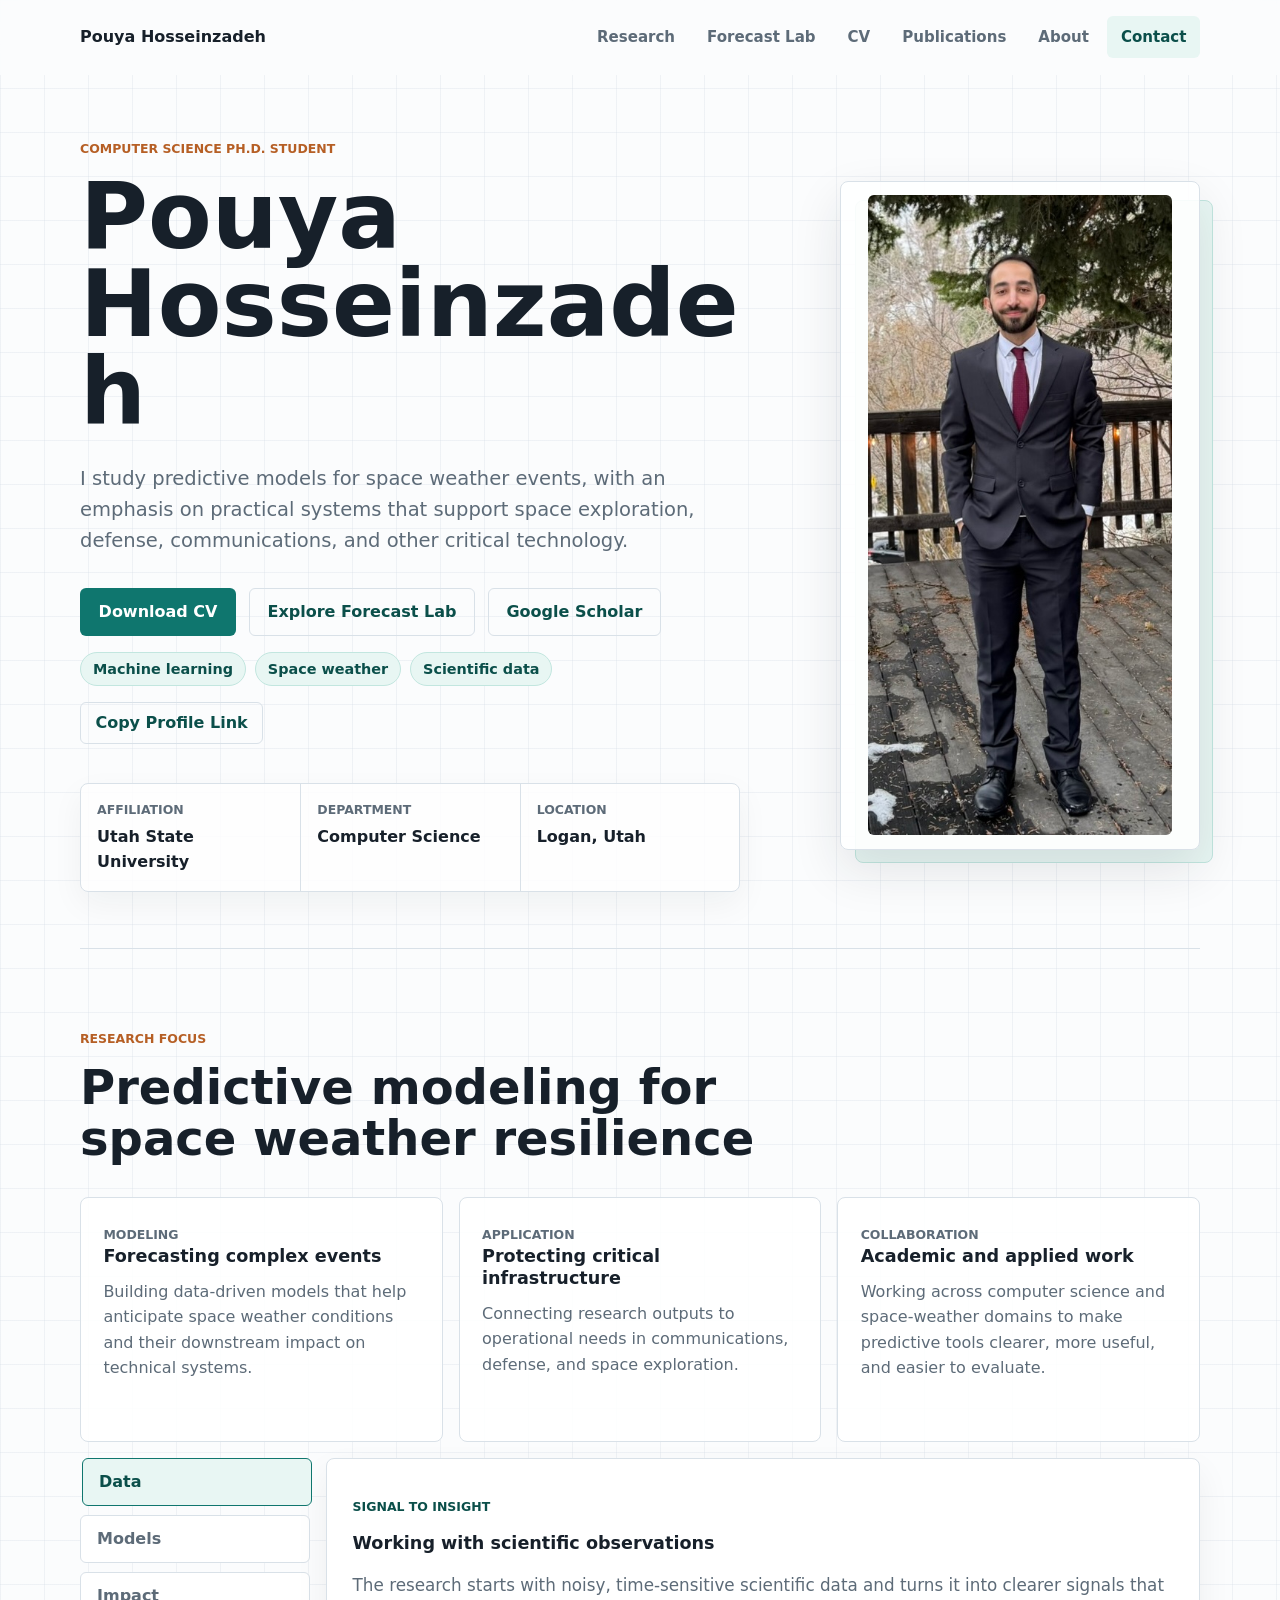
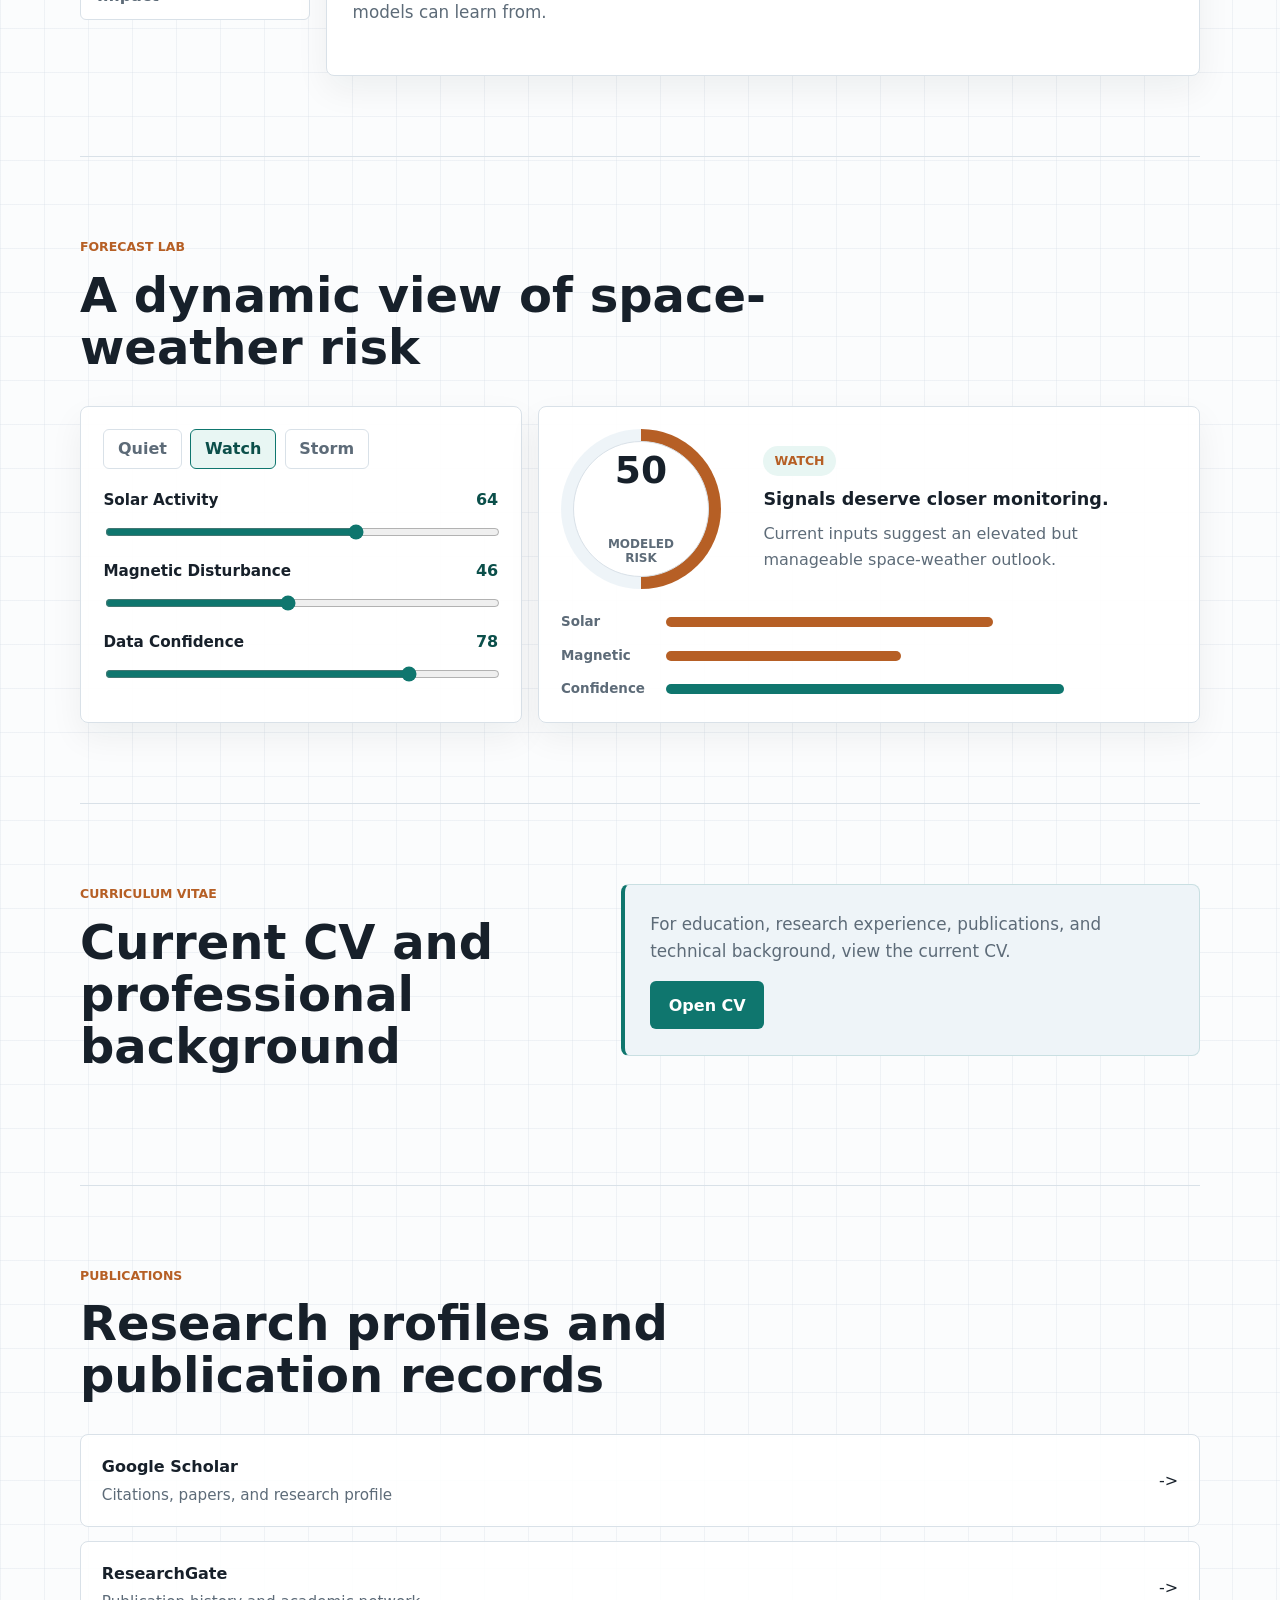
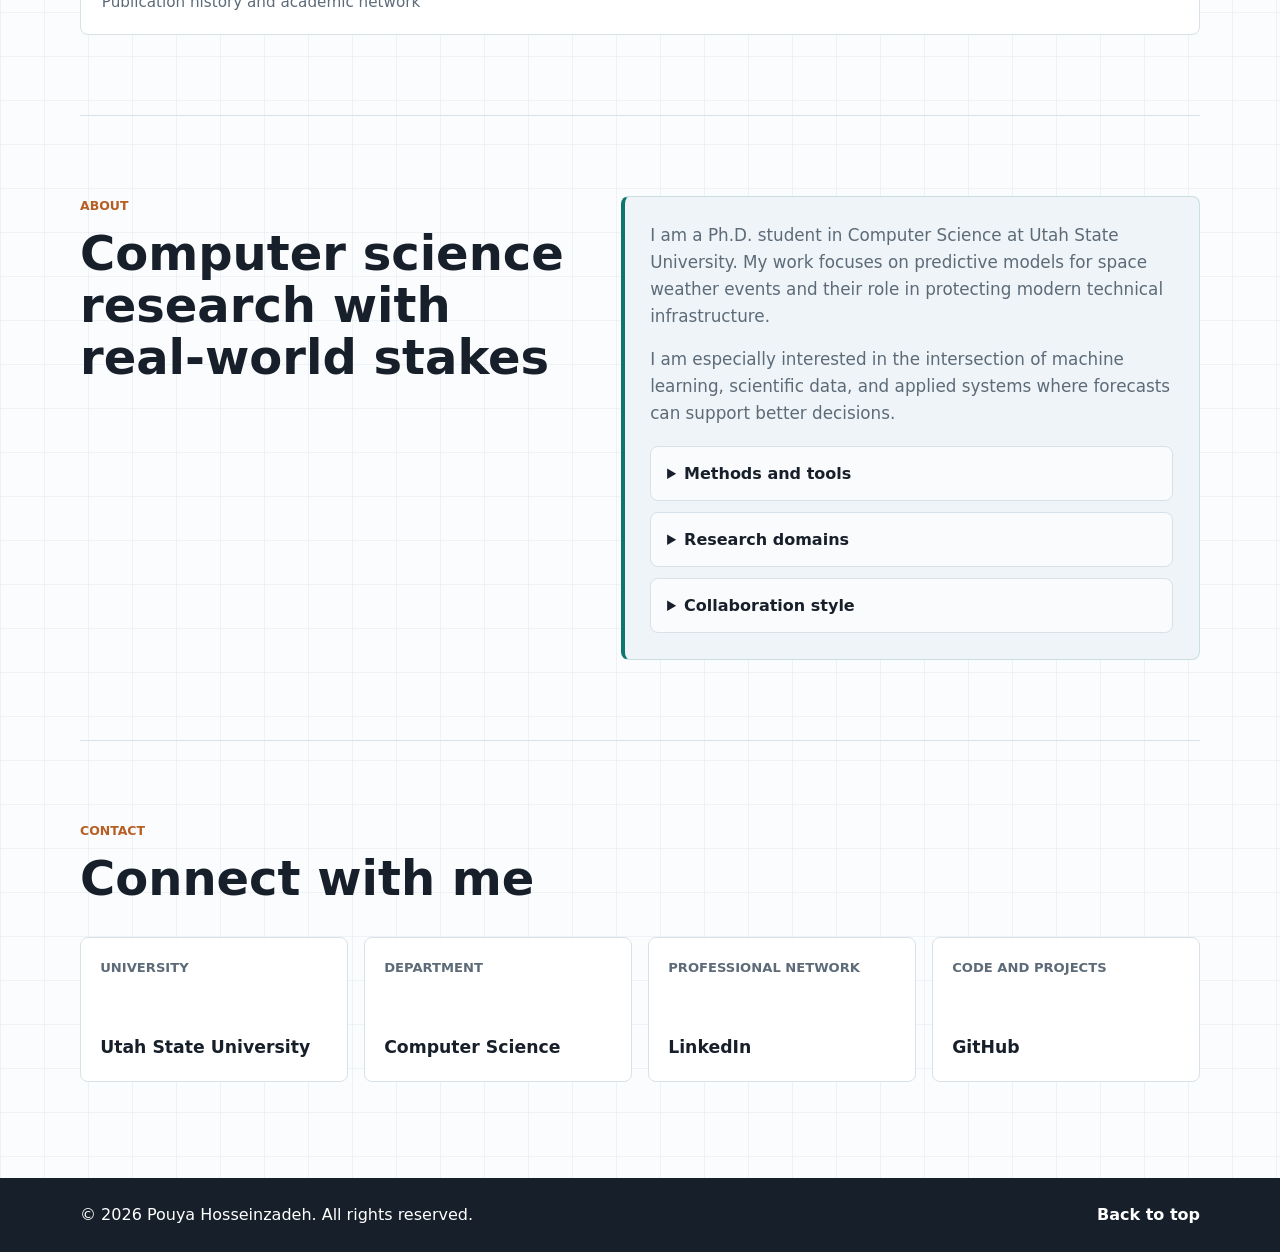
==== index.html @ c2d6eccd "Update!" ====
<!DOCTYPE html>
<html lang="en">
  <head>
    <meta charset="utf-8" />
    <meta name="viewport" content="width=device-width, initial-scale=1" />
    <meta
      name="description"
      content="Pouya Hosseinzadeh is a Computer Science Ph.D. student at Utah State University researching predictive models for space weather events."
    />
    <meta name="author" content="Pouya Hosseinzadeh" />
    <meta property="og:title" content="Pouya Hosseinzadeh" />
    <meta
      property="og:description"
      content="Computer Science Ph.D. student at Utah State University focused on predictive modeling for space weather."
    />
    <meta property="og:type" content="website" />
    <meta property="og:url" content="https://pouyahosseinzadeh.github.io/" />
    <meta property="og:image" content="https://pouyahosseinzadeh.github.io/images/Me_Pro.jpeg" />
    <title>Pouya Hosseinzadeh | Computer Science Ph.D. Student</title>
    <script>
      document.documentElement.classList.add("js-enabled");
    </script>
    <link rel="icon" type="image/x-icon" href="images/favicon.ico" />
    <link rel="stylesheet" href="css/styles.css" />
  </head>
  <body id="top">
    <a class="skip-link" href="#main">Skip to content</a>
    <div class="scroll-progress" aria-hidden="true">
      <span data-scroll-progress></span>
    </div>

    <header class="site-header" data-header>
      <nav class="nav" aria-label="Primary navigation">
        <a class="brand" href="#top" aria-label="Pouya Hosseinzadeh home">Pouya Hosseinzadeh</a>
        <button class="nav-toggle" type="button" aria-expanded="false" aria-controls="site-menu">
          <span class="nav-toggle-line"></span>
          <span class="nav-toggle-line"></span>
          <span class="nav-toggle-line"></span>
          <span class="sr-only">Menu</span>
        </button>
        <div class="nav-links" id="site-menu">
          <a href="#research">Research</a>
          <a href="#forecast-lab">Forecast Lab</a>
          <a href="#cv">CV</a>
          <a href="#publications">Publications</a>
          <a href="#about">About</a>
          <a href="#contact">Contact</a>
        </div>
      </nav>
    </header>

    <main id="main">
      <section class="hero section-panel" aria-labelledby="hero-title" data-reveal>
        <div class="hero-copy">
          <p class="eyebrow">Computer Science Ph.D. Student</p>
          <h1 id="hero-title">Pouya Hosseinzadeh</h1>
          <p class="hero-summary">
            I study predictive models for space weather events, with an emphasis on practical
            systems that support space exploration, defense, communications, and other critical
            technology.
          </p>
          <div class="hero-actions" aria-label="Primary links">
            <a class="button button-primary" href="NEW_CV_Pouya.pdf" target="_blank" rel="noopener">
              Download CV
            </a>
            <a class="button button-secondary" href="#forecast-lab">Explore Forecast Lab</a>
            <a
              class="button button-secondary"
              href="https://scholar.google.com/citations?user=0SS0AlcAAAAJ&hl=en"
              target="_blank"
              rel="noopener"
            >
              Google Scholar
            </a>
          </div>
          <div class="tag-row" aria-label="Research themes">
            <span>Machine learning</span>
            <span>Space weather</span>
            <span>Scientific data</span>
          </div>
          <div class="profile-tools">
            <button class="button button-ghost" type="button" data-copy-profile>
              Copy Profile Link
            </button>
            <span class="copy-status" aria-live="polite" data-copy-status></span>
          </div>
          <dl class="profile-facts" aria-label="Profile details">
            <div>
              <dt>Affiliation</dt>
              <dd>Utah State University</dd>
            </div>
            <div>
              <dt>Department</dt>
              <dd>Computer Science</dd>
            </div>
            <div>
              <dt>Location</dt>
              <dd>Logan, Utah</dd>
            </div>
          </dl>
        </div>
        <div class="hero-visual">
          <figure class="portrait">
            <img src="images/Me_Pro.jpeg" alt="Portrait of Pouya Hosseinzadeh" />
          </figure>
        </div>
      </section>

      <section class="section" id="research" aria-labelledby="research-title" data-reveal>
        <div class="section-heading">
          <p class="eyebrow">Research Focus</p>
          <h2 id="research-title">Predictive modeling for space weather resilience</h2>
        </div>
        <div class="feature-grid">
          <article class="feature-card interactive-card">
            <p class="feature-kicker">Modeling</p>
            <h3>Forecasting complex events</h3>
            <p>
              Building data-driven models that help anticipate space weather conditions and their
              downstream impact on technical systems.
            </p>
          </article>
          <article class="feature-card interactive-card">
            <p class="feature-kicker">Application</p>
            <h3>Protecting critical infrastructure</h3>
            <p>
              Connecting research outputs to operational needs in communications, defense, and
              space exploration.
            </p>
          </article>
          <article class="feature-card interactive-card">
            <p class="feature-kicker">Collaboration</p>
            <h3>Academic and applied work</h3>
            <p>
              Working across computer science and space-weather domains to make predictive tools
              clearer, more useful, and easier to evaluate.
            </p>
          </article>
        </div>

        <div class="focus-switcher" aria-label="Interactive research focus">
          <div class="focus-tabs" role="tablist" aria-label="Research focus details">
            <button
              class="focus-tab is-active"
              id="tab-data"
              type="button"
              role="tab"
              aria-selected="true"
              aria-controls="panel-data"
              data-focus-tab="data"
            >
              Data
            </button>
            <button
              class="focus-tab"
              id="tab-models"
              type="button"
              role="tab"
              aria-selected="false"
              aria-controls="panel-models"
              data-focus-tab="models"
            >
              Models
            </button>
            <button
              class="focus-tab"
              id="tab-impact"
              type="button"
              role="tab"
              aria-selected="false"
              aria-controls="panel-impact"
              data-focus-tab="impact"
            >
              Impact
            </button>
          </div>
          <div class="focus-panels">
            <article
              class="focus-panel is-active"
              id="panel-data"
              role="tabpanel"
              aria-labelledby="tab-data"
              data-focus-panel="data"
            >
              <p class="feature-kicker">Signal to insight</p>
              <h3>Working with scientific observations</h3>
              <p>
                The research starts with noisy, time-sensitive scientific data and turns it into
                clearer signals that models can learn from.
              </p>
            </article>
            <article
              class="focus-panel"
              id="panel-models"
              role="tabpanel"
              aria-labelledby="tab-models"
              hidden
              data-focus-panel="models"
            >
              <p class="feature-kicker">Prediction</p>
              <h3>Designing useful forecasting systems</h3>
              <p>
                The goal is not only higher accuracy, but models that can be evaluated, trusted,
                and connected to decisions under uncertainty.
              </p>
            </article>
            <article
              class="focus-panel"
              id="panel-impact"
              role="tabpanel"
              aria-labelledby="tab-impact"
              hidden
              data-focus-panel="impact"
            >
              <p class="feature-kicker">Resilience</p>
              <h3>Supporting systems people depend on</h3>
              <p>
                Better forecasts can help teams plan for disruptions affecting satellites,
                communications, navigation, and other critical services.
              </p>
            </article>
          </div>
        </div>
      </section>

      <section class="section lab-section" id="forecast-lab" aria-labelledby="lab-title" data-reveal>
        <div class="section-heading">
          <p class="eyebrow">Forecast Lab</p>
          <h2 id="lab-title">A dynamic view of space-weather risk</h2>
        </div>
        <div class="lab-grid">
          <form class="lab-controls" aria-label="Space-weather forecast controls">
            <div class="scenario-row" aria-label="Preset scenarios">
              <button class="scenario-button" type="button" data-scenario="quiet">Quiet</button>
              <button class="scenario-button is-active" type="button" data-scenario="watch">Watch</button>
              <button class="scenario-button" type="button" data-scenario="storm">Storm</button>
            </div>

            <label class="range-field" for="solar-activity">
              <span>
                <strong>Solar Activity</strong>
                <output data-lab-value="solar">64</output>
              </span>
              <input
                id="solar-activity"
                type="range"
                min="0"
                max="100"
                value="64"
                data-lab-input="solar"
              />
            </label>

            <label class="range-field" for="magnetic-disturbance">
              <span>
                <strong>Magnetic Disturbance</strong>
                <output data-lab-value="magnetic">46</output>
              </span>
              <input
                id="magnetic-disturbance"
                type="range"
                min="0"
                max="100"
                value="46"
                data-lab-input="magnetic"
              />
            </label>

            <label class="range-field" for="data-confidence">
              <span>
                <strong>Data Confidence</strong>
                <output data-lab-value="confidence">78</output>
              </span>
              <input
                id="data-confidence"
                type="range"
                min="0"
                max="100"
                value="78"
                data-lab-input="confidence"
              />
            </label>
          </form>

          <aside class="lab-output interactive-card" aria-live="polite">
            <div class="risk-ring" data-risk-ring style="--risk-fill: 55%">
              <strong data-risk-score>55</strong>
              <span>modeled risk</span>
            </div>
            <div class="outlook-copy">
              <p class="status-pill" data-risk-label>Watch</p>
              <h3 data-risk-title>Signals deserve closer monitoring.</h3>
              <p data-risk-copy>
                Current inputs suggest an elevated but manageable space-weather outlook.
              </p>
            </div>
            <div class="signal-bars" aria-label="Signal contribution chart">
              <div class="signal-bar">
                <span>Solar</span>
                <i data-lab-bar="solar" style="width: 64%"></i>
              </div>
              <div class="signal-bar">
                <span>Magnetic</span>
                <i data-lab-bar="magnetic" style="width: 46%"></i>
              </div>
              <div class="signal-bar">
                <span>Confidence</span>
                <i data-lab-bar="confidence" style="width: 78%"></i>
              </div>
            </div>
          </aside>
        </div>
      </section>

      <section class="section split-section" id="cv" aria-labelledby="cv-title" data-reveal>
        <div class="section-heading">
          <p class="eyebrow">Curriculum Vitae</p>
          <h2 id="cv-title">Current CV and professional background</h2>
        </div>
        <div class="callout interactive-card">
          <p>
            For education, research experience, publications, and technical background, view the
            current CV.
          </p>
          <a class="button button-primary" href="NEW_CV_Pouya.pdf" target="_blank" rel="noopener">
            Open CV
          </a>
        </div>
      </section>

      <section class="section" id="publications" aria-labelledby="publications-title" data-reveal>
        <div class="section-heading">
          <p class="eyebrow">Publications</p>
          <h2 id="publications-title">Research profiles and publication records</h2>
        </div>
        <div class="link-list">
          <a
            class="resource-link interactive-card"
            href="https://scholar.google.com/citations?user=0SS0AlcAAAAJ&hl=en"
            target="_blank"
            rel="noopener"
          >
            <span>
              <strong>Google Scholar</strong>
              <small>Citations, papers, and research profile</small>
            </span>
            <span aria-hidden="true">-></span>
          </a>
          <a
            class="resource-link interactive-card"
            href="https://www.researchgate.net/profile/Pouya-Hosseinzadeh-2"
            target="_blank"
            rel="noopener"
          >
            <span>
              <strong>ResearchGate</strong>
              <small>Publication history and academic network</small>
            </span>
            <span aria-hidden="true">-></span>
          </a>
        </div>
      </section>

      <section class="section split-section" id="about" aria-labelledby="about-title" data-reveal>
        <div class="section-heading">
          <p class="eyebrow">About</p>
          <h2 id="about-title">Computer science research with real-world stakes</h2>
        </div>
        <div class="body-copy">
          <p>
            I am a Ph.D. student in Computer Science at Utah State University. My work focuses on
            predictive models for space weather events and their role in protecting modern technical
            infrastructure.
          </p>
          <p>
            I am especially interested in the intersection of machine learning, scientific data, and
            applied systems where forecasts can support better decisions.
          </p>
          <div class="accordion" aria-label="Additional background">
            <details>
              <summary>Methods and tools</summary>
              <p>
                Machine learning, scientific computing, predictive modeling, and applied data
                analysis.
              </p>
            </details>
            <details>
              <summary>Research domains</summary>
              <p>
                Space weather, technical infrastructure, communications, defense, and space
                exploration.
              </p>
            </details>
            <details>
              <summary>Collaboration style</summary>
              <p>
                I value clear modeling assumptions, careful evaluation, and research communication
                that makes technical findings usable.
              </p>
            </details>
          </div>
        </div>
      </section>

      <section class="section contact-section" id="contact" aria-labelledby="contact-title" data-reveal>
        <div class="section-heading">
          <p class="eyebrow">Contact</p>
          <h2 id="contact-title">Connect with me</h2>
        </div>
        <div class="contact-grid">
          <a class="contact-link interactive-card" href="https://www.usu.edu/" target="_blank" rel="noopener">
            <span>University</span>
            <strong>Utah State University</strong>
          </a>
          <a class="contact-link interactive-card" href="https://cs.usu.edu/" target="_blank" rel="noopener">
            <span>Department</span>
            <strong>Computer Science</strong>
          </a>
          <a
            class="contact-link interactive-card"
            href="http://linkedin.com/in/pouya-hosseinzadeh-6521b9b5"
            target="_blank"
            rel="noopener"
          >
            <span>Professional Network</span>
            <strong>LinkedIn</strong>
          </a>
          <a
            class="contact-link interactive-card"
            href="https://github.com/pouyahosseinzadeh"
            target="_blank"
            rel="noopener"
          >
            <span>Code and Projects</span>
            <strong>GitHub</strong>
          </a>
        </div>
      </section>
    </main>

    <footer class="site-footer">
      <p>&copy; 2026 Pouya Hosseinzadeh. All rights reserved.</p>
      <a href="#top">Back to top</a>
    </footer>

    <script src="js/scripts.js"></script>
  </body>
</html>
---- css/styles.css ----
:root {
  --ink: #17202a;
  --muted: #5d6b78;
  --paper: #fbfcfd;
  --panel: #ffffff;
  --line: #d9e1e8;
  --teal: #0f766e;
  --teal-dark: #0b4f4a;
  --copper: #b65f25;
  --copper-soft: #fff1e8;
  --aqua: #e8f6f3;
  --mist: #eef4f8;
  --shadow: 0 20px 50px rgba(23, 32, 42, 0.11);
  --max-width: 1120px;
}

* {
  box-sizing: border-box;
}

html {
  scroll-behavior: smooth;
}

body {
  margin: 0;
  color: var(--ink);
  background:
    linear-gradient(90deg, rgba(217, 225, 232, 0.38) 1px, transparent 1px),
    linear-gradient(180deg, rgba(217, 225, 232, 0.38) 1px, transparent 1px),
    var(--paper);
  background-size: 44px 44px;
  font-family: Inter, ui-sans-serif, system-ui, -apple-system, BlinkMacSystemFont, "Segoe UI", sans-serif;
  font-size: 16px;
  line-height: 1.6;
}

body.menu-open {
  overflow: hidden;
}

a {
  color: inherit;
}

button {
  font: inherit;
}

img {
  display: block;
  max-width: 100%;
}

.skip-link {
  position: absolute;
  left: 1rem;
  top: -4rem;
  z-index: 30;
  padding: 0.65rem 0.85rem;
  color: #fff;
  background: var(--teal-dark);
  border-radius: 6px;
  transition: top 160ms ease;
}

.skip-link:focus {
  top: 1rem;
}

.sr-only {
  position: absolute;
  width: 1px;
  height: 1px;
  padding: 0;
  margin: -1px;
  overflow: hidden;
  clip: rect(0, 0, 0, 0);
  white-space: nowrap;
  border: 0;
}

.scroll-progress {
  position: fixed;
  top: 0;
  left: 0;
  right: 0;
  z-index: 25;
  height: 4px;
  background: transparent;
}

.scroll-progress span {
  display: block;
  width: 0;
  height: 100%;
  background: var(--copper);
  transition: width 80ms linear;
}

.site-header {
  position: sticky;
  top: 0;
  z-index: 20;
  background: rgba(251, 252, 253, 0.92);
  border-bottom: 1px solid transparent;
  backdrop-filter: blur(16px);
  transition: border-color 160ms ease, box-shadow 160ms ease;
}

.site-header.is-scrolled {
  border-color: var(--line);
  box-shadow: 0 8px 22px rgba(23, 32, 42, 0.06);
}

.nav {
  width: min(100% - 2rem, var(--max-width));
  min-height: 74px;
  margin: 0 auto;
  display: flex;
  align-items: center;
  justify-content: space-between;
  gap: 1.5rem;
}

.brand {
  color: var(--ink);
  font-size: 1rem;
  font-weight: 760;
  letter-spacing: 0;
  text-decoration: none;
}

.nav-links {
  display: flex;
  align-items: center;
  gap: 0.3rem;
}

.nav-links a {
  display: inline-flex;
  min-height: 42px;
  align-items: center;
  padding: 0 0.85rem;
  color: var(--muted);
  border-radius: 6px;
  font-size: 0.94rem;
  font-weight: 680;
  text-decoration: none;
  transition: background 160ms ease, color 160ms ease;
}

.nav-links a:hover,
.nav-links a:focus-visible,
.nav-links a.is-active {
  color: var(--teal-dark);
  background: var(--aqua);
}

.nav-toggle {
  display: none;
  width: 44px;
  height: 44px;
  place-items: center;
  padding: 0;
  background: transparent;
  border: 1px solid var(--line);
  border-radius: 6px;
}

.nav-toggle-line {
  display: block;
  width: 18px;
  height: 2px;
  margin: 3px auto;
  background: var(--ink);
  border-radius: 999px;
  transition: transform 160ms ease, opacity 160ms ease;
}

.nav-toggle[aria-expanded="true"] .nav-toggle-line:nth-child(1) {
  transform: translateY(5px) rotate(45deg);
}

.nav-toggle[aria-expanded="true"] .nav-toggle-line:nth-child(2) {
  opacity: 0;
}

.nav-toggle[aria-expanded="true"] .nav-toggle-line:nth-child(3) {
  transform: translateY(-5px) rotate(-45deg);
}

.section-panel,
.section {
  width: min(100% - 2rem, var(--max-width));
  margin: 0 auto;
}

.hero {
  min-height: calc(100vh - 74px);
  display: grid;
  grid-template-columns: minmax(0, 1.25fr) minmax(300px, 0.75fr);
  align-items: center;
  gap: 4rem;
  padding: 4rem 0 3.5rem;
}

.hero-copy {
  max-width: 730px;
}

.eyebrow {
  margin: 0 0 0.8rem;
  color: var(--copper);
  font-size: 0.78rem;
  font-weight: 800;
  letter-spacing: 0;
  text-transform: uppercase;
}

h1,
h2,
h3,
p {
  overflow-wrap: break-word;
}

h1 {
  max-width: 12ch;
  margin: 0;
  font-size: 5.8rem;
  line-height: 0.95;
  letter-spacing: 0;
}

h2 {
  margin: 0;
  font-size: 3rem;
  line-height: 1.08;
  letter-spacing: 0;
}

h3 {
  margin: 0 0 0.65rem;
  font-size: 1.1rem;
  line-height: 1.25;
  letter-spacing: 0;
}

.hero-summary {
  max-width: 650px;
  margin: 1.65rem 0 0;
  color: var(--muted);
  font-size: 1.22rem;
}

.hero-actions {
  display: flex;
  flex-wrap: wrap;
  gap: 0.8rem;
  margin: 2rem 0 1rem;
}

.tag-row {
  display: flex;
  flex-wrap: wrap;
  gap: 0.55rem;
  margin: 0 0 1rem;
}

.tag-row span {
  display: inline-flex;
  min-height: 34px;
  align-items: center;
  padding: 0 0.75rem;
  color: var(--teal-dark);
  background: var(--aqua);
  border: 1px solid #c2e6df;
  border-radius: 999px;
  font-size: 0.9rem;
  font-weight: 720;
}

.button {
  display: inline-flex;
  min-height: 48px;
  align-items: center;
  justify-content: center;
  padding: 0 1.1rem;
  border: 1px solid transparent;
  border-radius: 6px;
  font-weight: 780;
  text-decoration: none;
  transition: transform 160ms ease, border-color 160ms ease, background 160ms ease, color 160ms ease;
}

.button:hover,
.button:focus-visible {
  transform: translateY(-1px);
}

.button-primary {
  color: #fff;
  background: var(--teal);
}

.button-primary:hover,
.button-primary:focus-visible {
  background: var(--teal-dark);
}

.button-secondary,
.button-ghost {
  color: var(--teal-dark);
  background: transparent;
  border-color: var(--line);
}

.button-secondary:hover,
.button-secondary:focus-visible,
.button-ghost:hover,
.button-ghost:focus-visible {
  border-color: var(--teal);
  background: var(--aqua);
}

.button-ghost {
  width: 100%;
  min-height: 42px;
  padding: 0 0.9rem;
}

.profile-tools {
  display: flex;
  flex-wrap: wrap;
  align-items: center;
  gap: 0.8rem;
  margin-bottom: 2.4rem;
}

.profile-tools .button-ghost {
  width: auto;
}

.profile-facts {
  display: grid;
  grid-template-columns: repeat(3, minmax(0, 1fr));
  gap: 0;
  max-width: 720px;
  margin: 0;
  border: 1px solid var(--line);
  border-radius: 8px;
  background: rgba(255, 255, 255, 0.82);
  box-shadow: 0 12px 32px rgba(23, 32, 42, 0.05);
}

.profile-facts div {
  padding: 1rem;
}

.profile-facts div + div {
  border-left: 1px solid var(--line);
}

.profile-facts dt {
  color: var(--muted);
  font-size: 0.78rem;
  font-weight: 760;
  text-transform: uppercase;
}

.profile-facts dd {
  margin: 0.25rem 0 0;
  font-weight: 780;
}

.hero-visual {
  display: grid;
  justify-items: end;
}

.portrait {
  position: relative;
  width: min(100%, 360px);
  margin: 0;
  padding: 0.85rem;
  background: rgba(255, 255, 255, 0.88);
  border: 1px solid var(--line);
  border-radius: 8px;
  box-shadow: var(--shadow);
}

.portrait::before {
  content: "";
  position: absolute;
  inset: 1.15rem -0.9rem -0.9rem 0.9rem;
  z-index: -1;
  background: var(--aqua);
  border: 1px solid #c2e6df;
  border-radius: 8px;
}

.portrait img {
  width: auto;
  height: min(72vh, 640px);
  max-width: 100%;
  margin: 0 auto;
  object-fit: contain;
  border-radius: 6px;
}

.copy-status {
  display: block;
  min-height: 1.2rem;
  margin-top: 0.55rem;
  color: var(--teal-dark);
  font-size: 0.85rem;
  font-weight: 720;
}

.lab-section {
  border-top-color: rgba(15, 118, 110, 0.24);
}

.lab-grid {
  display: grid;
  grid-template-columns: minmax(280px, 0.8fr) minmax(0, 1.2fr);
  gap: 1rem;
  align-items: stretch;
}

.lab-controls,
.lab-output {
  padding: 1.4rem;
  background: rgba(255, 255, 255, 0.92);
  border: 1px solid var(--line);
  border-radius: 8px;
  box-shadow: 0 14px 34px rgba(23, 32, 42, 0.06);
}

.scenario-row {
  display: flex;
  flex-wrap: wrap;
  gap: 0.55rem;
  margin-bottom: 1.1rem;
}

.scenario-button {
  min-height: 40px;
  padding: 0 0.85rem;
  color: var(--muted);
  background: var(--panel);
  border: 1px solid var(--line);
  border-radius: 6px;
  font-weight: 780;
  cursor: pointer;
  transition: transform 160ms ease, border-color 160ms ease, background 160ms ease, color 160ms ease;
}

.scenario-button:hover,
.scenario-button:focus-visible,
.scenario-button.is-active {
  color: var(--teal-dark);
  background: var(--aqua);
  border-color: var(--teal);
}

.range-field {
  display: grid;
  gap: 0.6rem;
  margin-top: 1rem;
}

.range-field > span {
  display: flex;
  align-items: baseline;
  justify-content: space-between;
  gap: 1rem;
}

.range-field strong {
  font-size: 0.95rem;
}

.range-field output {
  color: var(--teal-dark);
  font-weight: 820;
}

.range-field input {
  width: 100%;
  accent-color: var(--teal);
  cursor: pointer;
}

.lab-output {
  display: grid;
  grid-template-columns: 180px minmax(0, 1fr);
  gap: 1.4rem;
  align-items: center;
}

.risk-ring {
  position: relative;
  width: 160px;
  aspect-ratio: 1 / 1;
  display: grid;
  place-items: center;
  border-radius: 50%;
  background: conic-gradient(var(--risk-color, var(--teal)) var(--risk-fill, 55%), var(--mist) 0);
}

.risk-ring::before {
  content: "";
  position: absolute;
  inset: 12px;
  background: var(--panel);
  border: 1px solid var(--line);
  border-radius: 50%;
}

.risk-ring strong,
.risk-ring span {
  position: relative;
  z-index: 1;
  display: block;
  text-align: center;
}

.risk-ring strong {
  font-size: 2.35rem;
  line-height: 1;
}

.risk-ring span {
  max-width: 8ch;
  color: var(--muted);
  font-size: 0.75rem;
  font-weight: 800;
  line-height: 1.2;
  text-transform: uppercase;
}

.outlook-copy {
  min-width: 0;
}

.status-pill {
  display: inline-flex;
  min-height: 30px;
  align-items: center;
  margin: 0 0 0.8rem;
  padding: 0 0.7rem;
  color: var(--risk-color, var(--teal-dark));
  background: var(--aqua);
  border-radius: 999px;
  font-size: 0.78rem;
  font-weight: 820;
  text-transform: uppercase;
}

.outlook-copy p:last-child {
  margin: 0;
  color: var(--muted);
}

.signal-bars {
  grid-column: 1 / -1;
  display: grid;
  gap: 0.75rem;
}

.signal-bar {
  display: grid;
  grid-template-columns: 92px minmax(0, 1fr);
  gap: 0.8rem;
  align-items: center;
}

.signal-bar span {
  color: var(--muted);
  font-size: 0.84rem;
  font-weight: 760;
}

.signal-bar i {
  display: block;
  height: 10px;
  background: var(--teal);
  border-radius: 999px;
  transition: width 220ms ease, background 160ms ease;
}

.section {
  padding: 5rem 0;
  border-top: 1px solid var(--line);
}

.section-heading {
  max-width: 780px;
  margin-bottom: 2rem;
}

.feature-grid {
  display: grid;
  grid-template-columns: repeat(3, minmax(0, 1fr));
  gap: 1rem;
}

.feature-card {
  min-height: 245px;
  padding: 1.4rem;
  background: rgba(255, 255, 255, 0.9);
  border: 1px solid var(--line);
  border-radius: 8px;
}

.feature-card p {
  margin: 0;
  color: var(--muted);
}

.feature-kicker {
  display: inline-flex;
  margin-bottom: 1rem;
  color: var(--teal-dark);
  font-size: 0.78rem;
  font-weight: 800;
  text-transform: uppercase;
}

.interactive-card {
  position: relative;
  isolation: isolate;
  overflow: hidden;
  transition: transform 160ms ease, border-color 160ms ease, box-shadow 160ms ease, background 160ms ease;
}

.interactive-card::before {
  content: "";
  position: absolute;
  inset: 0;
  z-index: -1;
  background: radial-gradient(circle at var(--x, 50%) var(--y, 50%), rgba(15, 118, 110, 0.13), transparent 34%);
  opacity: 0;
  transition: opacity 160ms ease;
}

.interactive-card:hover,
.interactive-card:focus-within {
  transform: translateY(-3px);
  border-color: rgba(15, 118, 110, 0.55);
  box-shadow: 0 18px 42px rgba(23, 32, 42, 0.1);
}

.interactive-card:hover::before,
.interactive-card:focus-within::before {
  opacity: 1;
}

.focus-switcher {
  display: grid;
  grid-template-columns: 230px minmax(0, 1fr);
  gap: 1rem;
  margin-top: 1rem;
}

.focus-tabs {
  display: grid;
  gap: 0.55rem;
  align-content: start;
}

.focus-tab {
  min-height: 48px;
  padding: 0 1rem;
  color: var(--muted);
  background: var(--panel);
  border: 1px solid var(--line);
  border-radius: 6px;
  font-weight: 780;
  text-align: left;
  cursor: pointer;
  transition: border-color 160ms ease, background 160ms ease, color 160ms ease, transform 160ms ease;
}

.focus-tab:hover,
.focus-tab:focus-visible,
.focus-tab.is-active {
  color: var(--teal-dark);
  background: var(--aqua);
  border-color: var(--teal);
  transform: translateX(2px);
}

.focus-panels {
  min-height: 218px;
  background: var(--panel);
  border: 1px solid var(--line);
  border-radius: 8px;
  box-shadow: 0 14px 34px rgba(23, 32, 42, 0.06);
}

.focus-panel {
  padding: 1.6rem;
  animation: panelIn 220ms ease;
}

.focus-panel p:last-child {
  margin-bottom: 0;
  color: var(--muted);
  font-size: 1.05rem;
}

.split-section {
  display: grid;
  grid-template-columns: minmax(0, 0.85fr) minmax(0, 1fr);
  gap: 3rem;
  align-items: start;
}

.callout,
.body-copy {
  padding: 1.6rem;
  background: var(--mist);
  border: 1px solid rgba(15, 118, 110, 0.16);
  border-left: 4px solid var(--teal);
  border-radius: 8px;
}

.callout p,
.body-copy p {
  margin-top: 0;
  color: var(--muted);
  font-size: 1.05rem;
}

.body-copy p:last-child {
  margin-bottom: 0;
}

.accordion {
  display: grid;
  gap: 0.7rem;
  margin-top: 1.2rem;
}

.accordion details {
  background: rgba(255, 255, 255, 0.7);
  border: 1px solid var(--line);
  border-radius: 8px;
}

.accordion summary {
  min-height: 48px;
  padding: 0.85rem 1rem;
  font-weight: 800;
  cursor: pointer;
}

.accordion details[open] summary {
  color: var(--teal-dark);
}

.accordion details p {
  padding: 0 1rem 1rem;
}

.link-list {
  display: grid;
  gap: 0.85rem;
}

.resource-link {
  display: flex;
  align-items: center;
  justify-content: space-between;
  gap: 1rem;
  padding: 1.2rem 1.3rem;
  background: rgba(255, 255, 255, 0.9);
  border: 1px solid var(--line);
  border-radius: 8px;
  text-decoration: none;
}

.resource-link span:first-child {
  display: grid;
  gap: 0.2rem;
}

.resource-link small {
  color: var(--muted);
  font-size: 0.95rem;
}

.contact-section {
  padding-bottom: 6rem;
}

.contact-grid {
  display: grid;
  grid-template-columns: repeat(4, minmax(0, 1fr));
  gap: 1rem;
}

.contact-link {
  display: grid;
  min-height: 145px;
  align-content: space-between;
  padding: 1.2rem;
  color: var(--ink);
  background: rgba(255, 255, 255, 0.9);
  border: 1px solid var(--line);
  border-radius: 8px;
  text-decoration: none;
}

.contact-link span {
  color: var(--muted);
  font-size: 0.82rem;
  font-weight: 760;
  text-transform: uppercase;
}

.contact-link strong {
  font-size: 1.08rem;
}

.site-footer {
  display: flex;
  flex-wrap: wrap;
  align-items: center;
  justify-content: space-between;
  gap: 1rem;
  padding: 1.5rem max(1rem, calc((100% - var(--max-width)) / 2));
  color: #fff;
  background: var(--ink);
}

.site-footer p {
  margin: 0;
}

.site-footer a {
  color: #fff;
  font-weight: 760;
  text-decoration: none;
}

.site-footer a:hover,
.site-footer a:focus-visible {
  text-decoration: underline;
}

.js-enabled [data-reveal] {
  opacity: 0;
  transform: translateY(20px);
  transition: opacity 520ms ease, transform 520ms ease;
}

.js-enabled [data-reveal].is-visible {
  opacity: 1;
  transform: translateY(0);
}

:focus-visible {
  outline: 3px solid rgba(15, 118, 110, 0.35);
  outline-offset: 3px;
}

@keyframes panelIn {
  from {
    opacity: 0;
    transform: translateY(8px);
  }

  to {
    opacity: 1;
    transform: translateY(0);
  }
}

@media (max-width: 940px) {
  .hero,
  .split-section {
    grid-template-columns: 1fr;
  }

  .hero {
    gap: 2.5rem;
    padding-top: 4rem;
  }

  .hero-visual {
    justify-items: start;
  }

  .feature-grid,
  .contact-grid {
    grid-template-columns: repeat(2, minmax(0, 1fr));
  }

  .profile-facts {
    grid-template-columns: 1fr;
  }

  .profile-facts div + div {
    border-top: 1px solid var(--line);
    border-left: 0;
  }

  h1 {
    font-size: 4.8rem;
  }

  h2 {
    font-size: 2.5rem;
  }
}

@media (max-width: 720px) {
  .nav {
    min-height: 66px;
  }

  .nav-toggle {
    display: grid;
  }

  .nav-links {
    position: fixed;
    inset: 66px 1rem auto;
    display: none;
    padding: 0.8rem;
    background: var(--panel);
    border: 1px solid var(--line);
    border-radius: 8px;
    box-shadow: var(--shadow);
  }

  .nav-links.is-open {
    display: grid;
  }

  .nav-links a {
    width: 100%;
    justify-content: flex-start;
  }

  .hero {
    min-height: auto;
    padding: 3.25rem 0;
  }

  h1 {
    font-size: 4rem;
  }

  h2 {
    font-size: 2.2rem;
  }

  .hero-summary {
    font-size: 1.08rem;
  }

  .feature-grid,
  .contact-grid,
  .focus-switcher,
  .lab-grid {
    grid-template-columns: 1fr;
  }

  .lab-output {
    grid-template-columns: 1fr;
  }

  .risk-ring {
    justify-self: center;
  }

  .focus-tab:hover,
  .focus-tab:focus-visible,
  .focus-tab.is-active {
    transform: none;
  }

  .section {
    padding: 3.5rem 0;
  }

  .resource-link {
    align-items: flex-start;
  }
}

@media (max-width: 460px) {
  .section-panel,
  .section {
    width: min(100% - 1.2rem, var(--max-width));
  }

  .hero-actions {
    display: grid;
  }

  .button {
    width: 100%;
  }

  .portrait img {
    width: 100%;
  }

  h1 {
    font-size: 3.2rem;
  }

  h2 {
    font-size: 2rem;
  }
}

@media (prefers-reduced-motion: reduce) {
  html {
    scroll-behavior: auto;
  }

  *,
  *::before,
  *::after {
    animation-duration: 0.01ms !important;
    animation-iteration-count: 1 !important;
    scroll-behavior: auto !important;
    transition-duration: 0.01ms !important;
  }

  .js-enabled [data-reveal] {
    opacity: 1;
    transform: none;
  }
}
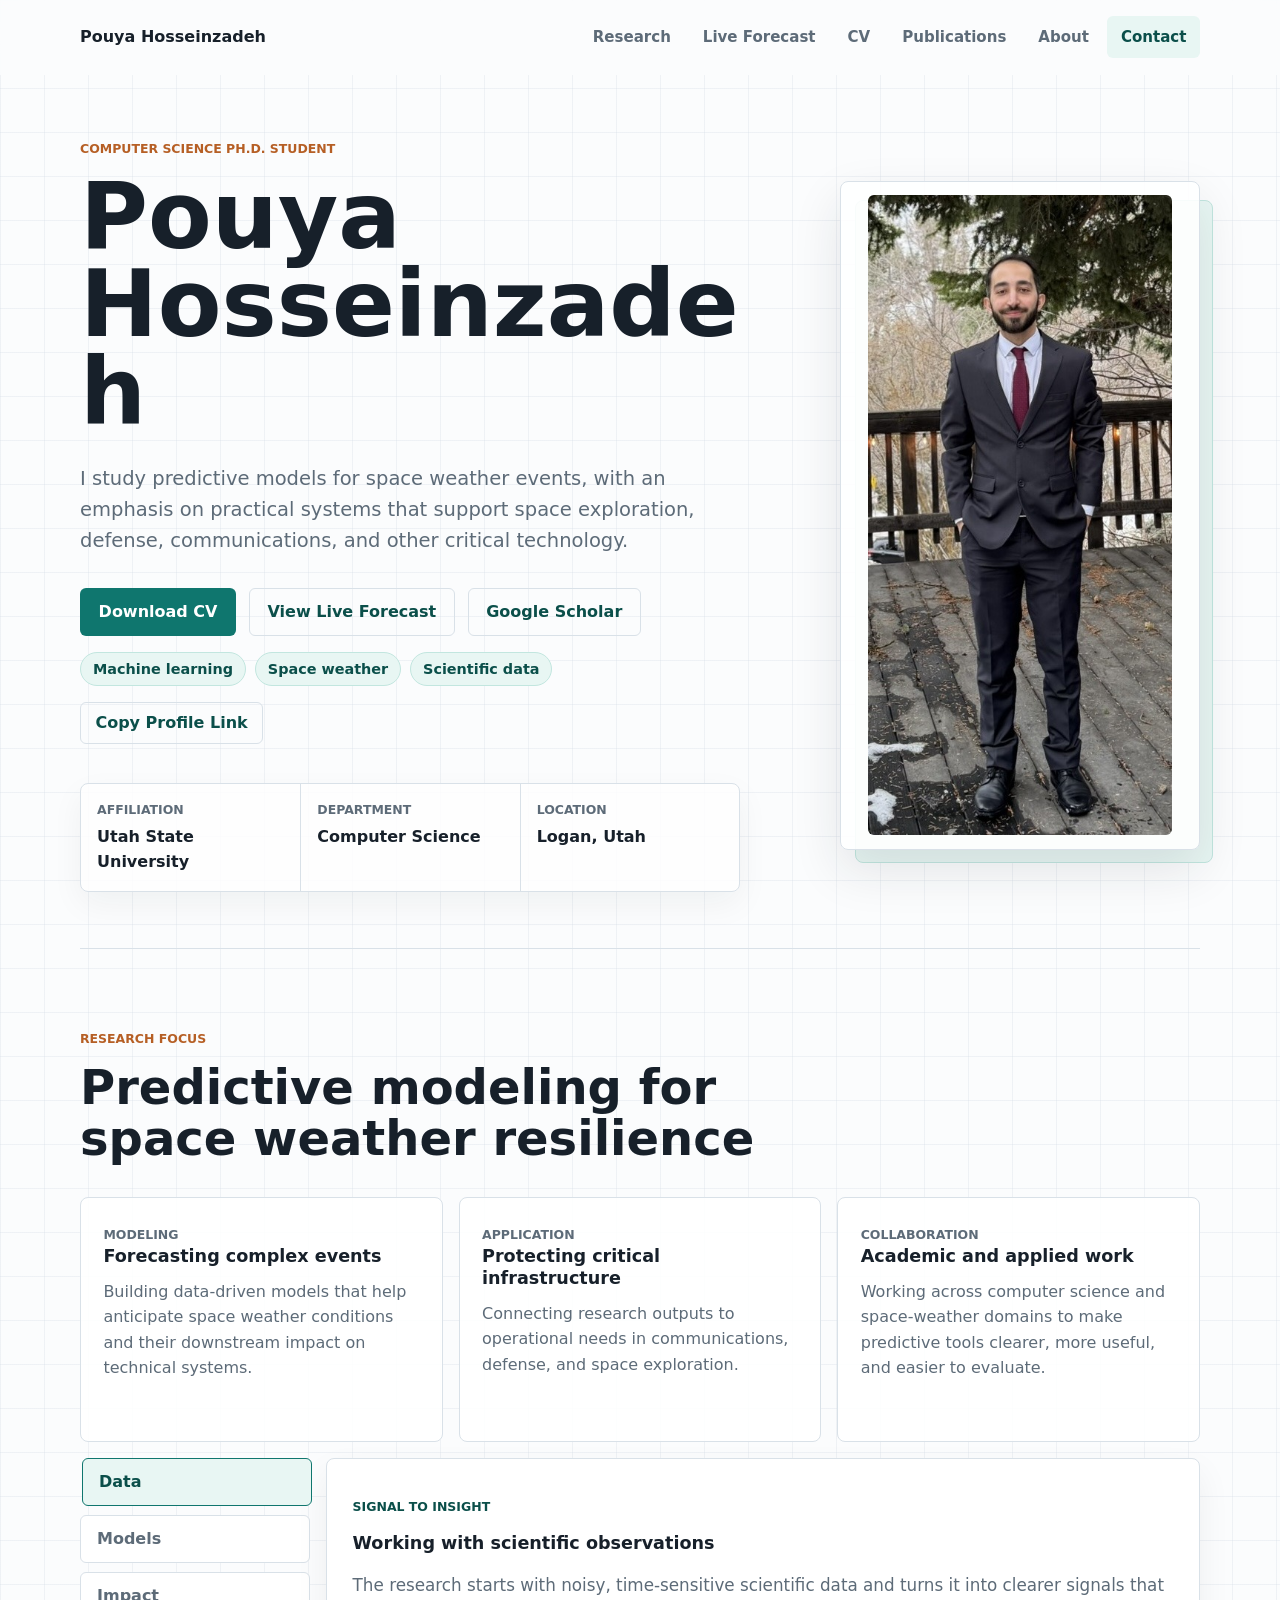
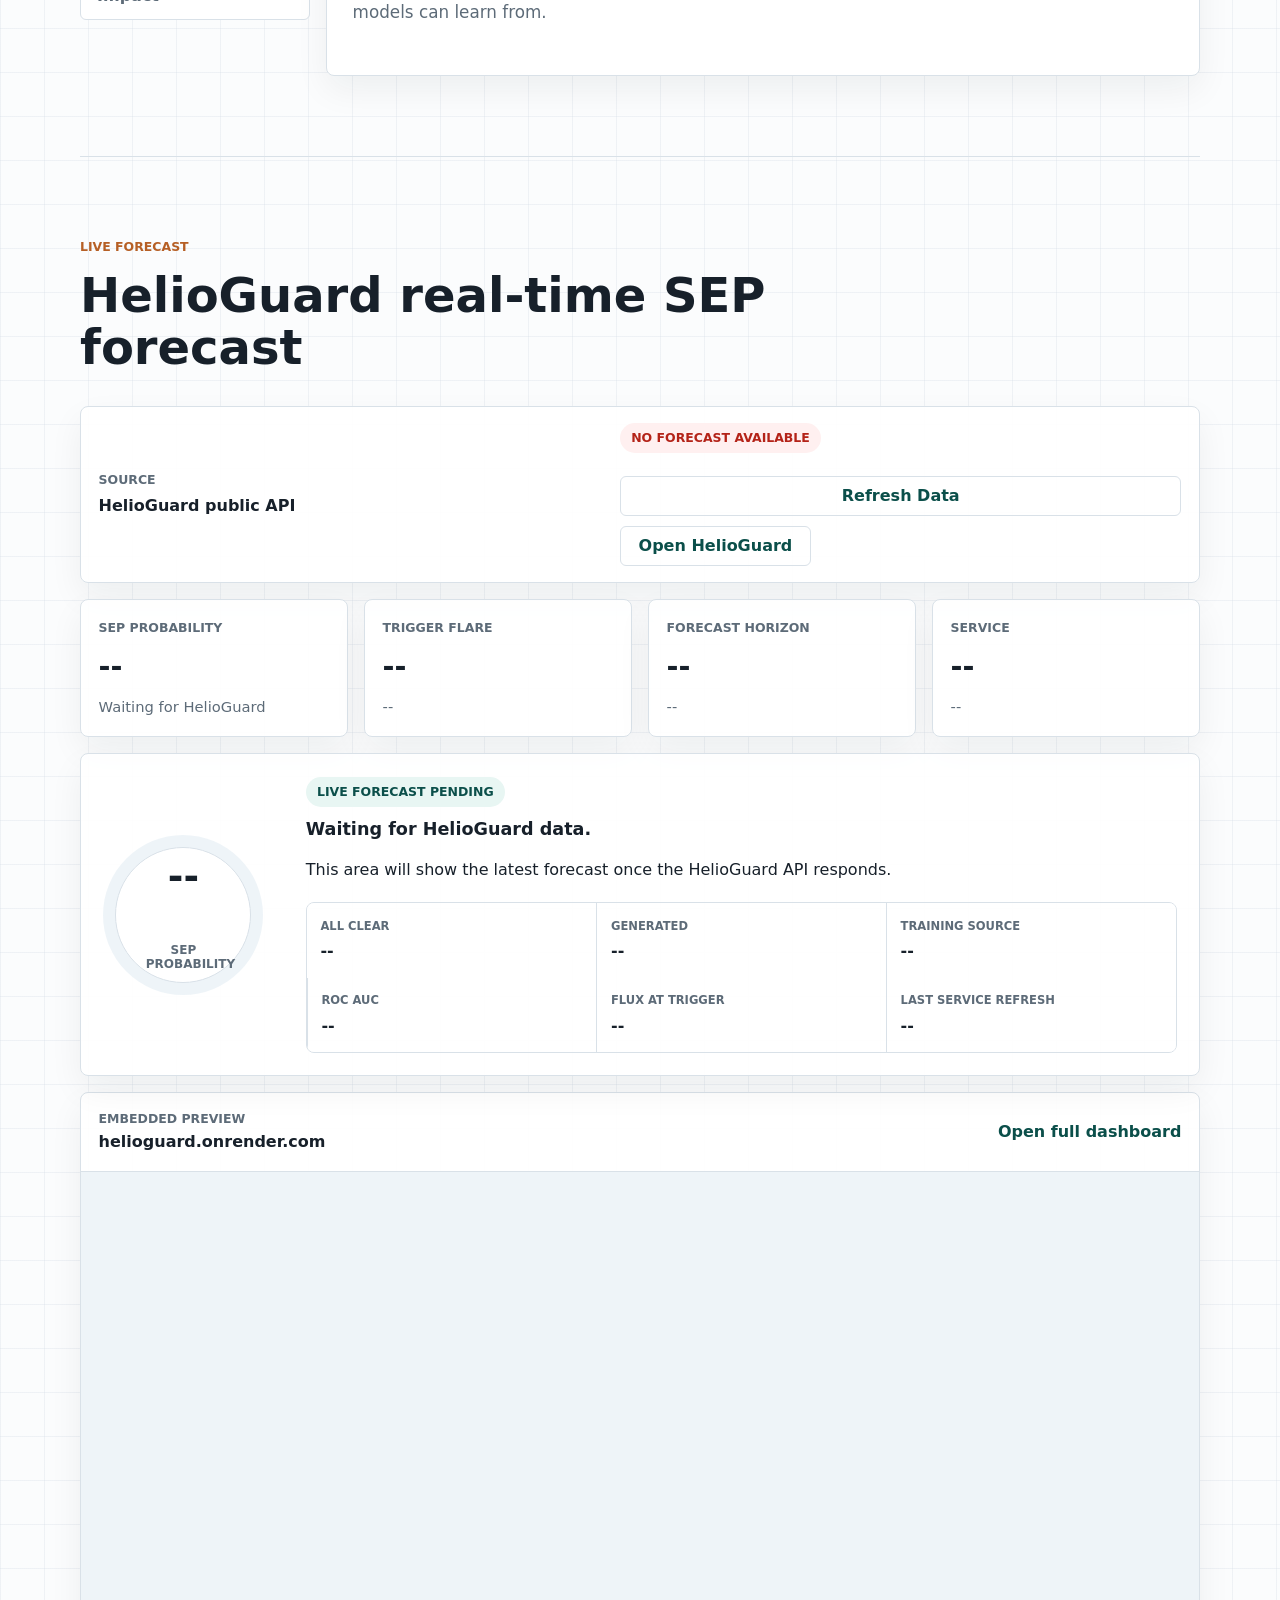
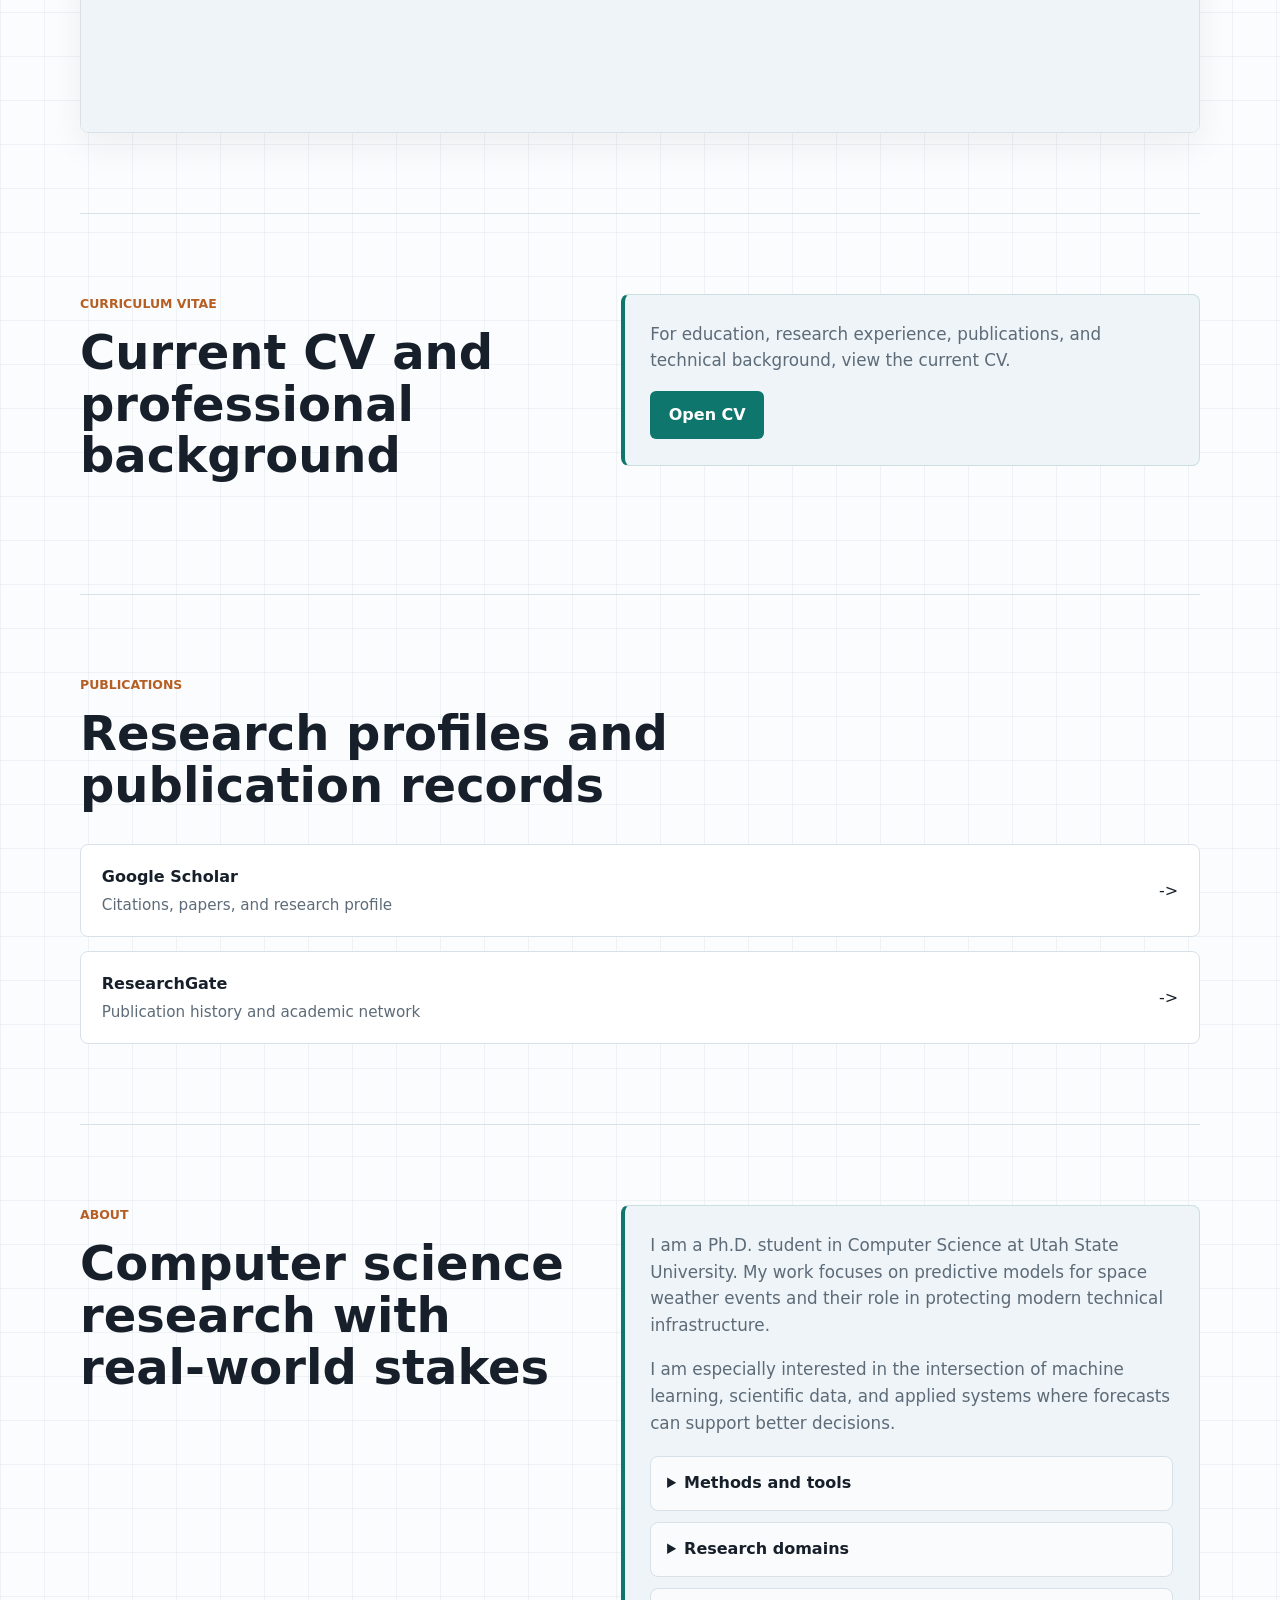
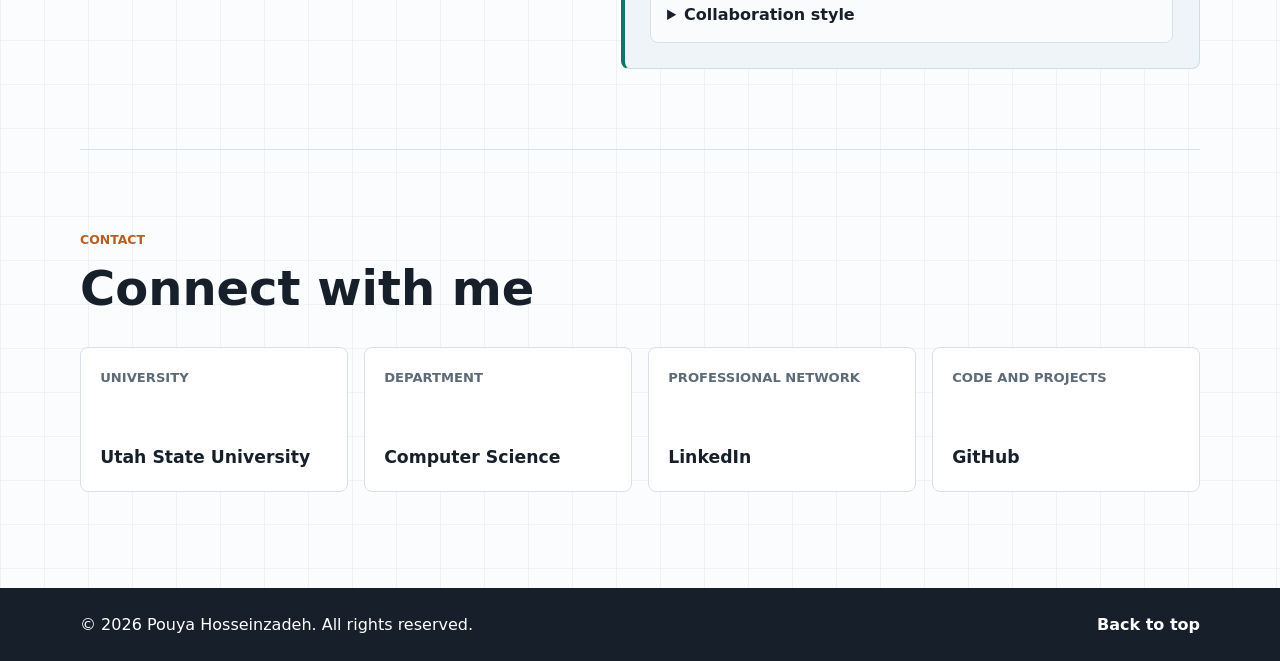
==== commit 7723ea78: "Update!" ====
--- a/index.html
+++ b/index.html
@@ -40,7 +40,7 @@
         </button>
         <div class="nav-links" id="site-menu">
           <a href="#research">Research</a>
-          <a href="#forecast-lab">Forecast Lab</a>
+          <a href="#forecast-lab">Live Forecast</a>
           <a href="#cv">CV</a>
           <a href="#publications">Publications</a>
           <a href="#about">About</a>
@@ -63,7 +63,7 @@
             <a class="button button-primary" href="NEW_CV_Pouya.pdf" target="_blank" rel="noopener">
               Download CV
             </a>
-            <a class="button button-secondary" href="#forecast-lab">Explore Forecast Lab</a>
+            <a class="button button-secondary" href="#forecast-lab">View Live Forecast</a>
             <a
               class="button button-secondary"
               href="https://scholar.google.com/citations?user=0SS0AlcAAAAJ&hl=en"
@@ -223,92 +223,104 @@
         </div>
       </section>
 
-      <section class="section lab-section" id="forecast-lab" aria-labelledby="lab-title" data-reveal>
-        <div class="section-heading">
-          <p class="eyebrow">Forecast Lab</p>
-          <h2 id="lab-title">A dynamic view of space-weather risk</h2>
-        </div>
-        <div class="lab-grid">
-          <form class="lab-controls" aria-label="Space-weather forecast controls">
-            <div class="scenario-row" aria-label="Preset scenarios">
-              <button class="scenario-button" type="button" data-scenario="quiet">Quiet</button>
-              <button class="scenario-button is-active" type="button" data-scenario="watch">Watch</button>
-              <button class="scenario-button" type="button" data-scenario="storm">Storm</button>
-            </div>
-
-            <label class="range-field" for="solar-activity">
-              <span>
-                <strong>Solar Activity</strong>
-                <output data-lab-value="solar">64</output>
-              </span>
-              <input
-                id="solar-activity"
-                type="range"
-                min="0"
-                max="100"
-                value="64"
-                data-lab-input="solar"
-              />
-            </label>
-
-            <label class="range-field" for="magnetic-disturbance">
-              <span>
-                <strong>Magnetic Disturbance</strong>
-                <output data-lab-value="magnetic">46</output>
-              </span>
-              <input
-                id="magnetic-disturbance"
-                type="range"
-                min="0"
-                max="100"
-                value="46"
-                data-lab-input="magnetic"
-              />
-            </label>
-
-            <label class="range-field" for="data-confidence">
-              <span>
-                <strong>Data Confidence</strong>
-                <output data-lab-value="confidence">78</output>
-              </span>
-              <input
-                id="data-confidence"
-                type="range"
-                min="0"
-                max="100"
-                value="78"
-                data-lab-input="confidence"
-              />
-            </label>
-          </form>
-
-          <aside class="lab-output interactive-card" aria-live="polite">
-            <div class="risk-ring" data-risk-ring style="--risk-fill: 55%">
-              <strong data-risk-score>55</strong>
-              <span>modeled risk</span>
-            </div>
-            <div class="outlook-copy">
-              <p class="status-pill" data-risk-label>Watch</p>
-              <h3 data-risk-title>Signals deserve closer monitoring.</h3>
-              <p data-risk-copy>
-                Current inputs suggest an elevated but manageable space-weather outlook.
-              </p>
-            </div>
-            <div class="signal-bars" aria-label="Signal contribution chart">
-              <div class="signal-bar">
-                <span>Solar</span>
-                <i data-lab-bar="solar" style="width: 64%"></i>
+      <section class="section helioguard-section" id="forecast-lab" aria-labelledby="lab-title" data-reveal>
+        <div class="section-heading">
+          <p class="eyebrow">Live Forecast</p>
+          <h2 id="lab-title">HelioGuard real-time SEP forecast</h2>
+        </div>
+        <div class="helioguard-dashboard" data-helioguard-dashboard>
+          <div class="helioguard-topline">
+            <div>
+              <p class="source-label">Source</p>
+              <strong>HelioGuard public API</strong>
+            </div>
+            <div class="helioguard-actions">
+              <span class="status-pill is-loading" data-hg-connection>Loading live data</span>
+              <button class="button button-ghost" type="button" data-hg-refresh>Refresh Data</button>
+              <a class="button button-secondary" href="https://helioguard.onrender.com/" target="_blank" rel="noopener">
+                Open HelioGuard
+              </a>
+            </div>
+          </div>
+
+          <div class="live-grid" aria-live="polite">
+            <article class="live-metric">
+              <span class="label">SEP probability</span>
+              <strong data-hg-probability>--</strong>
+              <small data-hg-prediction>Waiting for HelioGuard</small>
+            </article>
+            <article class="live-metric">
+              <span class="label">Trigger flare</span>
+              <strong data-hg-flare>--</strong>
+              <small data-hg-flare-time>--</small>
+            </article>
+            <article class="live-metric">
+              <span class="label">Forecast horizon</span>
+              <strong data-hg-horizon>--</strong>
+              <small data-hg-threshold>--</small>
+            </article>
+            <article class="live-metric">
+              <span class="label">Service</span>
+              <strong data-hg-worker>--</strong>
+              <small data-hg-model-state>--</small>
+            </article>
+          </div>
+
+          <div class="live-details interactive-card">
+            <div class="risk-ring" data-hg-ring style="--risk-fill: 0%">
+              <strong data-hg-ring-value>--</strong>
+              <span>SEP probability</span>
+            </div>
+            <div class="forecast-summary">
+              <p class="status-pill" data-hg-label>Live forecast pending</p>
+              <h3 data-hg-title>Waiting for HelioGuard data.</h3>
+              <p data-hg-summary>
+                This area will show the latest forecast once the HelioGuard API responds.
+              </p>
+              <dl class="forecast-facts">
+                <div>
+                  <dt>All clear</dt>
+                  <dd data-hg-all-clear>--</dd>
+                </div>
+                <div>
+                  <dt>Generated</dt>
+                  <dd data-hg-generated>--</dd>
+                </div>
+                <div>
+                  <dt>Training source</dt>
+                  <dd data-hg-training-source>--</dd>
+                </div>
+                <div>
+                  <dt>ROC AUC</dt>
+                  <dd data-hg-roc-auc>--</dd>
+                </div>
+                <div>
+                  <dt>Flux at trigger</dt>
+                  <dd data-hg-flux>--</dd>
+                </div>
+                <div>
+                  <dt>Last service refresh</dt>
+                  <dd data-hg-last-refresh>--</dd>
+                </div>
+              </dl>
+            </div>
+          </div>
+
+          <div class="preview-card">
+            <div class="preview-header">
+              <div>
+                <span class="label">Embedded preview</span>
+                <strong>helioguard.onrender.com</strong>
               </div>
-              <div class="signal-bar">
-                <span>Magnetic</span>
-                <i data-lab-bar="magnetic" style="width: 46%"></i>
-              </div>
-              <div class="signal-bar">
-                <span>Confidence</span>
-                <i data-lab-bar="confidence" style="width: 78%"></i>
-              </div>
-            </div>
-          </aside>
+              <a href="https://helioguard.onrender.com/" target="_blank" rel="noopener">Open full dashboard</a>
+            </div>
+            <iframe
+              title="HelioGuard real-time SEP forecast dashboard"
+              src="https://helioguard.onrender.com/"
+              loading="lazy"
+              referrerpolicy="no-referrer-when-downgrade"
+            ></iframe>
+          </div>
         </div>
       </section>
 
--- a/css/styles.css
+++ b/css/styles.css
@@ -418,86 +418,87 @@
   font-weight: 720;
 }
 
-.lab-section {
+.helioguard-section {
   border-top-color: rgba(15, 118, 110, 0.24);
 }
 
-.lab-grid {
-  display: grid;
-  grid-template-columns: minmax(280px, 0.8fr) minmax(0, 1.2fr);
+.helioguard-dashboard {
+  display: grid;
   gap: 1rem;
-  align-items: stretch;
-}
-
-.lab-controls,
-.lab-output {
-  padding: 1.4rem;
+}
+
+.helioguard-topline,
+.live-metric,
+.live-details,
+.preview-card {
   background: rgba(255, 255, 255, 0.92);
   border: 1px solid var(--line);
   border-radius: 8px;
   box-shadow: 0 14px 34px rgba(23, 32, 42, 0.06);
 }
 
-.scenario-row {
+.helioguard-topline {
   display: flex;
   flex-wrap: wrap;
-  gap: 0.55rem;
-  margin-bottom: 1.1rem;
-}
-
-.scenario-button {
-  min-height: 40px;
-  padding: 0 0.85rem;
-  color: var(--muted);
-  background: var(--panel);
-  border: 1px solid var(--line);
-  border-radius: 6px;
-  font-weight: 780;
-  cursor: pointer;
-  transition: transform 160ms ease, border-color 160ms ease, background 160ms ease, color 160ms ease;
-}
-
-.scenario-button:hover,
-.scenario-button:focus-visible,
-.scenario-button.is-active {
-  color: var(--teal-dark);
-  background: var(--aqua);
-  border-color: var(--teal);
-}
-
-.range-field {
-  display: grid;
-  gap: 0.6rem;
-  margin-top: 1rem;
-}
-
-.range-field > span {
-  display: flex;
-  align-items: baseline;
+  align-items: center;
   justify-content: space-between;
   gap: 1rem;
-}
-
-.range-field strong {
-  font-size: 0.95rem;
-}
-
-.range-field output {
-  color: var(--teal-dark);
-  font-weight: 820;
-}
-
-.range-field input {
-  width: 100%;
-  accent-color: var(--teal);
-  cursor: pointer;
-}
-
-.lab-output {
+  padding: 1rem 1.1rem;
+}
+
+.source-label,
+.label {
+  display: block;
+  color: var(--muted);
+  font-size: 0.78rem;
+  font-weight: 800;
+  text-transform: uppercase;
+}
+
+.source-label {
+  margin: 0 0 0.15rem;
+}
+
+.helioguard-actions {
+  display: flex;
+  flex-wrap: wrap;
+  align-items: center;
+  gap: 0.65rem;
+}
+
+.helioguard-actions .button {
+  min-height: 40px;
+}
+
+.live-grid {
+  display: grid;
+  grid-template-columns: repeat(4, minmax(0, 1fr));
+  gap: 1rem;
+}
+
+.live-metric {
+  display: grid;
+  min-height: 138px;
+  align-content: space-between;
+  padding: 1.1rem;
+}
+
+.live-metric strong {
+  font-size: 1.8rem;
+  line-height: 1.05;
+}
+
+.live-metric small {
+  color: var(--muted);
+  font-size: 0.92rem;
+}
+
+.live-details {
   display: grid;
   grid-template-columns: 180px minmax(0, 1fr);
   gap: 1.4rem;
   align-items: center;
+  padding: 1.4rem;
 }
 
 .risk-ring {
@@ -533,16 +534,12 @@
 }
 
 .risk-ring span {
-  max-width: 8ch;
+  max-width: 9ch;
   color: var(--muted);
   font-size: 0.75rem;
   font-weight: 800;
   line-height: 1.2;
   text-transform: uppercase;
-}
-
-.outlook-copy {
-  min-width: 0;
 }
 
 .status-pill {
@@ -559,36 +556,86 @@
   text-transform: uppercase;
 }
 
-.outlook-copy p:last-child {
+.status-pill.is-loading {
+  color: var(--copper);
+  background: var(--copper-soft);
+}
+
+.status-pill.is-error {
+  color: #b42318;
+  background: #fff0f0;
+}
+
+.forecast-summary {
+  min-width: 0;
+}
+
+.forecast-summary p:last-child {
   margin: 0;
   color: var(--muted);
 }
 
-.signal-bars {
-  grid-column: 1 / -1;
-  display: grid;
-  gap: 0.75rem;
-}
-
-.signal-bar {
-  display: grid;
-  grid-template-columns: 92px minmax(0, 1fr);
-  gap: 0.8rem;
-  align-items: center;
-}
-
-.signal-bar span {
-  color: var(--muted);
-  font-size: 0.84rem;
-  font-weight: 760;
-}
-
-.signal-bar i {
+.forecast-facts {
+  display: grid;
+  grid-template-columns: repeat(3, minmax(0, 1fr));
+  gap: 0;
+  margin: 1.2rem 0 0;
+  border: 1px solid var(--line);
+  border-radius: 8px;
+  overflow: hidden;
+}
+
+.forecast-facts div {
+  padding: 0.85rem;
+  background: rgba(255, 255, 255, 0.72);
+}
+
+.forecast-facts div + div {
+  border-left: 1px solid var(--line);
+}
+
+.forecast-facts dt {
+  color: var(--muted);
+  font-size: 0.72rem;
+  font-weight: 800;
+  text-transform: uppercase;
+}
+
+.forecast-facts dd {
+  margin: 0.2rem 0 0;
+  font-weight: 780;
+}
+
+.preview-card {
+  overflow: hidden;
+}
+
+.preview-header {
+  display: flex;
+  align-items: center;
+  justify-content: space-between;
+  gap: 1rem;
+  padding: 1rem 1.1rem;
+  border-bottom: 1px solid var(--line);
+}
+
+.preview-header a {
+  color: var(--teal-dark);
+  font-weight: 780;
+  text-decoration: none;
+}
+
+.preview-header a:hover,
+.preview-header a:focus-visible {
+  text-decoration: underline;
+}
+
+.preview-card iframe {
   display: block;
-  height: 10px;
-  background: var(--teal);
-  border-radius: 999px;
-  transition: width 220ms ease, background 160ms ease;
+  width: 100%;
+  height: 560px;
+  border: 0;
+  background: var(--mist);
 }
 
 .section {
@@ -896,8 +943,18 @@
   }
 
   .feature-grid,
-  .contact-grid {
+  .contact-grid,
+  .live-grid {
     grid-template-columns: repeat(2, minmax(0, 1fr));
+  }
+
+  .forecast-facts {
+    grid-template-columns: repeat(2, minmax(0, 1fr));
+  }
+
+  .forecast-facts div + div {
+    border-left: 0;
+    border-top: 1px solid var(--line);
   }
 
   .profile-facts {
@@ -967,16 +1024,26 @@
   .feature-grid,
   .contact-grid,
   .focus-switcher,
-  .lab-grid {
+  .live-grid,
+  .live-details {
     grid-template-columns: 1fr;
   }
 
-  .lab-output {
-    grid-template-columns: 1fr;
+  .helioguard-topline,
+  .preview-header {
+    align-items: flex-start;
   }
 
   .risk-ring {
     justify-self: center;
+  }
+
+  .forecast-facts {
+    grid-template-columns: 1fr;
+  }
+
+  .preview-card iframe {
+    height: 440px;
   }
 
   .focus-tab:hover,
@@ -1010,6 +1077,8 @@
 
   .portrait img {
     width: 100%;
+    height: auto;
+    max-height: 620px;
   }
 
   h1 {
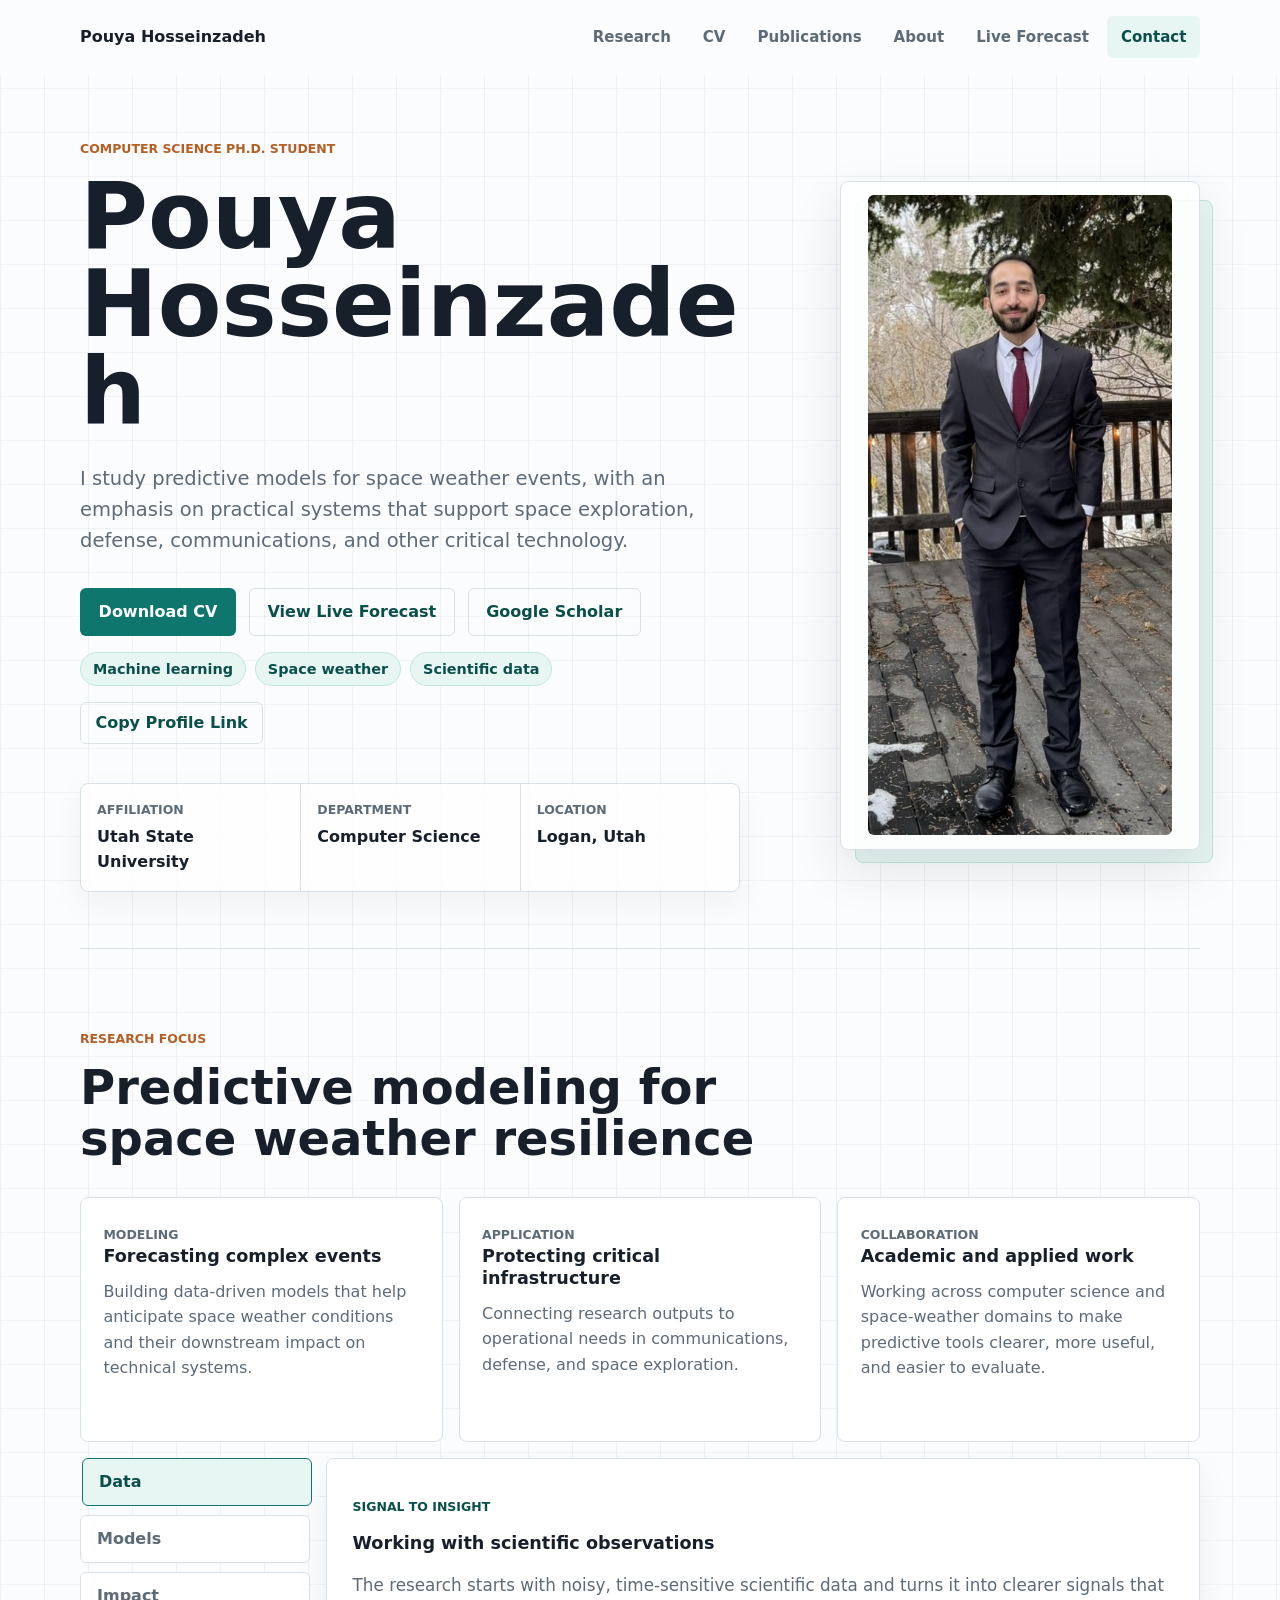
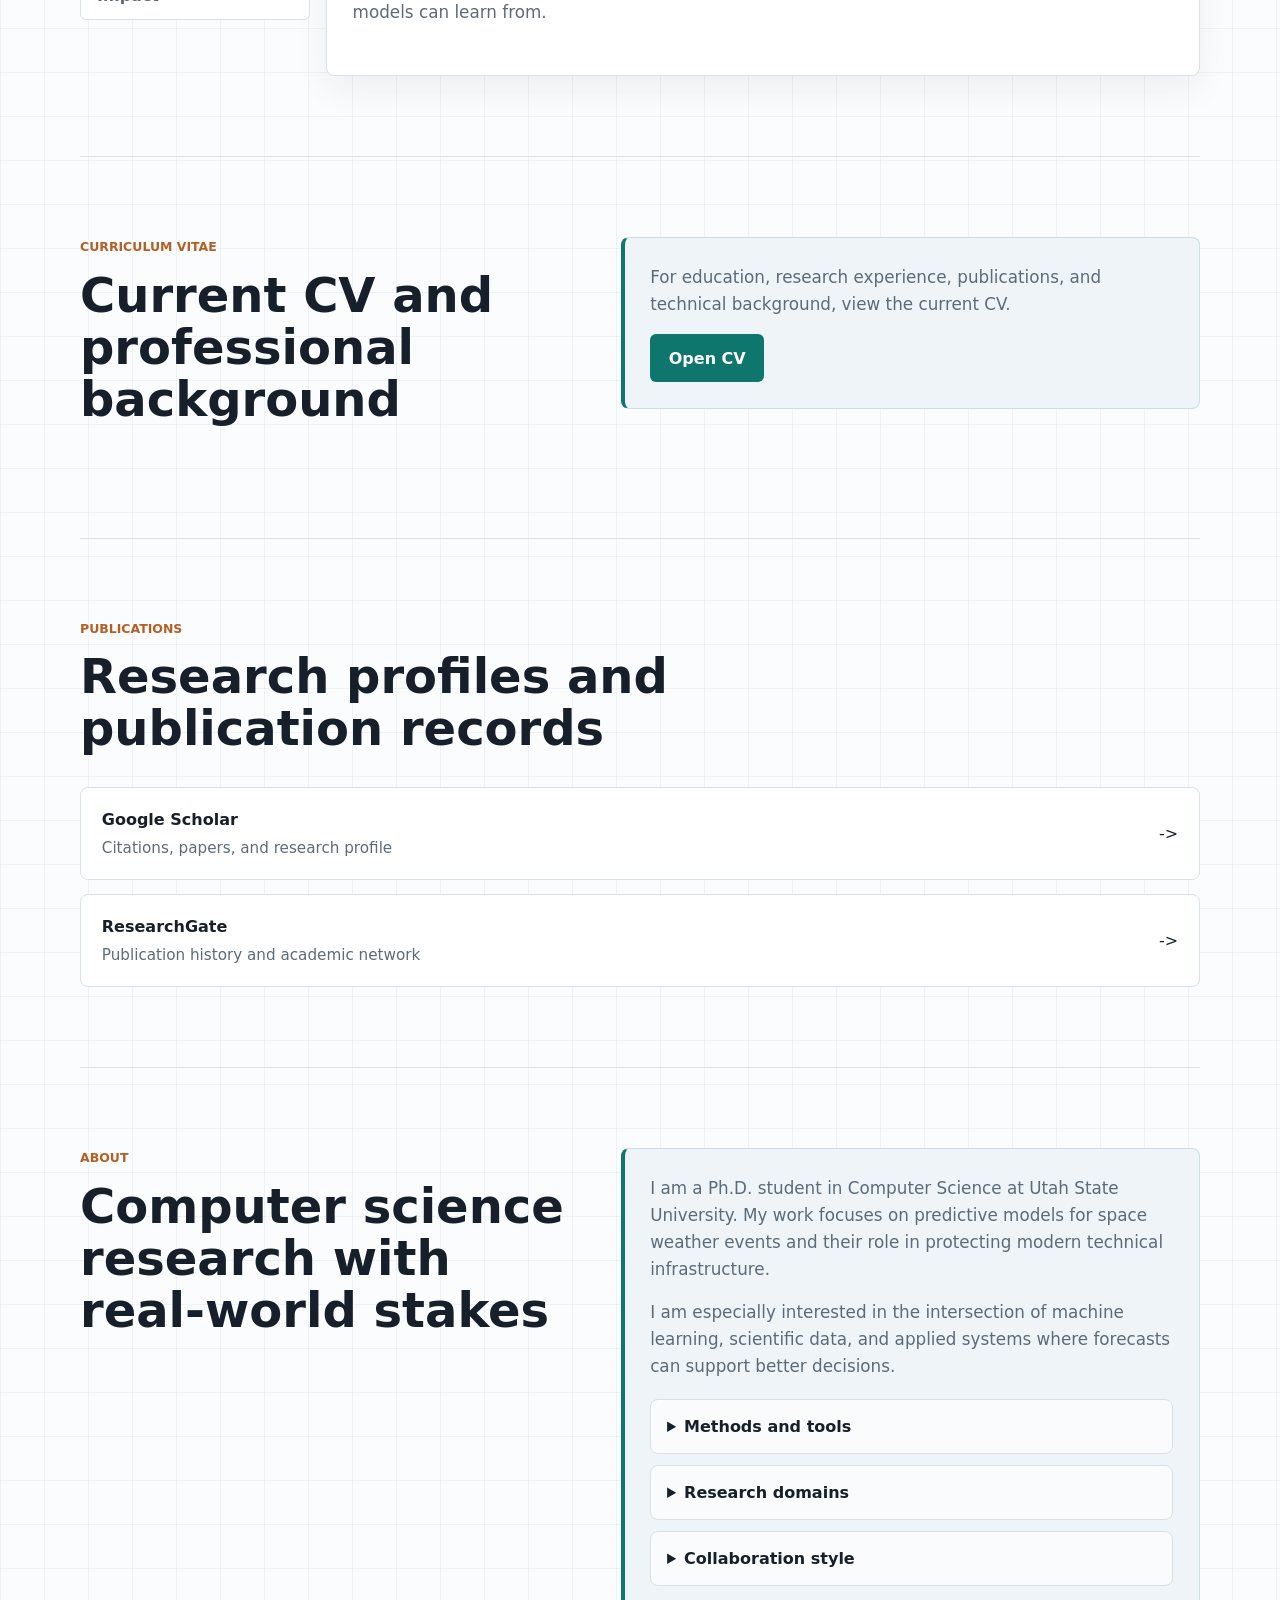
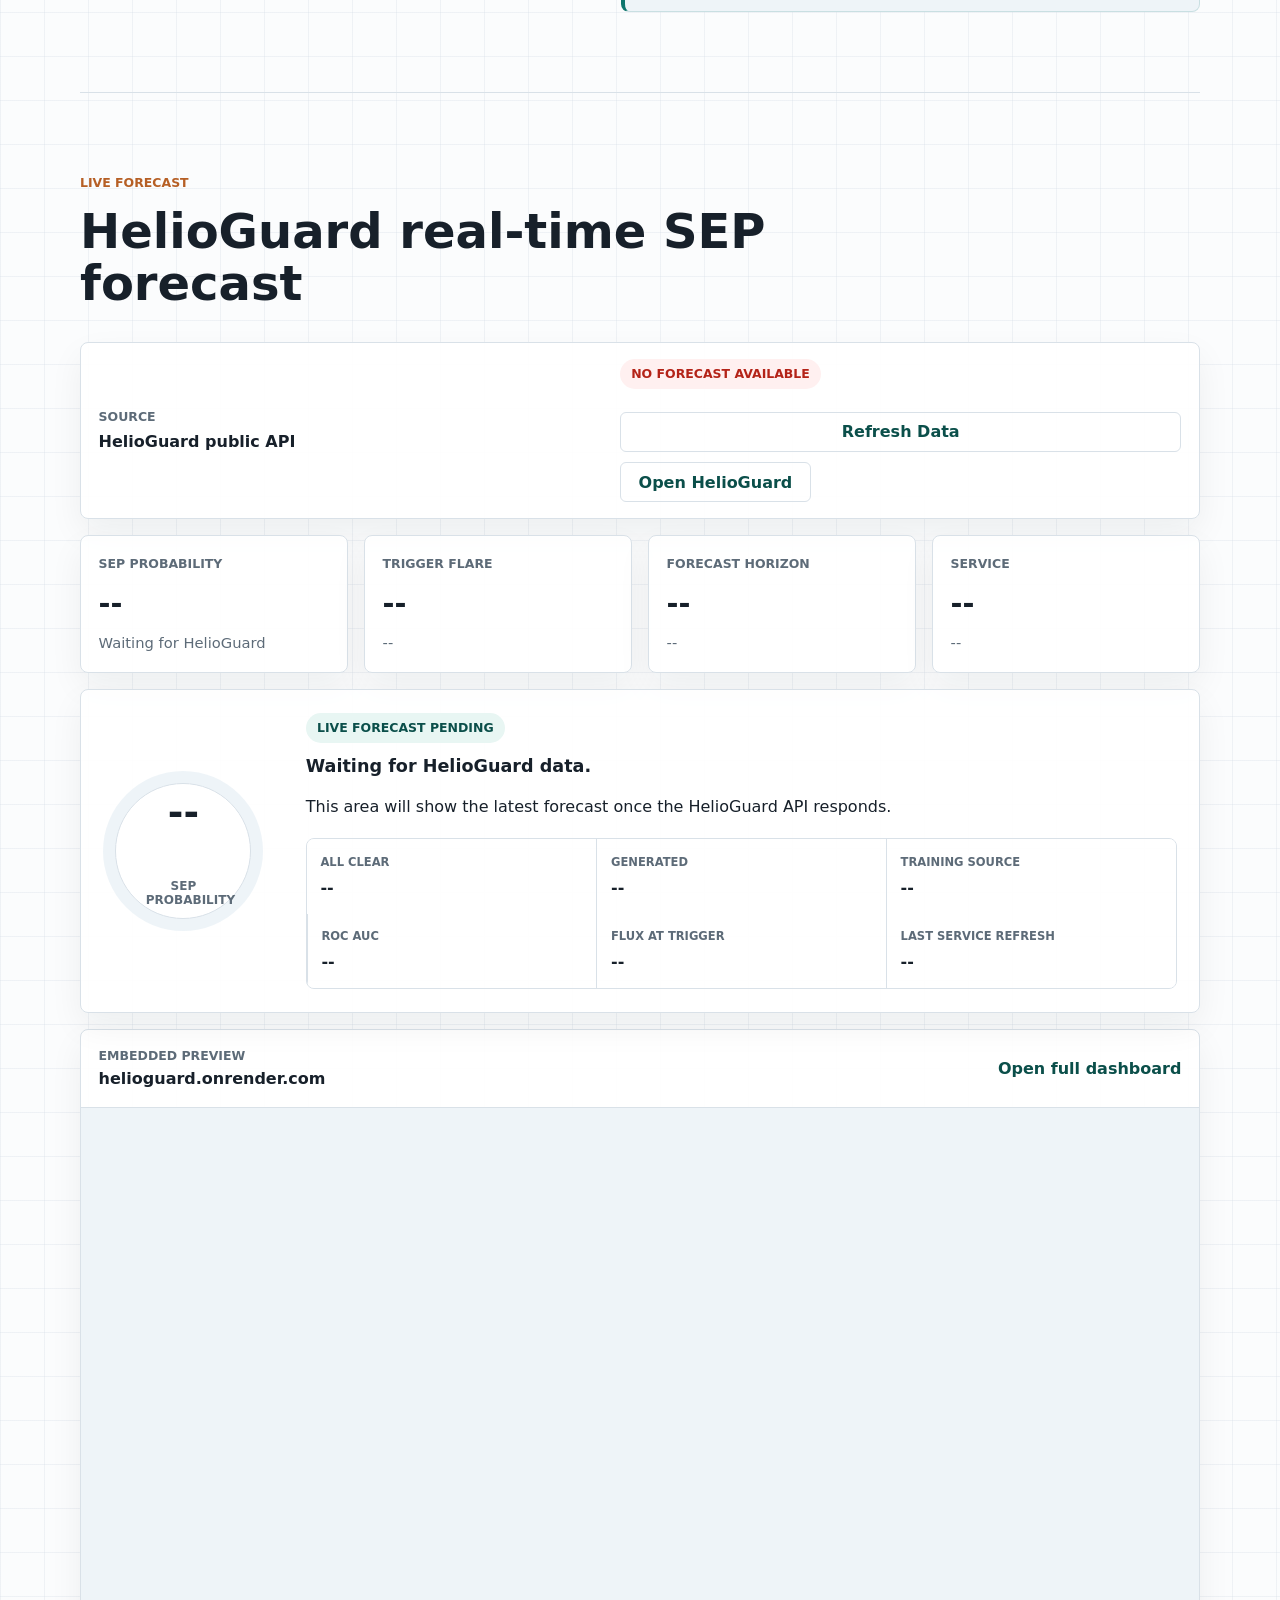
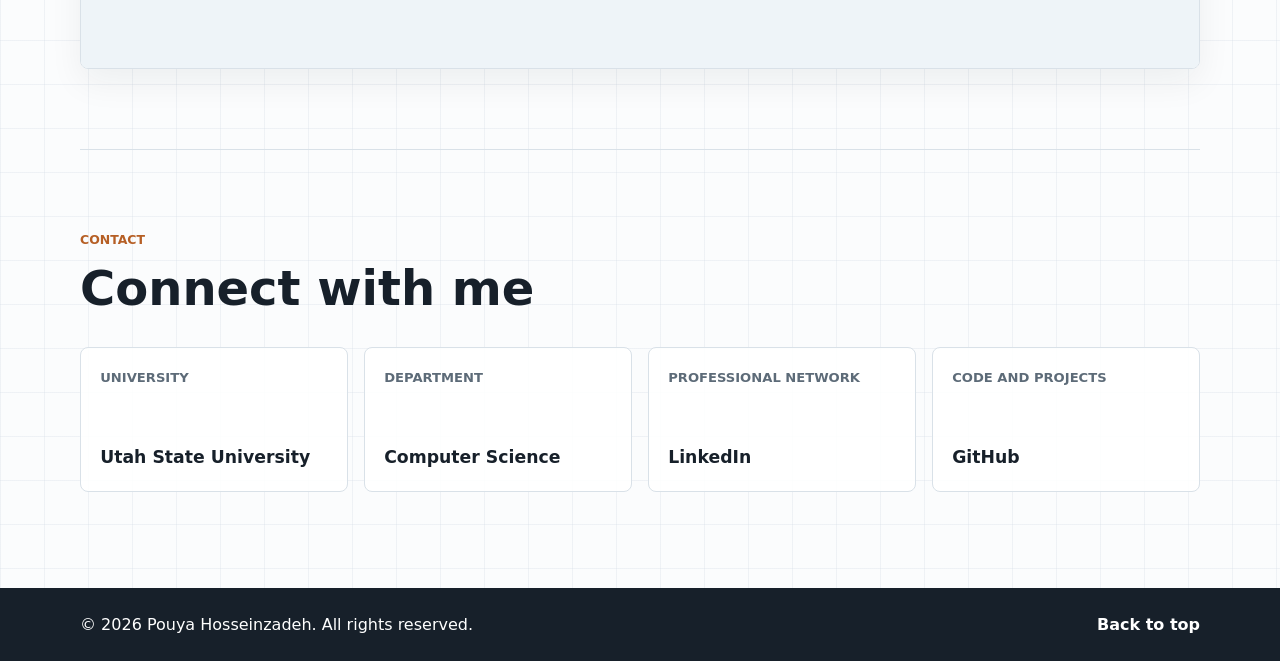
==== commit 49e232a5: "Update!" ====
--- a/index.html
+++ b/index.html
@@ -40,10 +40,10 @@
         </button>
         <div class="nav-links" id="site-menu">
           <a href="#research">Research</a>
-          <a href="#forecast-lab">Live Forecast</a>
           <a href="#cv">CV</a>
           <a href="#publications">Publications</a>
           <a href="#about">About</a>
+          <a href="#forecast-lab">Live Forecast</a>
           <a href="#contact">Contact</a>
         </div>
       </nav>
@@ -223,107 +223,6 @@
         </div>
       </section>
 
-      <section class="section helioguard-section" id="forecast-lab" aria-labelledby="lab-title" data-reveal>
-        <div class="section-heading">
-          <p class="eyebrow">Live Forecast</p>
-          <h2 id="lab-title">HelioGuard real-time SEP forecast</h2>
-        </div>
-        <div class="helioguard-dashboard" data-helioguard-dashboard>
-          <div class="helioguard-topline">
-            <div>
-              <p class="source-label">Source</p>
-              <strong>HelioGuard public API</strong>
-            </div>
-            <div class="helioguard-actions">
-              <span class="status-pill is-loading" data-hg-connection>Loading live data</span>
-              <button class="button button-ghost" type="button" data-hg-refresh>Refresh Data</button>
-              <a class="button button-secondary" href="https://helioguard.onrender.com/" target="_blank" rel="noopener">
-                Open HelioGuard
-              </a>
-            </div>
-          </div>
-
-          <div class="live-grid" aria-live="polite">
-            <article class="live-metric">
-              <span class="label">SEP probability</span>
-              <strong data-hg-probability>--</strong>
-              <small data-hg-prediction>Waiting for HelioGuard</small>
-            </article>
-            <article class="live-metric">
-              <span class="label">Trigger flare</span>
-              <strong data-hg-flare>--</strong>
-              <small data-hg-flare-time>--</small>
-            </article>
-            <article class="live-metric">
-              <span class="label">Forecast horizon</span>
-              <strong data-hg-horizon>--</strong>
-              <small data-hg-threshold>--</small>
-            </article>
-            <article class="live-metric">
-              <span class="label">Service</span>
-              <strong data-hg-worker>--</strong>
-              <small data-hg-model-state>--</small>
-            </article>
-          </div>
-
-          <div class="live-details interactive-card">
-            <div class="risk-ring" data-hg-ring style="--risk-fill: 0%">
-              <strong data-hg-ring-value>--</strong>
-              <span>SEP probability</span>
-            </div>
-            <div class="forecast-summary">
-              <p class="status-pill" data-hg-label>Live forecast pending</p>
-              <h3 data-hg-title>Waiting for HelioGuard data.</h3>
-              <p data-hg-summary>
-                This area will show the latest forecast once the HelioGuard API responds.
-              </p>
-              <dl class="forecast-facts">
-                <div>
-                  <dt>All clear</dt>
-                  <dd data-hg-all-clear>--</dd>
-                </div>
-                <div>
-                  <dt>Generated</dt>
-                  <dd data-hg-generated>--</dd>
-                </div>
-                <div>
-                  <dt>Training source</dt>
-                  <dd data-hg-training-source>--</dd>
-                </div>
-                <div>
-                  <dt>ROC AUC</dt>
-                  <dd data-hg-roc-auc>--</dd>
-                </div>
-                <div>
-                  <dt>Flux at trigger</dt>
-                  <dd data-hg-flux>--</dd>
-                </div>
-                <div>
-                  <dt>Last service refresh</dt>
-                  <dd data-hg-last-refresh>--</dd>
-                </div>
-              </dl>
-            </div>
-          </div>
-
-          <div class="preview-card">
-            <div class="preview-header">
-              <div>
-                <span class="label">Embedded preview</span>
-                <strong>helioguard.onrender.com</strong>
-              </div>
-              <a href="https://helioguard.onrender.com/" target="_blank" rel="noopener">Open full dashboard</a>
-            </div>
-            <iframe
-              title="HelioGuard real-time SEP forecast dashboard"
-              src="https://helioguard.onrender.com/"
-              loading="lazy"
-              referrerpolicy="no-referrer-when-downgrade"
-            ></iframe>
-          </div>
-        </div>
-      </section>
-
       <section class="section split-section" id="cv" aria-labelledby="cv-title" data-reveal>
         <div class="section-heading">
           <p class="eyebrow">Curriculum Vitae</p>
@@ -414,6 +313,107 @@
         </div>
       </section>
 
+      <section class="section helioguard-section" id="forecast-lab" aria-labelledby="lab-title" data-reveal>
+        <div class="section-heading">
+          <p class="eyebrow">Live Forecast</p>
+          <h2 id="lab-title">HelioGuard real-time SEP forecast</h2>
+        </div>
+        <div class="helioguard-dashboard" data-helioguard-dashboard>
+          <div class="helioguard-topline">
+            <div>
+              <p class="source-label">Source</p>
+              <strong>HelioGuard public API</strong>
+            </div>
+            <div class="helioguard-actions">
+              <span class="status-pill is-loading" data-hg-connection>Loading live data</span>
+              <button class="button button-ghost" type="button" data-hg-refresh>Refresh Data</button>
+              <a class="button button-secondary" href="https://helioguard.onrender.com/" target="_blank" rel="noopener">
+                Open HelioGuard
+              </a>
+            </div>
+          </div>
+
+          <div class="live-grid" aria-live="polite">
+            <article class="live-metric">
+              <span class="label">SEP probability</span>
+              <strong data-hg-probability>--</strong>
+              <small data-hg-prediction>Waiting for HelioGuard</small>
+            </article>
+            <article class="live-metric">
+              <span class="label">Trigger flare</span>
+              <strong data-hg-flare>--</strong>
+              <small data-hg-flare-time>--</small>
+            </article>
+            <article class="live-metric">
+              <span class="label">Forecast horizon</span>
+              <strong data-hg-horizon>--</strong>
+              <small data-hg-threshold>--</small>
+            </article>
+            <article class="live-metric">
+              <span class="label">Service</span>
+              <strong data-hg-worker>--</strong>
+              <small data-hg-model-state>--</small>
+            </article>
+          </div>
+
+          <div class="live-details interactive-card">
+            <div class="risk-ring" data-hg-ring style="--risk-fill: 0%">
+              <strong data-hg-ring-value>--</strong>
+              <span>SEP probability</span>
+            </div>
+            <div class="forecast-summary">
+              <p class="status-pill" data-hg-label>Live forecast pending</p>
+              <h3 data-hg-title>Waiting for HelioGuard data.</h3>
+              <p data-hg-summary>
+                This area will show the latest forecast once the HelioGuard API responds.
+              </p>
+              <dl class="forecast-facts">
+                <div>
+                  <dt>All clear</dt>
+                  <dd data-hg-all-clear>--</dd>
+                </div>
+                <div>
+                  <dt>Generated</dt>
+                  <dd data-hg-generated>--</dd>
+                </div>
+                <div>
+                  <dt>Training source</dt>
+                  <dd data-hg-training-source>--</dd>
+                </div>
+                <div>
+                  <dt>ROC AUC</dt>
+                  <dd data-hg-roc-auc>--</dd>
+                </div>
+                <div>
+                  <dt>Flux at trigger</dt>
+                  <dd data-hg-flux>--</dd>
+                </div>
+                <div>
+                  <dt>Last service refresh</dt>
+                  <dd data-hg-last-refresh>--</dd>
+                </div>
+              </dl>
+            </div>
+          </div>
+
+          <div class="preview-card">
+            <div class="preview-header">
+              <div>
+                <span class="label">Embedded preview</span>
+                <strong>helioguard.onrender.com</strong>
+              </div>
+              <a href="https://helioguard.onrender.com/" target="_blank" rel="noopener">Open full dashboard</a>
+            </div>
+            <iframe
+              title="HelioGuard real-time SEP forecast dashboard"
+              src="https://helioguard.onrender.com/"
+              loading="lazy"
+              referrerpolicy="no-referrer-when-downgrade"
+            ></iframe>
+          </div>
+        </div>
+      </section>
+
       <section class="section contact-section" id="contact" aria-labelledby="contact-title" data-reveal>
         <div class="section-heading">
           <p class="eyebrow">Contact</p>
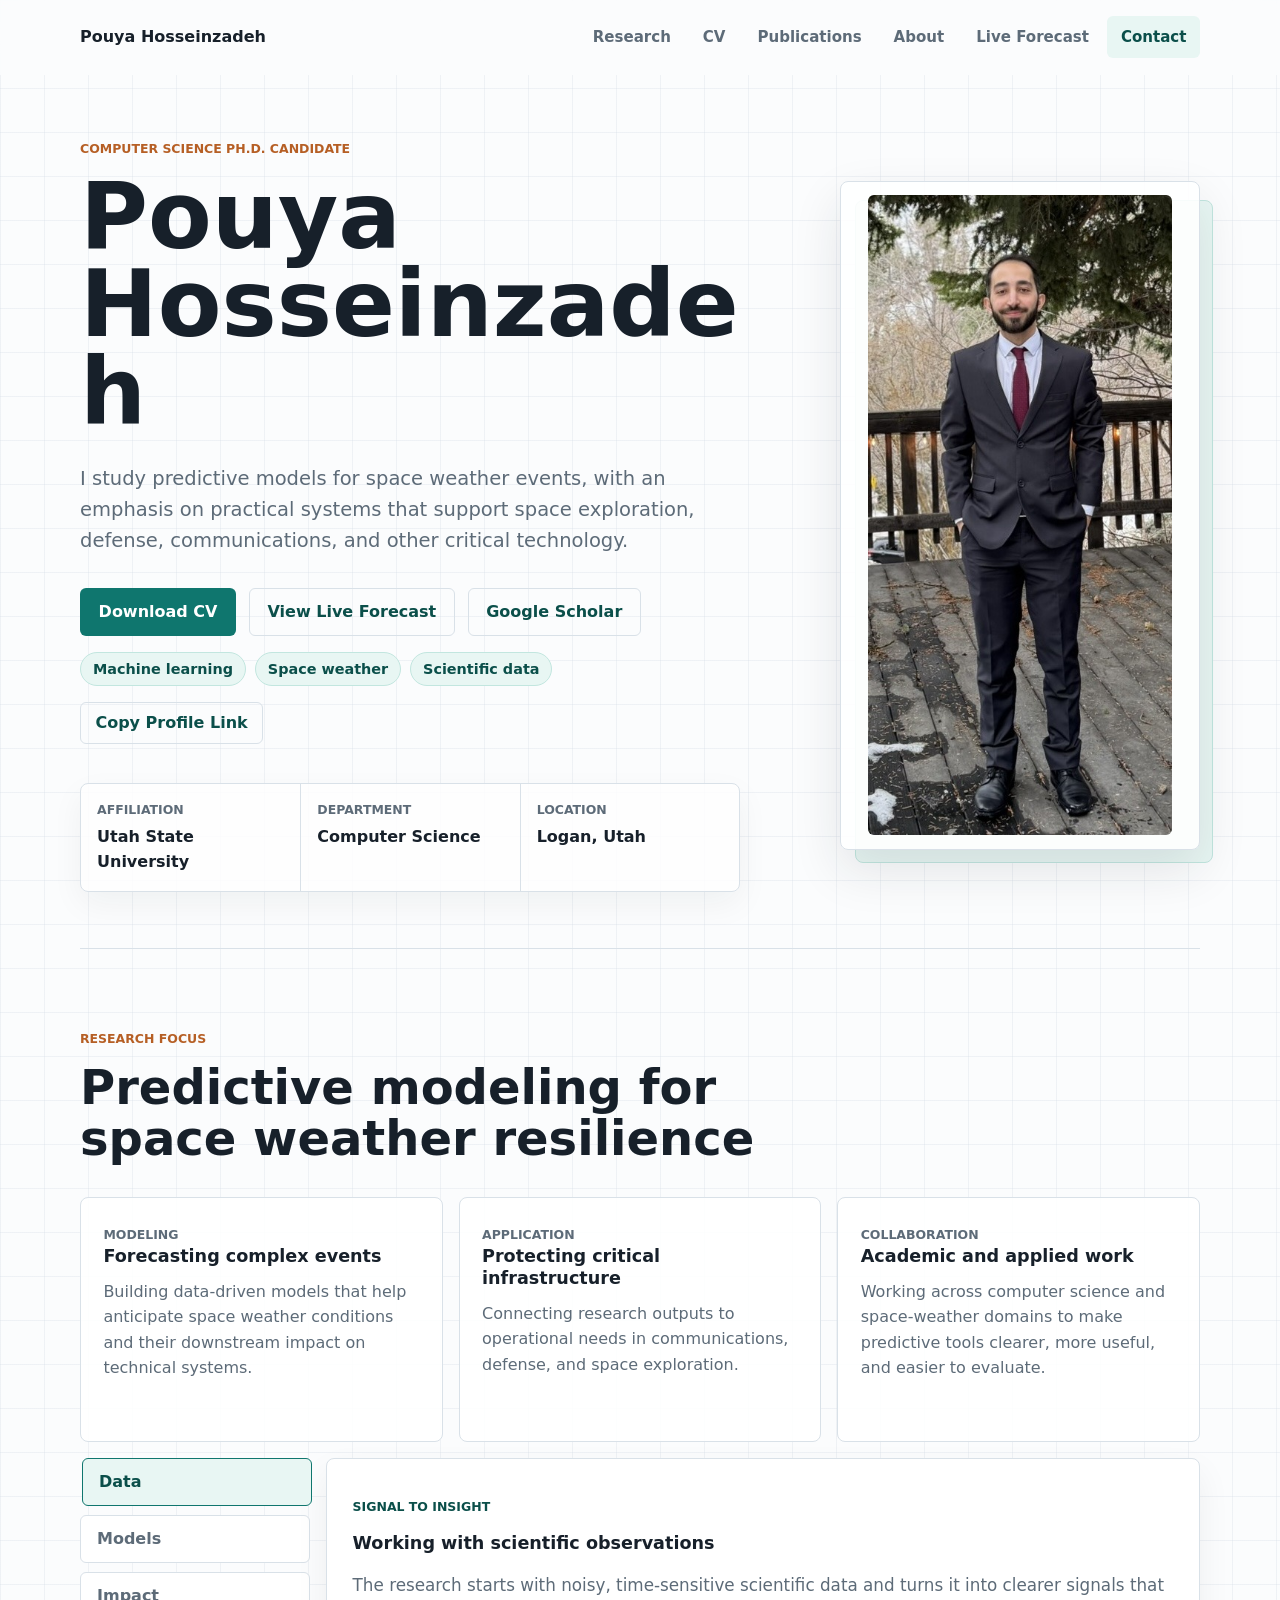
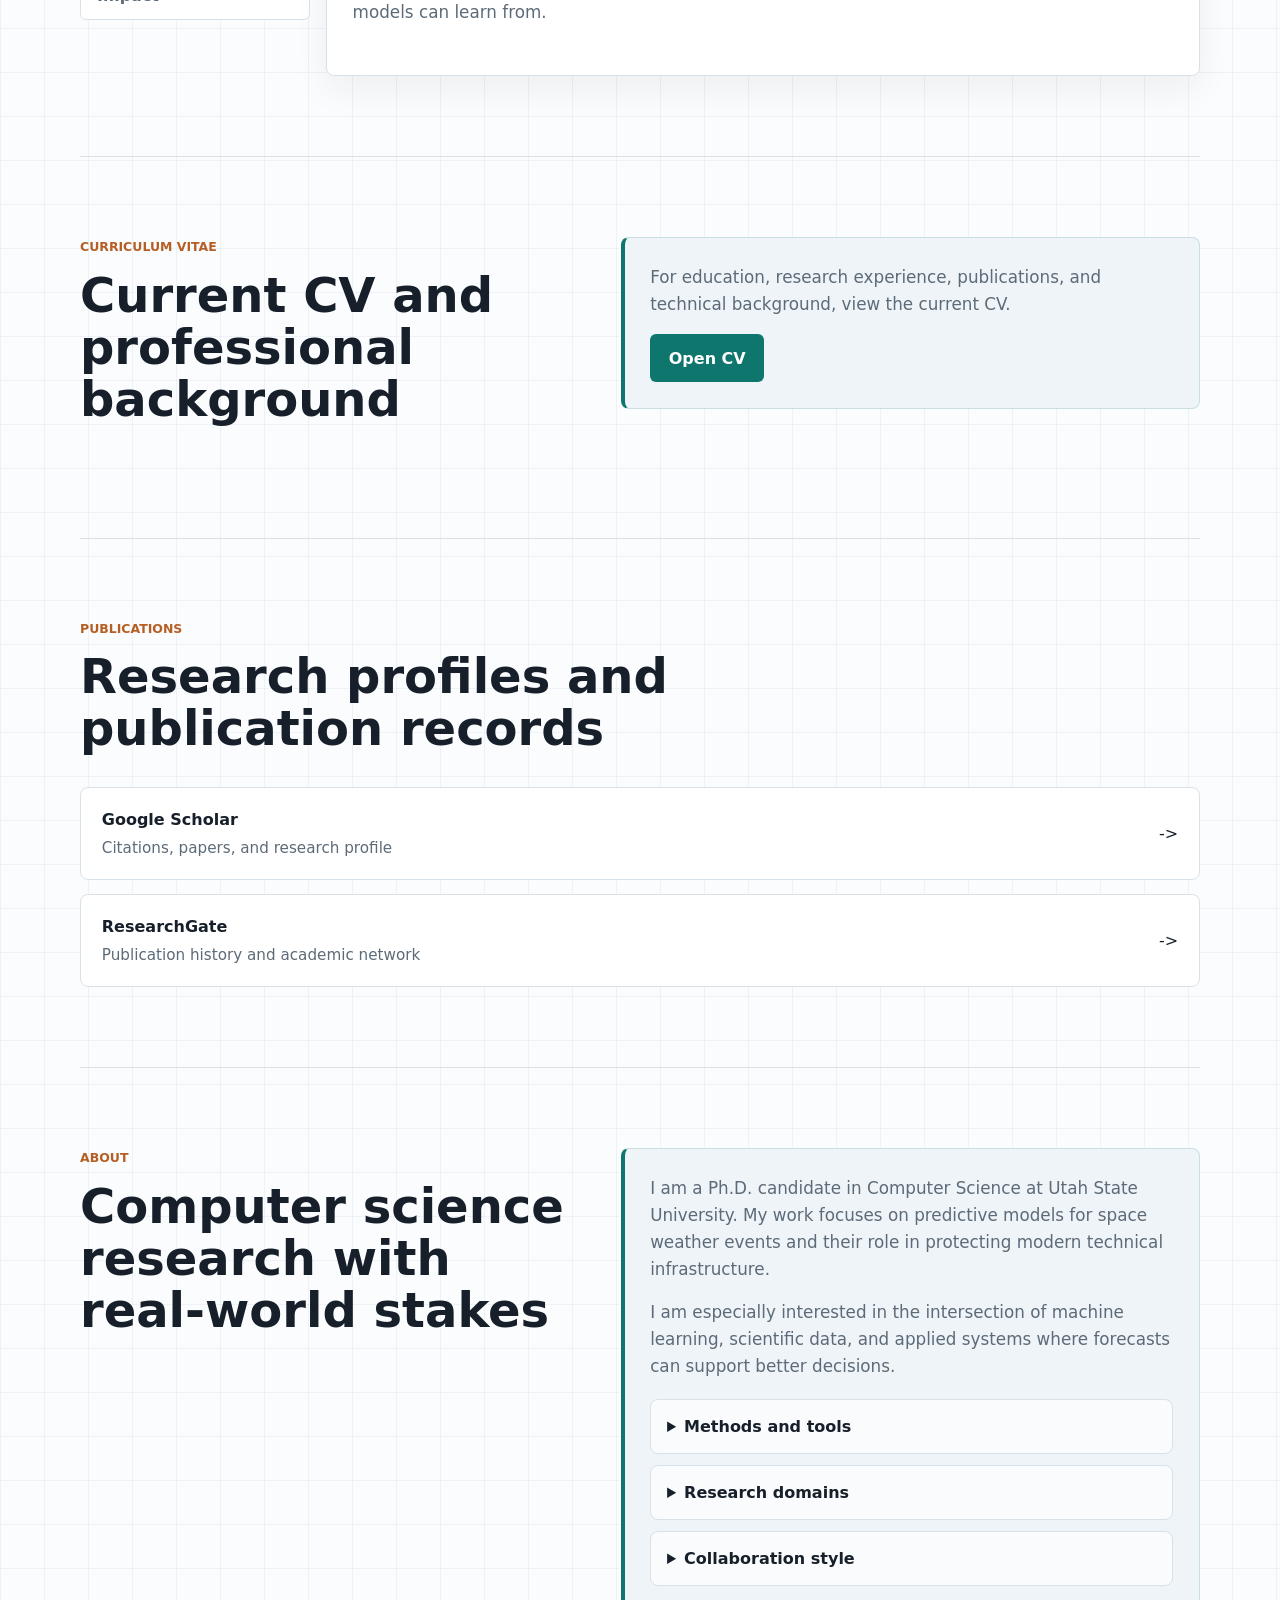
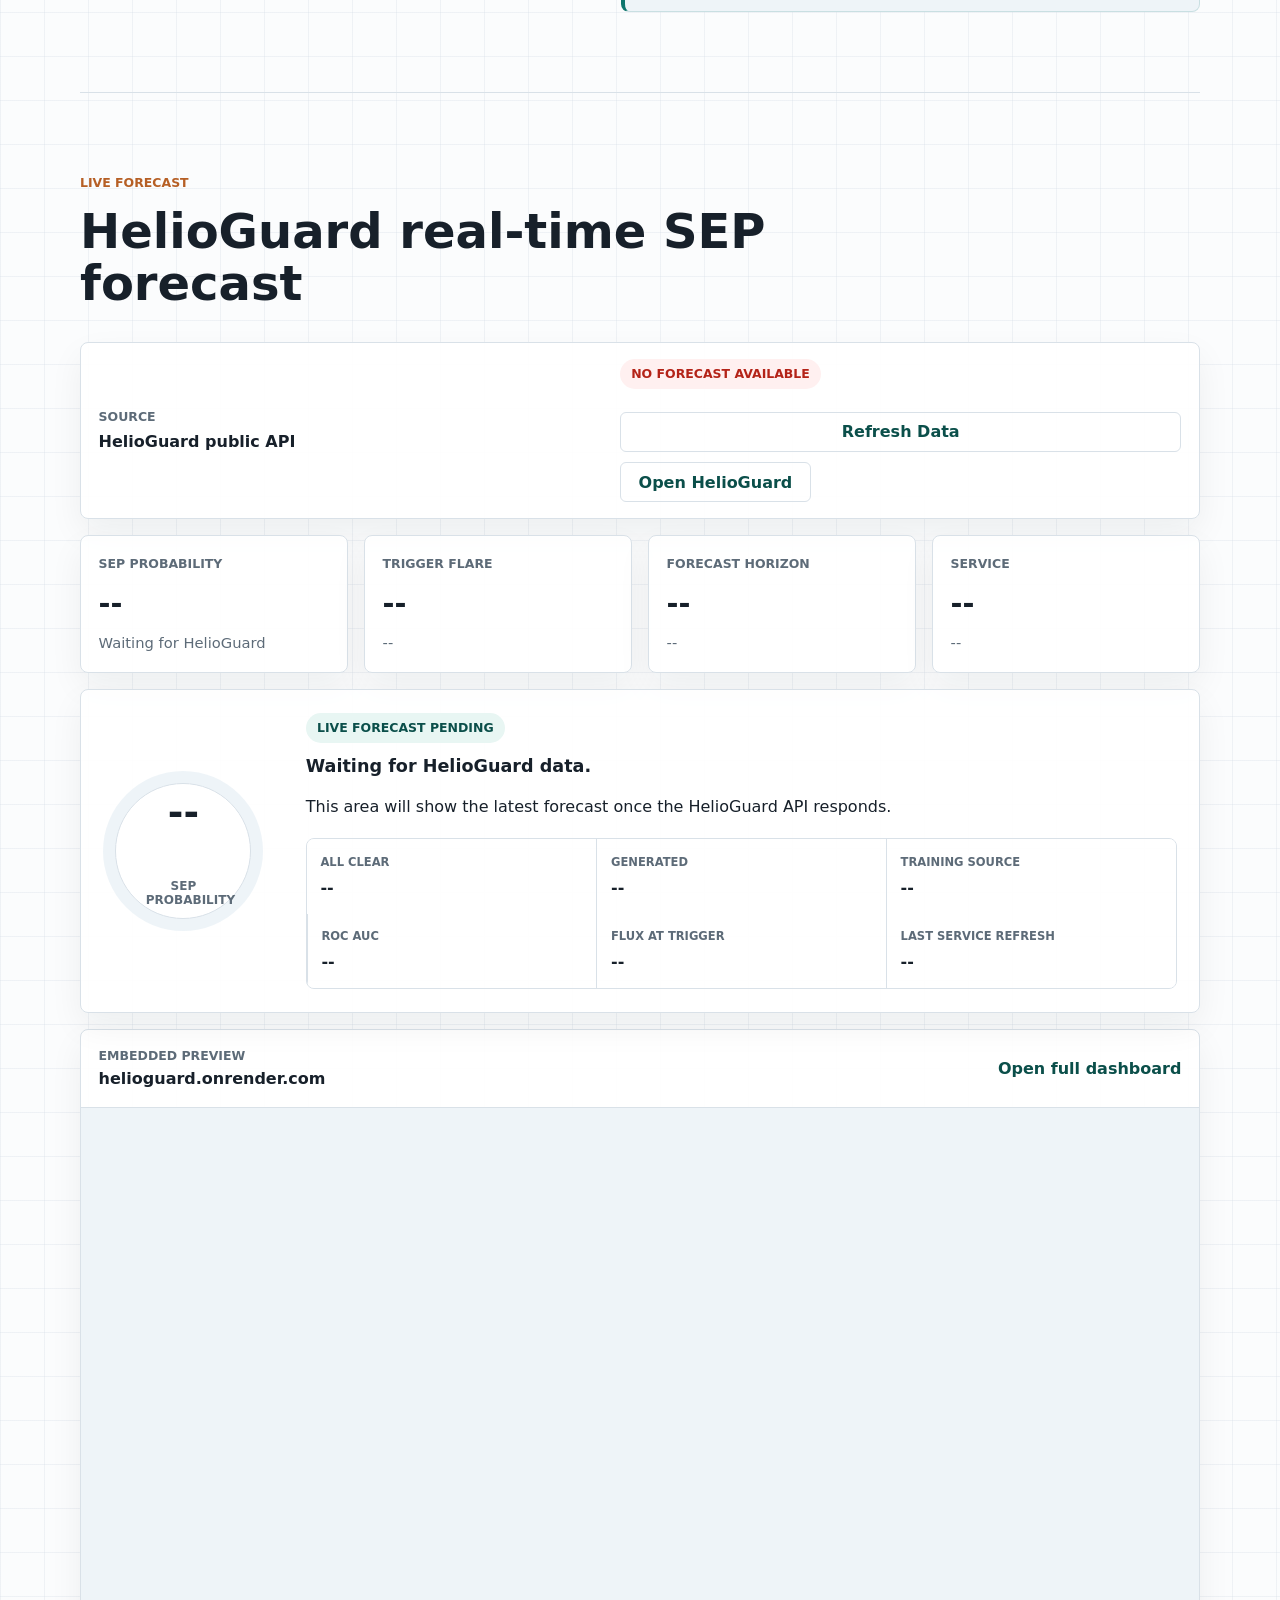
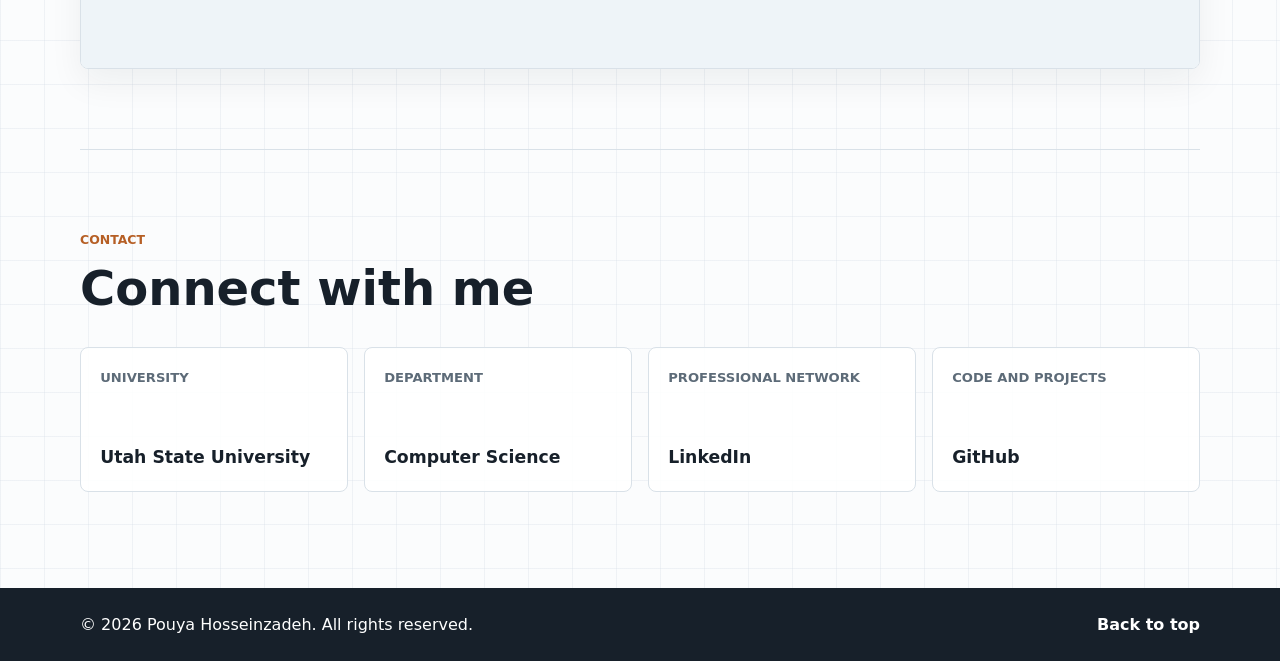
==== commit 8ab0eb64: "Update" ====
--- a/index.html
+++ b/index.html
@@ -5,18 +5,18 @@
     <meta name="viewport" content="width=device-width, initial-scale=1" />
     <meta
       name="description"
-      content="Pouya Hosseinzadeh is a Computer Science Ph.D. student at Utah State University researching predictive models for space weather events."
+      content="Pouya Hosseinzadeh is a Computer Science Ph.D. candidate at Utah State University researching predictive models for space weather events."
     />
     <meta name="author" content="Pouya Hosseinzadeh" />
     <meta property="og:title" content="Pouya Hosseinzadeh" />
     <meta
       property="og:description"
-      content="Computer Science Ph.D. student at Utah State University focused on predictive modeling for space weather."
+      content="Computer Science Ph.D. candidate at Utah State University focused on predictive modeling for space weather."
     />
     <meta property="og:type" content="website" />
     <meta property="og:url" content="https://pouyahosseinzadeh.github.io/" />
     <meta property="og:image" content="https://pouyahosseinzadeh.github.io/images/Me_Pro.jpeg" />
-    <title>Pouya Hosseinzadeh | Computer Science Ph.D. Student</title>
+    <title>Pouya Hosseinzadeh | Computer Science Ph.D. Candidate</title>
     <script>
       document.documentElement.classList.add("js-enabled");
     </script>
@@ -52,7 +52,7 @@
     <main id="main">
       <section class="hero section-panel" aria-labelledby="hero-title" data-reveal>
         <div class="hero-copy">
-          <p class="eyebrow">Computer Science Ph.D. Student</p>
+          <p class="eyebrow">Computer Science Ph.D. Candidate</p>
           <h1 id="hero-title">Pouya Hosseinzadeh</h1>
           <p class="hero-summary">
             I study predictive models for space weather events, with an emphasis on practical
@@ -279,7 +279,7 @@
         </div>
         <div class="body-copy">
           <p>
-            I am a Ph.D. student in Computer Science at Utah State University. My work focuses on
+            I am a Ph.D. candidate in Computer Science at Utah State University. My work focuses on
             predictive models for space weather events and their role in protecting modern technical
             infrastructure.
           </p>
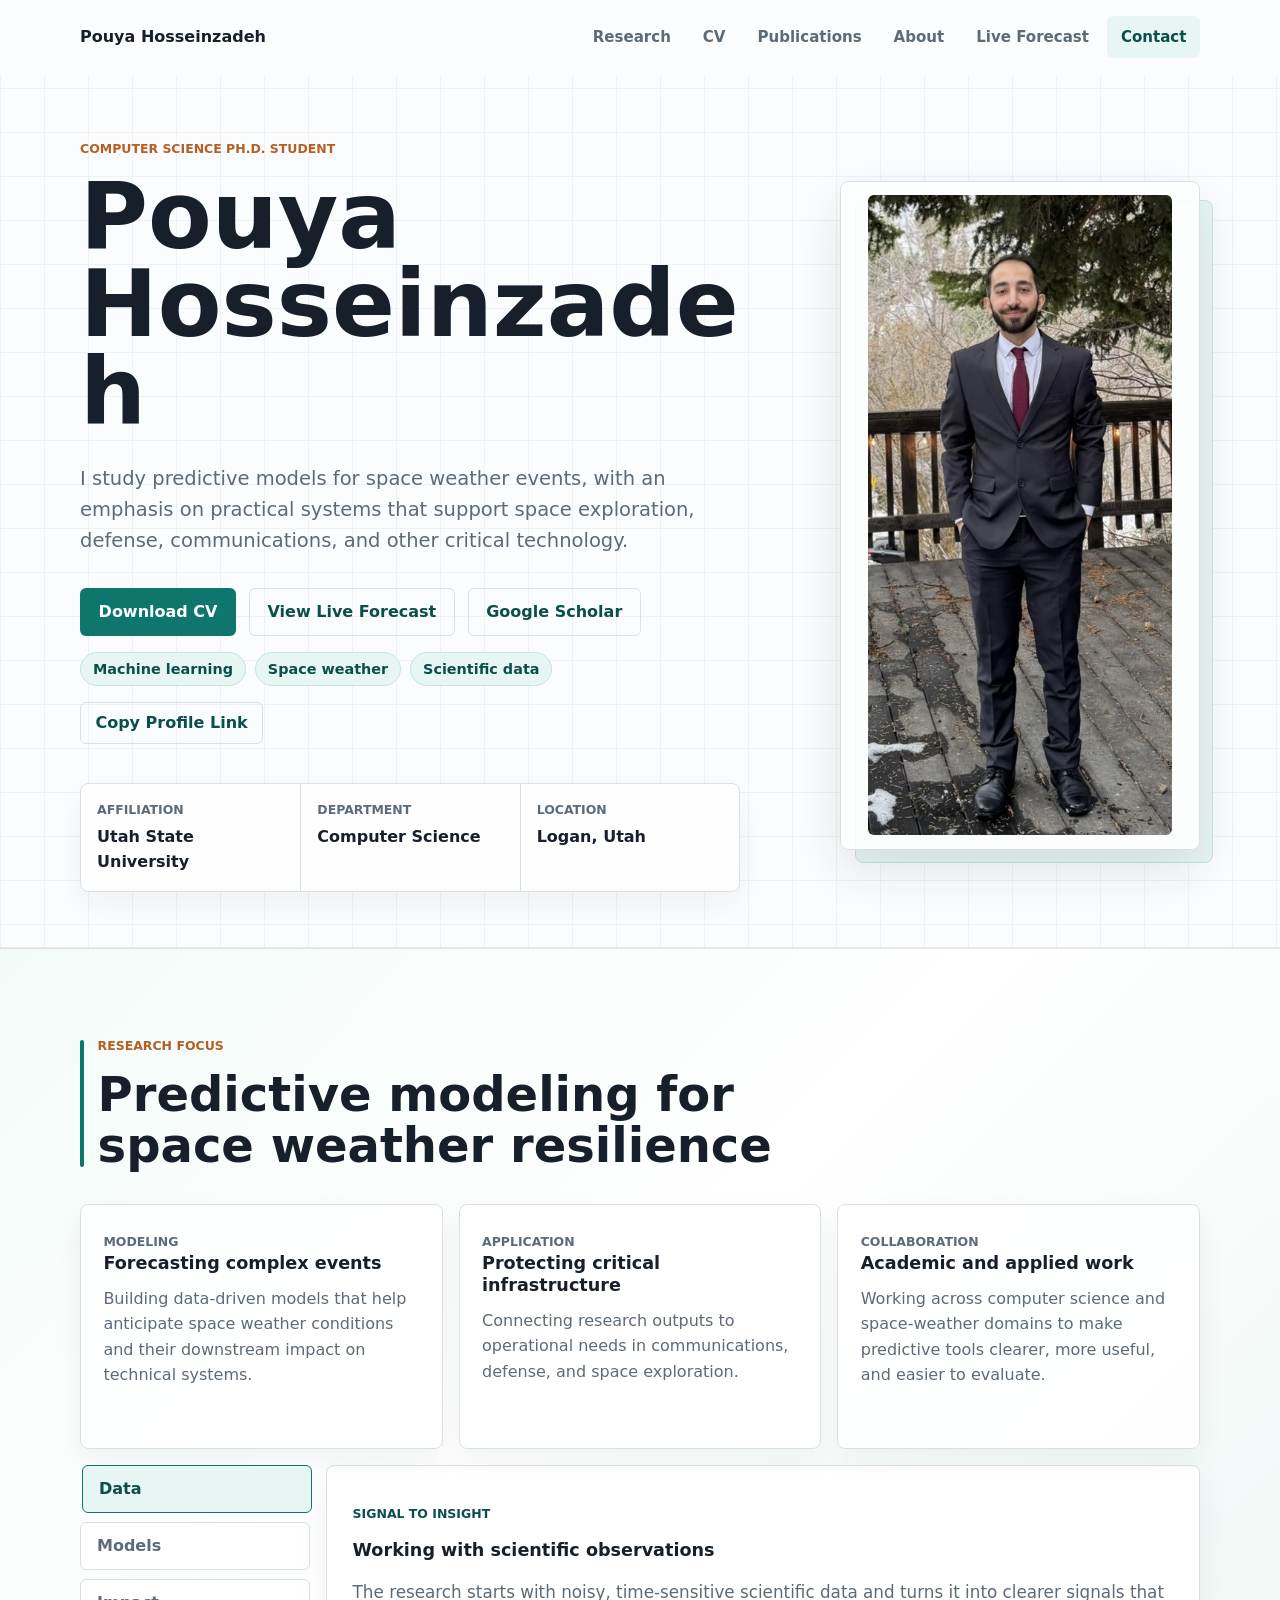
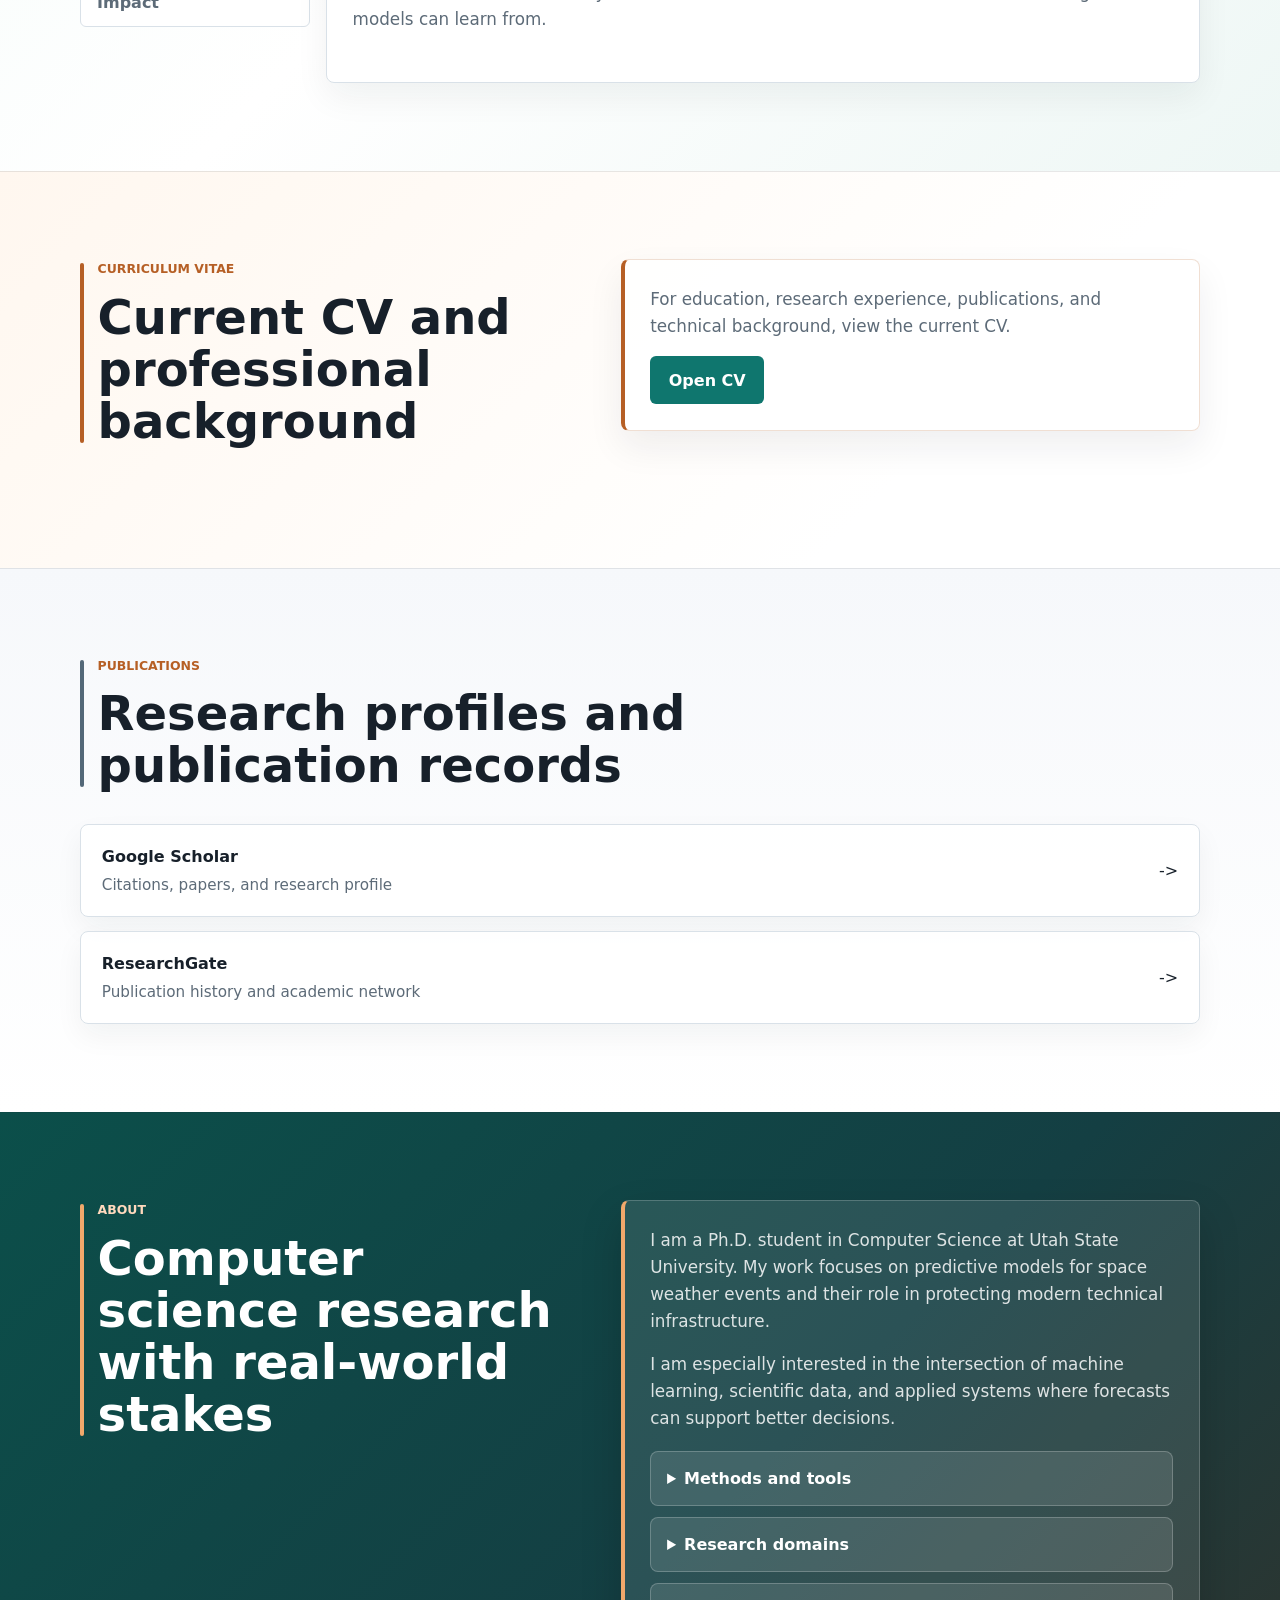
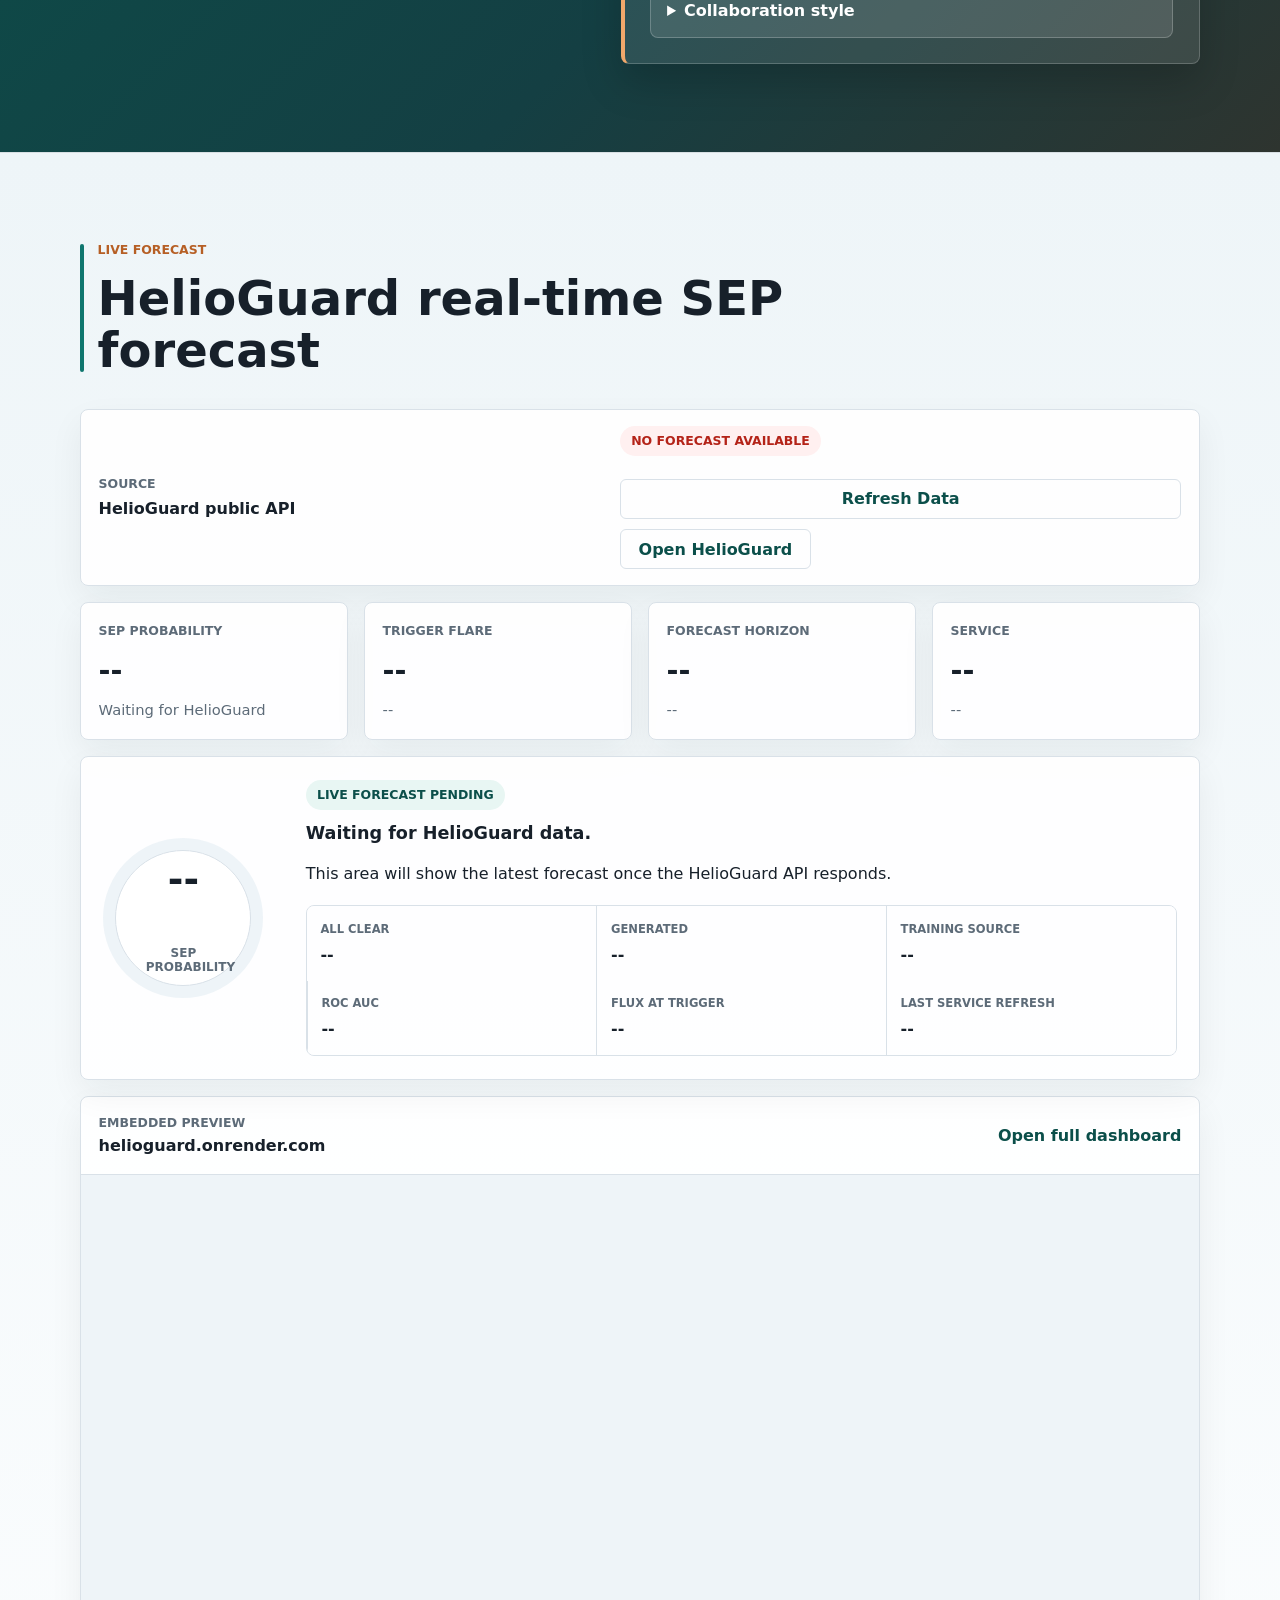
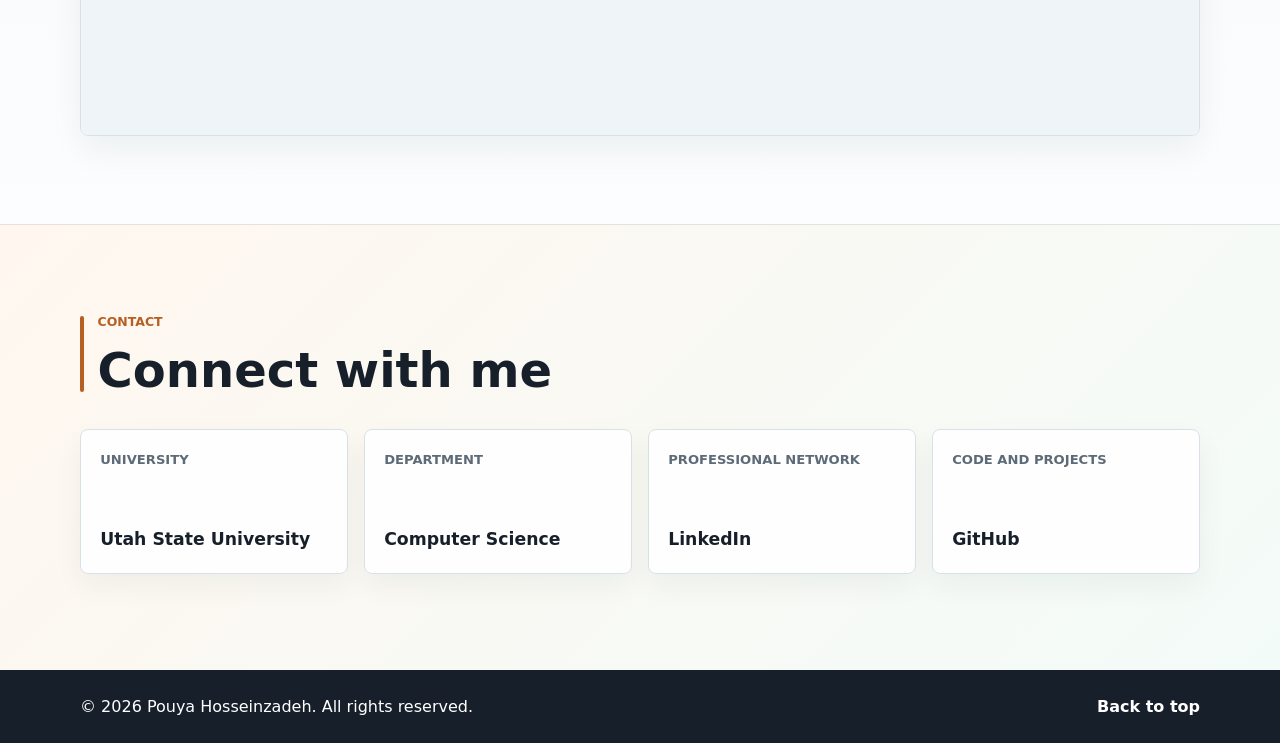
==== commit e953b481: "Update!" ====
--- a/index.html
+++ b/index.html
@@ -5,18 +5,18 @@
     <meta name="viewport" content="width=device-width, initial-scale=1" />
     <meta
       name="description"
-      content="Pouya Hosseinzadeh is a Computer Science Ph.D. candidate at Utah State University researching predictive models for space weather events."
+      content="Pouya Hosseinzadeh is a Computer Science Ph.D. student at Utah State University researching predictive models for space weather events."
     />
     <meta name="author" content="Pouya Hosseinzadeh" />
     <meta property="og:title" content="Pouya Hosseinzadeh" />
     <meta
       property="og:description"
-      content="Computer Science Ph.D. candidate at Utah State University focused on predictive modeling for space weather."
+      content="Computer Science Ph.D. student at Utah State University focused on predictive modeling for space weather."
     />
     <meta property="og:type" content="website" />
     <meta property="og:url" content="https://pouyahosseinzadeh.github.io/" />
     <meta property="og:image" content="https://pouyahosseinzadeh.github.io/images/Me_Pro.jpeg" />
-    <title>Pouya Hosseinzadeh | Computer Science Ph.D. Candidate</title>
+    <title>Pouya Hosseinzadeh | Computer Science Ph.D. Student</title>
     <script>
       document.documentElement.classList.add("js-enabled");
     </script>
@@ -52,7 +52,7 @@
     <main id="main">
       <section class="hero section-panel" aria-labelledby="hero-title" data-reveal>
         <div class="hero-copy">
-          <p class="eyebrow">Computer Science Ph.D. Candidate</p>
+          <p class="eyebrow">Computer Science Ph.D. Student</p>
           <h1 id="hero-title">Pouya Hosseinzadeh</h1>
           <p class="hero-summary">
             I study predictive models for space weather events, with an emphasis on practical
@@ -106,7 +106,7 @@
         </div>
       </section>
 
-      <section class="section" id="research" aria-labelledby="research-title" data-reveal>
+      <section class="section research-section" id="research" aria-labelledby="research-title" data-reveal>
         <div class="section-heading">
           <p class="eyebrow">Research Focus</p>
           <h2 id="research-title">Predictive modeling for space weather resilience</h2>
@@ -223,7 +223,7 @@
         </div>
       </section>
 
-      <section class="section split-section" id="cv" aria-labelledby="cv-title" data-reveal>
+      <section class="section split-section cv-section" id="cv" aria-labelledby="cv-title" data-reveal>
         <div class="section-heading">
           <p class="eyebrow">Curriculum Vitae</p>
           <h2 id="cv-title">Current CV and professional background</h2>
@@ -239,7 +239,7 @@
         </div>
       </section>
 
-      <section class="section" id="publications" aria-labelledby="publications-title" data-reveal>
+      <section class="section publications-section" id="publications" aria-labelledby="publications-title" data-reveal>
         <div class="section-heading">
           <p class="eyebrow">Publications</p>
           <h2 id="publications-title">Research profiles and publication records</h2>
@@ -272,14 +272,14 @@
         </div>
       </section>
 
-      <section class="section split-section" id="about" aria-labelledby="about-title" data-reveal>
+      <section class="section split-section about-section" id="about" aria-labelledby="about-title" data-reveal>
         <div class="section-heading">
           <p class="eyebrow">About</p>
           <h2 id="about-title">Computer science research with real-world stakes</h2>
         </div>
         <div class="body-copy">
           <p>
-            I am a Ph.D. candidate in Computer Science at Utah State University. My work focuses on
+            I am a Ph.D. student in Computer Science at Utah State University. My work focuses on
             predictive models for space weather events and their role in protecting modern technical
             infrastructure.
           </p>
--- a/css/styles.css
+++ b/css/styles.css
@@ -10,6 +10,9 @@
   --copper-soft: #fff1e8;
   --aqua: #e8f6f3;
   --mist: #eef4f8;
+  --warm: #fff7ef;
+  --cool: #f3f8fb;
+  --sage: #f1f8f5;
   --shadow: 0 20px 50px rgba(23, 32, 42, 0.11);
   --max-width: 1120px;
 }
@@ -192,6 +195,7 @@
 
 .section-panel,
 .section {
+  position: relative;
   width: min(100% - 2rem, var(--max-width));
   margin: 0 auto;
 }
@@ -203,6 +207,17 @@
   align-items: center;
   gap: 4rem;
   padding: 4rem 0 3.5rem;
+}
+
+.hero::after {
+  content: "";
+  position: absolute;
+  left: 50%;
+  bottom: 0;
+  width: 100vw;
+  height: 1px;
+  background: rgba(23, 32, 42, 0.08);
+  transform: translateX(-50%);
 }
 
 .hero-copy {
@@ -418,10 +433,6 @@
   font-weight: 720;
 }
 
-.helioguard-section {
-  border-top-color: rgba(15, 118, 110, 0.24);
-}
-
 .helioguard-dashboard {
   display: grid;
   gap: 1rem;
@@ -639,13 +650,84 @@
 }
 
 .section {
-  padding: 5rem 0;
-  border-top: 1px solid var(--line);
+  --section-bg: rgba(255, 255, 255, 0.88);
+  --section-accent: var(--teal);
+  isolation: isolate;
+  padding: 5.5rem 0;
+  border-top: 0;
+}
+
+.section::before,
+.section::after {
+  content: "";
+  position: absolute;
+  left: 50%;
+  width: 100vw;
+  transform: translateX(-50%);
+  pointer-events: none;
+}
+
+.section::before {
+  inset-block: 0;
+  z-index: -2;
+  background: var(--section-bg);
+}
+
+.section::after {
+  top: 0;
+  z-index: -1;
+  height: 1px;
+  background: rgba(23, 32, 42, 0.1);
+}
+
+.research-section {
+  --section-bg: linear-gradient(135deg, #f3fbf8 0%, #ffffff 48%, #eef7f5 100%);
+  --section-accent: var(--teal);
+}
+
+.cv-section {
+  --section-bg: linear-gradient(135deg, #fff7ef 0%, #ffffff 72%);
+  --section-accent: var(--copper);
+}
+
+.publications-section {
+  --section-bg: linear-gradient(180deg, #f6f8fb 0%, #ffffff 100%);
+  --section-accent: #536878;
+}
+
+.about-section {
+  --section-bg: linear-gradient(135deg, #0b4f4a 0%, #143f43 58%, #2e342f 100%);
+  --section-accent: #f1a86b;
+  color: #fff;
+}
+
+.helioguard-section {
+  --section-bg: linear-gradient(180deg, #eef5f8 0%, #fbfdfe 100%);
+  --section-accent: var(--teal);
+}
+
+.contact-section {
+  --section-bg: linear-gradient(135deg, #fff7ef 0%, #f3fbf8 100%);
+  --section-accent: var(--copper);
+  padding-bottom: 6rem;
 }
 
 .section-heading {
+  position: relative;
   max-width: 780px;
   margin-bottom: 2rem;
+  padding-left: 1.1rem;
+}
+
+.section-heading::before {
+  content: "";
+  position: absolute;
+  top: 0.25rem;
+  bottom: 0.3rem;
+  left: 0;
+  width: 4px;
+  background: var(--section-accent);
+  border-radius: 999px;
 }
 
 .feature-grid {
@@ -660,6 +742,7 @@
   background: rgba(255, 255, 255, 0.9);
   border: 1px solid var(--line);
   border-radius: 8px;
+  box-shadow: 0 12px 28px rgba(23, 32, 42, 0.05);
 }
 
 .feature-card p {
@@ -775,6 +858,13 @@
   border-radius: 8px;
 }
 
+.cv-section .callout {
+  background: rgba(255, 255, 255, 0.86);
+  border-color: rgba(182, 95, 37, 0.2);
+  border-left-color: var(--copper);
+  box-shadow: 0 16px 36px rgba(23, 32, 42, 0.07);
+}
+
 .callout p,
 .body-copy p {
   margin-top: 0;
@@ -811,6 +901,42 @@
 
 .accordion details p {
   padding: 0 1rem 1rem;
+}
+
+.about-section .eyebrow {
+  color: #ffd9bd;
+}
+
+.about-section .section-heading {
+  max-width: 700px;
+}
+
+.about-section .body-copy {
+  background: rgba(255, 255, 255, 0.1);
+  border-color: rgba(255, 255, 255, 0.2);
+  border-left-color: #f1a86b;
+  box-shadow: 0 18px 40px rgba(0, 0, 0, 0.18);
+}
+
+.about-section .body-copy p {
+  color: rgba(255, 255, 255, 0.84);
+}
+
+.about-section .accordion details {
+  background: rgba(255, 255, 255, 0.11);
+  border-color: rgba(255, 255, 255, 0.22);
+}
+
+.about-section .accordion summary {
+  color: #fff;
+}
+
+.about-section .accordion details[open] summary {
+  color: #ffd9bd;
+}
+
+.about-section .accordion details p {
+  color: rgba(255, 255, 255, 0.78);
 }
 
 .link-list {
@@ -827,6 +953,7 @@
   background: rgba(255, 255, 255, 0.9);
   border: 1px solid var(--line);
   border-radius: 8px;
+  box-shadow: 0 12px 28px rgba(23, 32, 42, 0.05);
   text-decoration: none;
 }
 
@@ -838,10 +965,6 @@
 .resource-link small {
   color: var(--muted);
   font-size: 0.95rem;
-}
-
-.contact-section {
-  padding-bottom: 6rem;
 }
 
 .contact-grid {
@@ -859,6 +982,7 @@
   background: rgba(255, 255, 255, 0.9);
   border: 1px solid var(--line);
   border-radius: 8px;
+  box-shadow: 0 12px 28px rgba(23, 32, 42, 0.05);
   text-decoration: none;
 }
 
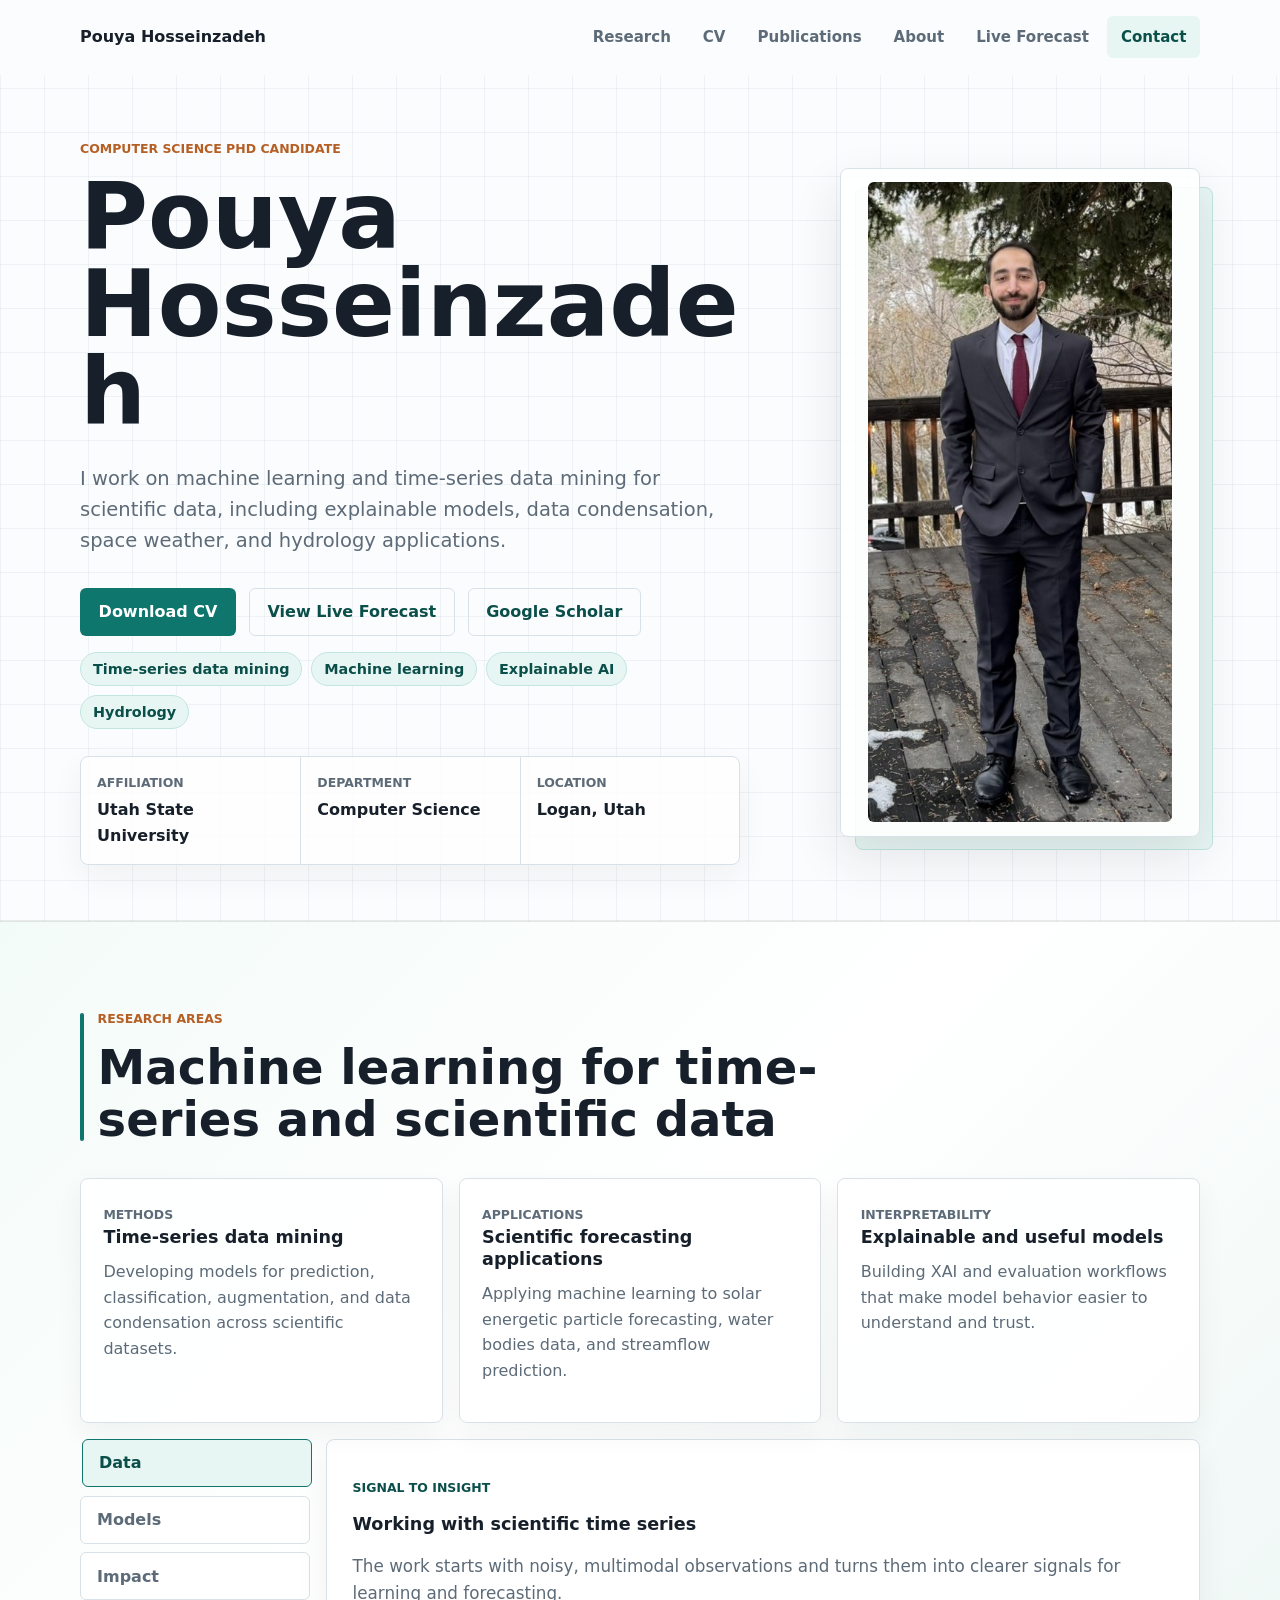
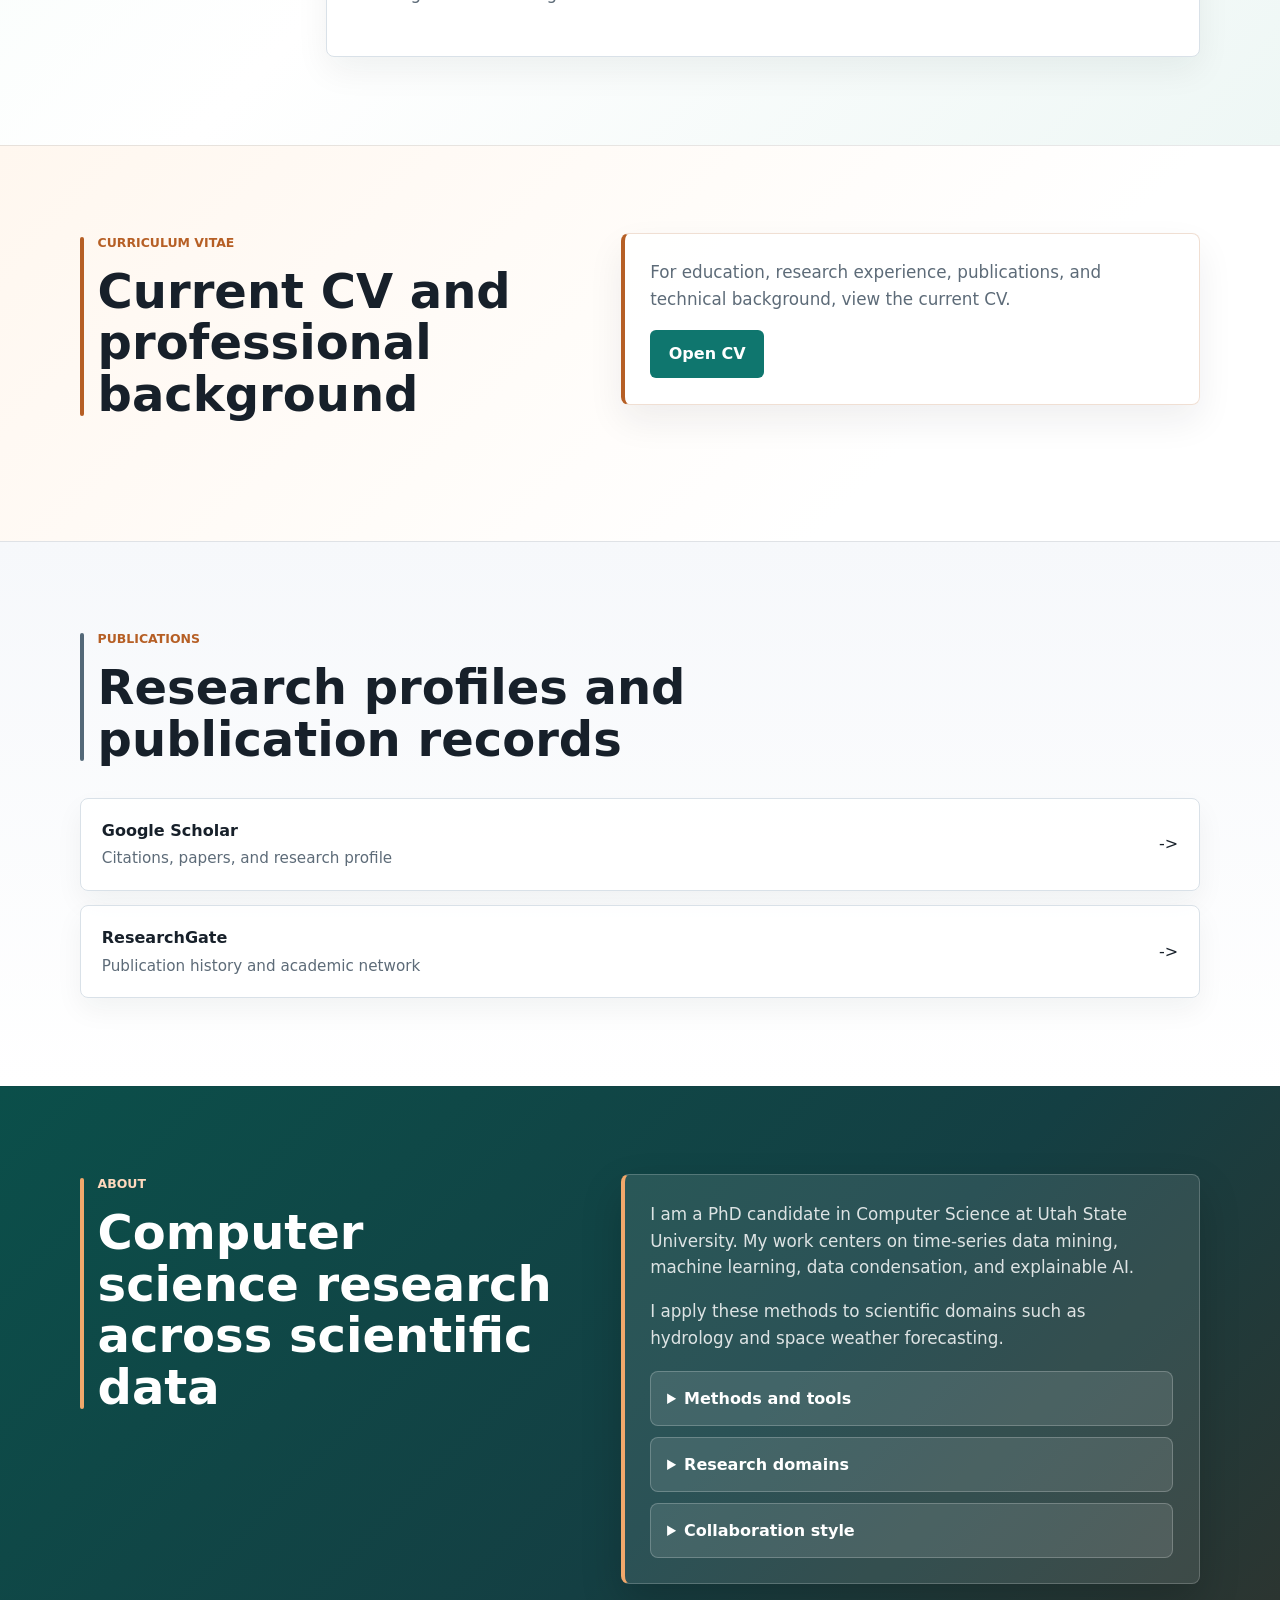
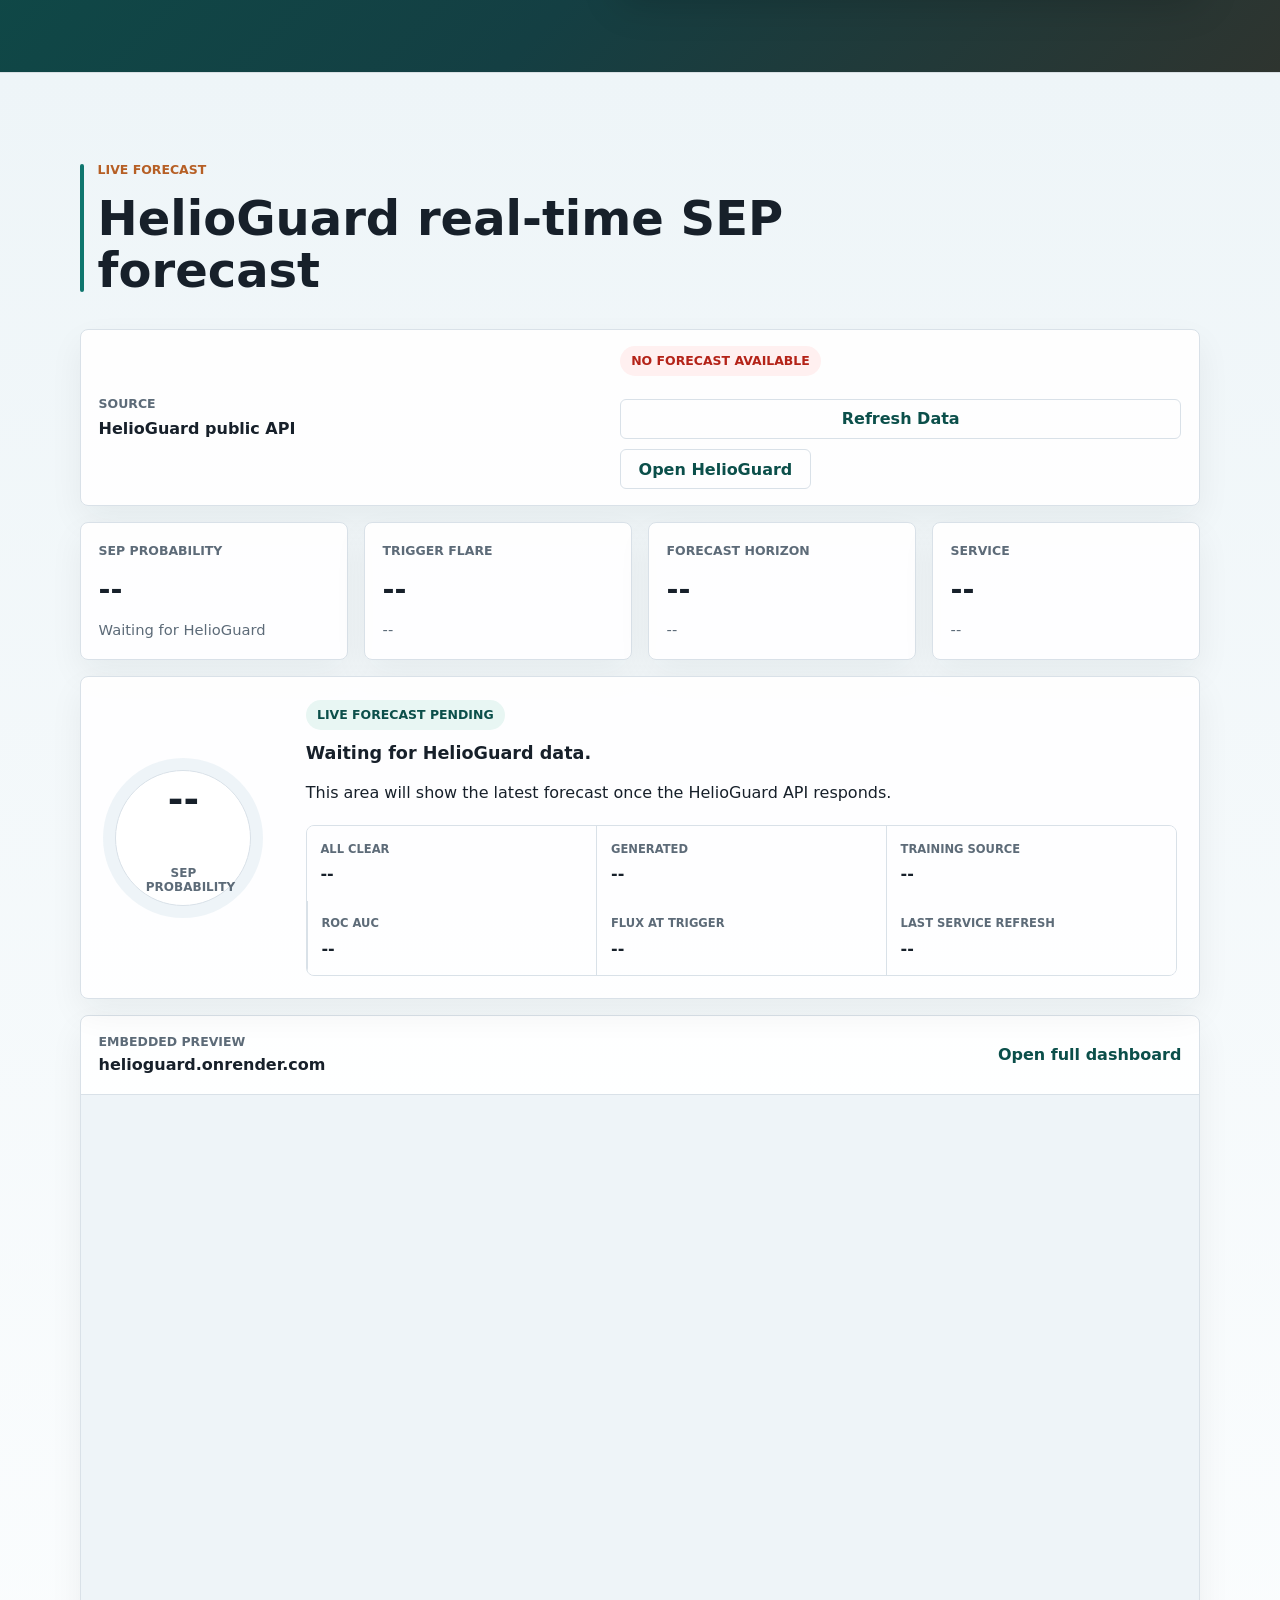
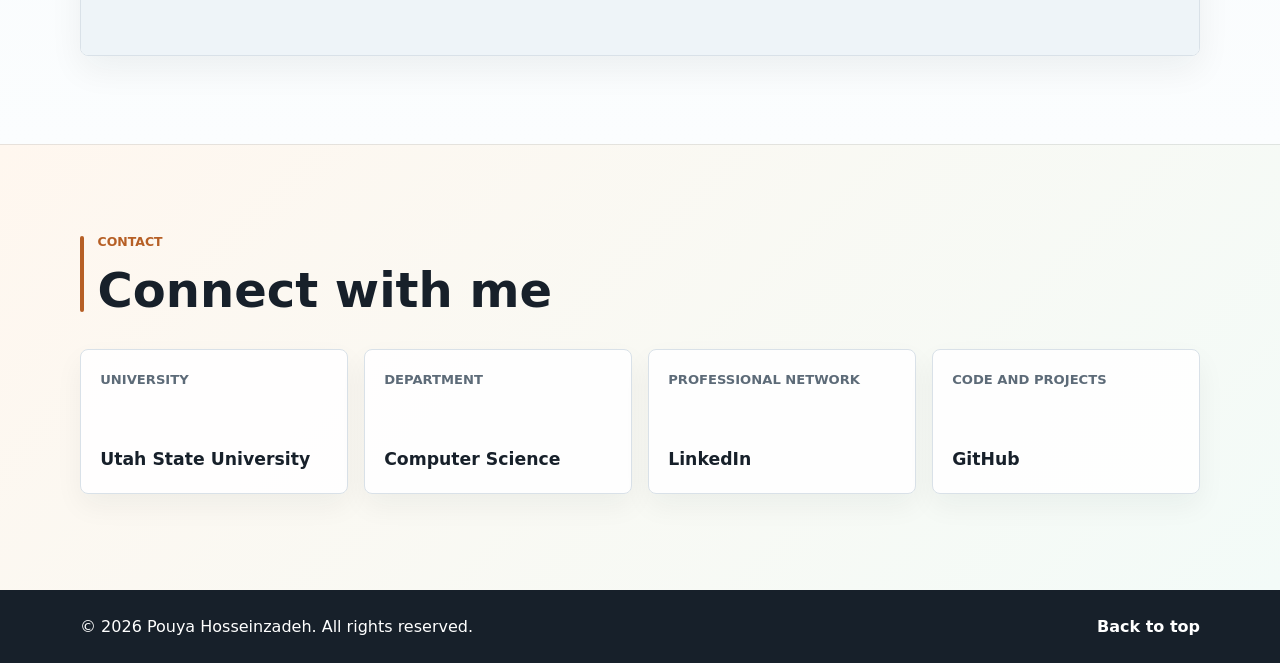
==== commit ad00191f: "Update" ====
--- a/index.html
+++ b/index.html
@@ -5,18 +5,18 @@
     <meta name="viewport" content="width=device-width, initial-scale=1" />
     <meta
       name="description"
-      content="Pouya Hosseinzadeh is a Computer Science Ph.D. student at Utah State University researching predictive models for space weather events."
+      content="Pouya Hosseinzadeh is a Computer Science PhD candidate at Utah State University working on time-series data mining, machine learning, XAI, space weather, and hydrology."
     />
     <meta name="author" content="Pouya Hosseinzadeh" />
     <meta property="og:title" content="Pouya Hosseinzadeh" />
     <meta
       property="og:description"
-      content="Computer Science Ph.D. student at Utah State University focused on predictive modeling for space weather."
+      content="Computer Science PhD candidate at Utah State University focused on machine learning, time-series data mining, XAI, space weather, and hydrology."
     />
     <meta property="og:type" content="website" />
     <meta property="og:url" content="https://pouyahosseinzadeh.github.io/" />
     <meta property="og:image" content="https://pouyahosseinzadeh.github.io/images/Me_Pro.jpeg" />
-    <title>Pouya Hosseinzadeh | Computer Science Ph.D. Student</title>
+    <title>Pouya Hosseinzadeh | Computer Science PhD Candidate</title>
     <script>
       document.documentElement.classList.add("js-enabled");
     </script>
@@ -52,12 +52,11 @@
     <main id="main">
       <section class="hero section-panel" aria-labelledby="hero-title" data-reveal>
         <div class="hero-copy">
-          <p class="eyebrow">Computer Science Ph.D. Student</p>
+          <p class="eyebrow">Computer Science PhD Candidate</p>
           <h1 id="hero-title">Pouya Hosseinzadeh</h1>
           <p class="hero-summary">
-            I study predictive models for space weather events, with an emphasis on practical
-            systems that support space exploration, defense, communications, and other critical
-            technology.
+            I work on machine learning and time-series data mining for scientific data, including
+            explainable models, data condensation, space weather, and hydrology applications.
           </p>
           <div class="hero-actions" aria-label="Primary links">
             <a class="button button-primary" href="NEW_CV_Pouya.pdf" target="_blank" rel="noopener">
@@ -74,15 +73,10 @@
             </a>
           </div>
           <div class="tag-row" aria-label="Research themes">
+            <span>Time-series data mining</span>
             <span>Machine learning</span>
-            <span>Space weather</span>
-            <span>Scientific data</span>
-          </div>
-          <div class="profile-tools">
-            <button class="button button-ghost" type="button" data-copy-profile>
-              Copy Profile Link
-            </button>
-            <span class="copy-status" aria-live="polite" data-copy-status></span>
+            <span>Explainable AI</span>
+            <span>Hydrology</span>
           </div>
           <dl class="profile-facts" aria-label="Profile details">
             <div>
@@ -108,32 +102,32 @@
 
       <section class="section research-section" id="research" aria-labelledby="research-title" data-reveal>
         <div class="section-heading">
-          <p class="eyebrow">Research Focus</p>
-          <h2 id="research-title">Predictive modeling for space weather resilience</h2>
+          <p class="eyebrow">Research Areas</p>
+          <h2 id="research-title">Machine learning for time-series and scientific data</h2>
         </div>
         <div class="feature-grid">
           <article class="feature-card interactive-card">
-            <p class="feature-kicker">Modeling</p>
-            <h3>Forecasting complex events</h3>
+            <p class="feature-kicker">Methods</p>
+            <h3>Time-series data mining</h3>
             <p>
-              Building data-driven models that help anticipate space weather conditions and their
-              downstream impact on technical systems.
+              Developing models for prediction, classification, augmentation, and data condensation
+              across scientific datasets.
             </p>
           </article>
           <article class="feature-card interactive-card">
-            <p class="feature-kicker">Application</p>
-            <h3>Protecting critical infrastructure</h3>
+            <p class="feature-kicker">Applications</p>
+            <h3>Scientific forecasting applications</h3>
             <p>
-              Connecting research outputs to operational needs in communications, defense, and
-              space exploration.
+              Applying machine learning to solar energetic particle forecasting, water bodies data,
+              and streamflow prediction.
             </p>
           </article>
           <article class="feature-card interactive-card">
-            <p class="feature-kicker">Collaboration</p>
-            <h3>Academic and applied work</h3>
+            <p class="feature-kicker">Interpretability</p>
+            <h3>Explainable and useful models</h3>
             <p>
-              Working across computer science and space-weather domains to make predictive tools
-              clearer, more useful, and easier to evaluate.
+              Building XAI and evaluation workflows that make model behavior easier to understand
+              and trust.
             </p>
           </article>
         </div>
@@ -183,10 +177,10 @@
               data-focus-panel="data"
             >
               <p class="feature-kicker">Signal to insight</p>
-              <h3>Working with scientific observations</h3>
-              <p>
-                The research starts with noisy, time-sensitive scientific data and turns it into
-                clearer signals that models can learn from.
+              <h3>Working with scientific time series</h3>
+              <p>
+                The work starts with noisy, multimodal observations and turns them into clearer
+                signals for learning and forecasting.
               </p>
             </article>
             <article
@@ -198,10 +192,10 @@
               data-focus-panel="models"
             >
               <p class="feature-kicker">Prediction</p>
-              <h3>Designing useful forecasting systems</h3>
-              <p>
-                The goal is not only higher accuracy, but models that can be evaluated, trusted,
-                and connected to decisions under uncertainty.
+              <h3>Designing robust learning methods</h3>
+              <p>
+                My research uses machine learning, deep learning, data augmentation, and
+                counterfactual explanations for time-series problems.
               </p>
             </article>
             <article
@@ -212,11 +206,11 @@
               hidden
               data-focus-panel="impact"
             >
-              <p class="feature-kicker">Resilience</p>
-              <h3>Supporting systems people depend on</h3>
-              <p>
-                Better forecasts can help teams plan for disruptions affecting satellites,
-                communications, navigation, and other critical services.
+              <p class="feature-kicker">Application</p>
+              <h3>Connecting CS methods to domain problems</h3>
+              <p>
+                Current applications include satellite data, hydrology, and forecasting problems
+                connected to solar activity.
               </p>
             </article>
           </div>
@@ -275,31 +269,30 @@
       <section class="section split-section about-section" id="about" aria-labelledby="about-title" data-reveal>
         <div class="section-heading">
           <p class="eyebrow">About</p>
-          <h2 id="about-title">Computer science research with real-world stakes</h2>
+          <h2 id="about-title">Computer science research across scientific data</h2>
         </div>
         <div class="body-copy">
           <p>
-            I am a Ph.D. student in Computer Science at Utah State University. My work focuses on
-            predictive models for space weather events and their role in protecting modern technical
-            infrastructure.
+            I am a PhD candidate in Computer Science at Utah State University. My work centers on
+            time-series data mining, machine learning, data condensation, and explainable AI.
           </p>
           <p>
-            I am especially interested in the intersection of machine learning, scientific data, and
-            applied systems where forecasts can support better decisions.
+            I apply these methods to scientific domains such as hydrology and space weather
+            forecasting.
           </p>
           <div class="accordion" aria-label="Additional background">
             <details>
               <summary>Methods and tools</summary>
               <p>
-                Machine learning, scientific computing, predictive modeling, and applied data
-                analysis.
+                Time-series forecasting, data mining, deep learning, data augmentation, data
+                condensation, and XAI.
               </p>
             </details>
             <details>
               <summary>Research domains</summary>
               <p>
-                Space weather, technical infrastructure, communications, defense, and space
-                exploration.
+                Scientific time series, hydrology, satellite data, multimodal data analysis, and
+                forecasting.
               </p>
             </details>
             <details>
--- a/css/styles.css
+++ b/css/styles.css
@@ -345,24 +345,12 @@
   padding: 0 0.9rem;
 }
 
-.profile-tools {
-  display: flex;
-  flex-wrap: wrap;
-  align-items: center;
-  gap: 0.8rem;
-  margin-bottom: 2.4rem;
-}
-
-.profile-tools .button-ghost {
-  width: auto;
-}
-
 .profile-facts {
   display: grid;
   grid-template-columns: repeat(3, minmax(0, 1fr));
   gap: 0;
   max-width: 720px;
-  margin: 0;
+  margin: 1.7rem 0 0;
   border: 1px solid var(--line);
   border-radius: 8px;
   background: rgba(255, 255, 255, 0.82);
@@ -422,15 +410,6 @@
   margin: 0 auto;
   object-fit: contain;
   border-radius: 6px;
-}
-
-.copy-status {
-  display: block;
-  min-height: 1.2rem;
-  margin-top: 0.55rem;
-  color: var(--teal-dark);
-  font-size: 0.85rem;
-  font-weight: 720;
 }
 
 .helioguard-dashboard {
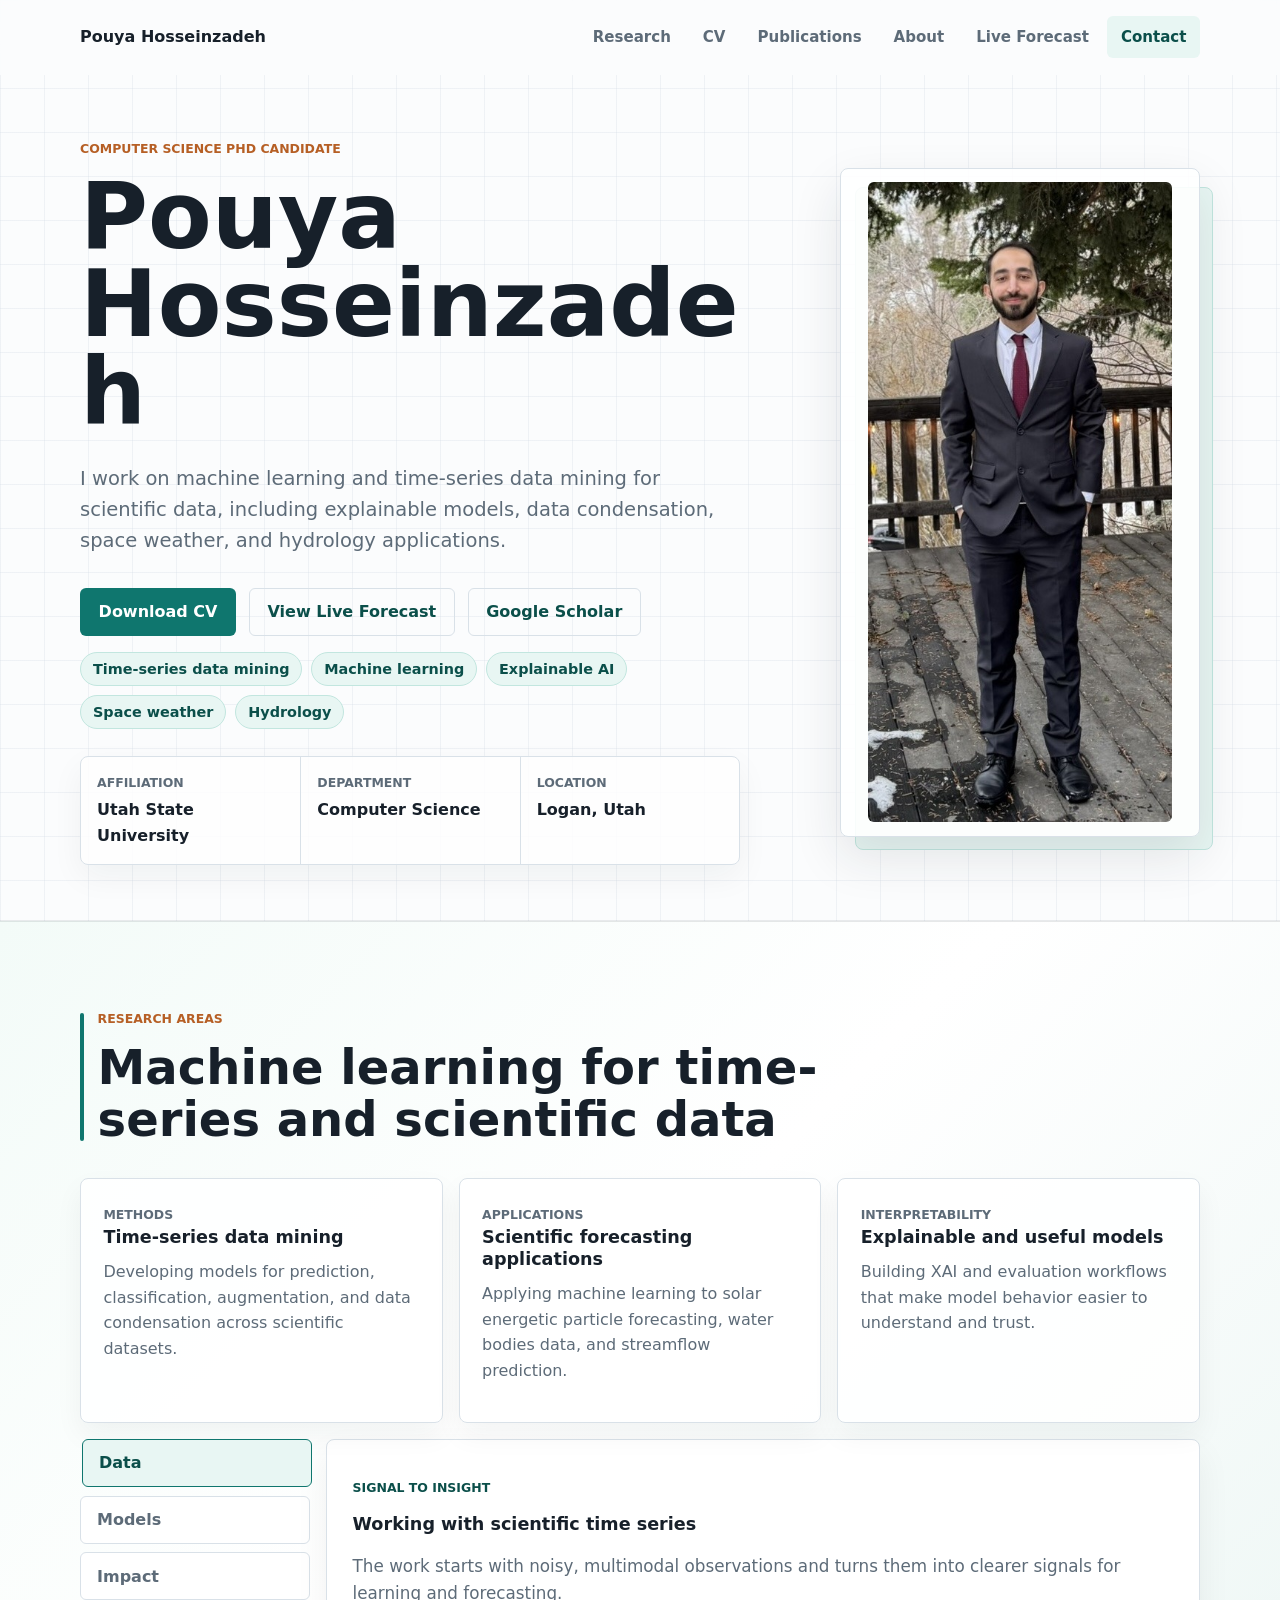
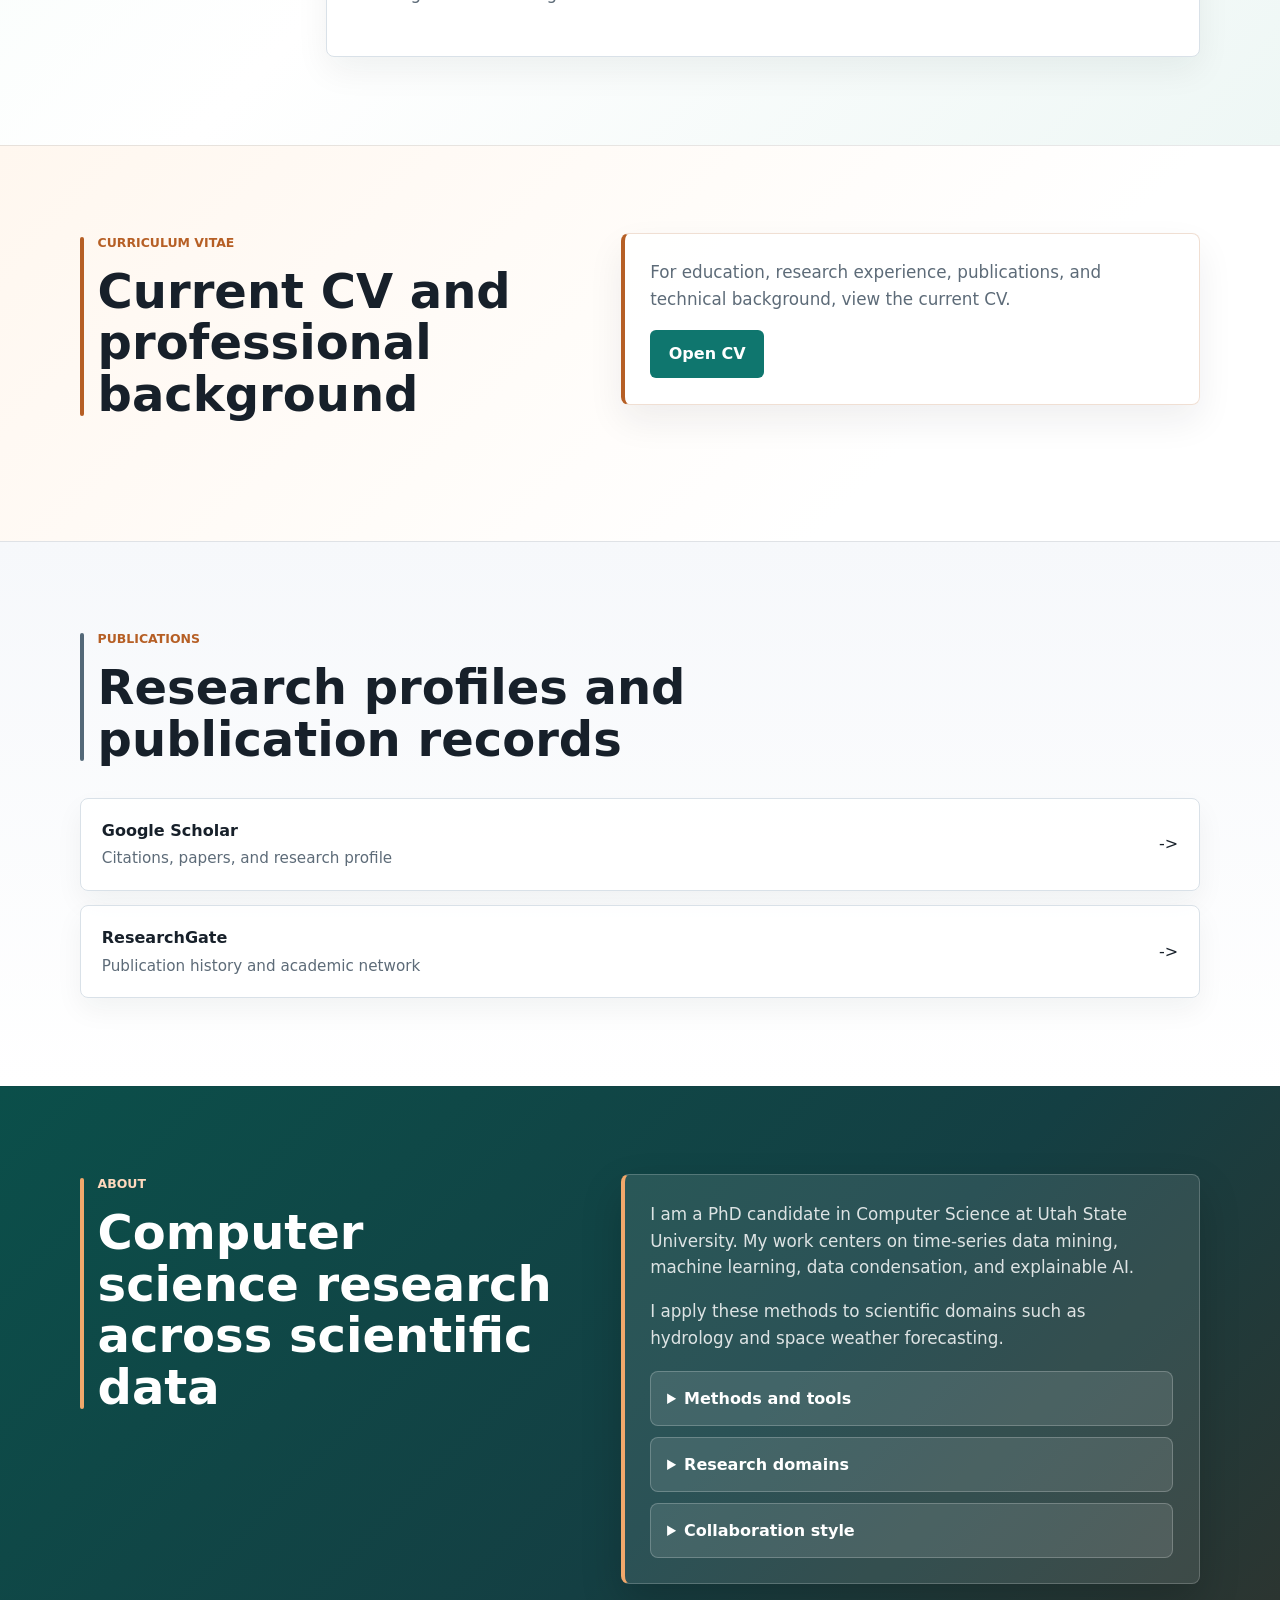
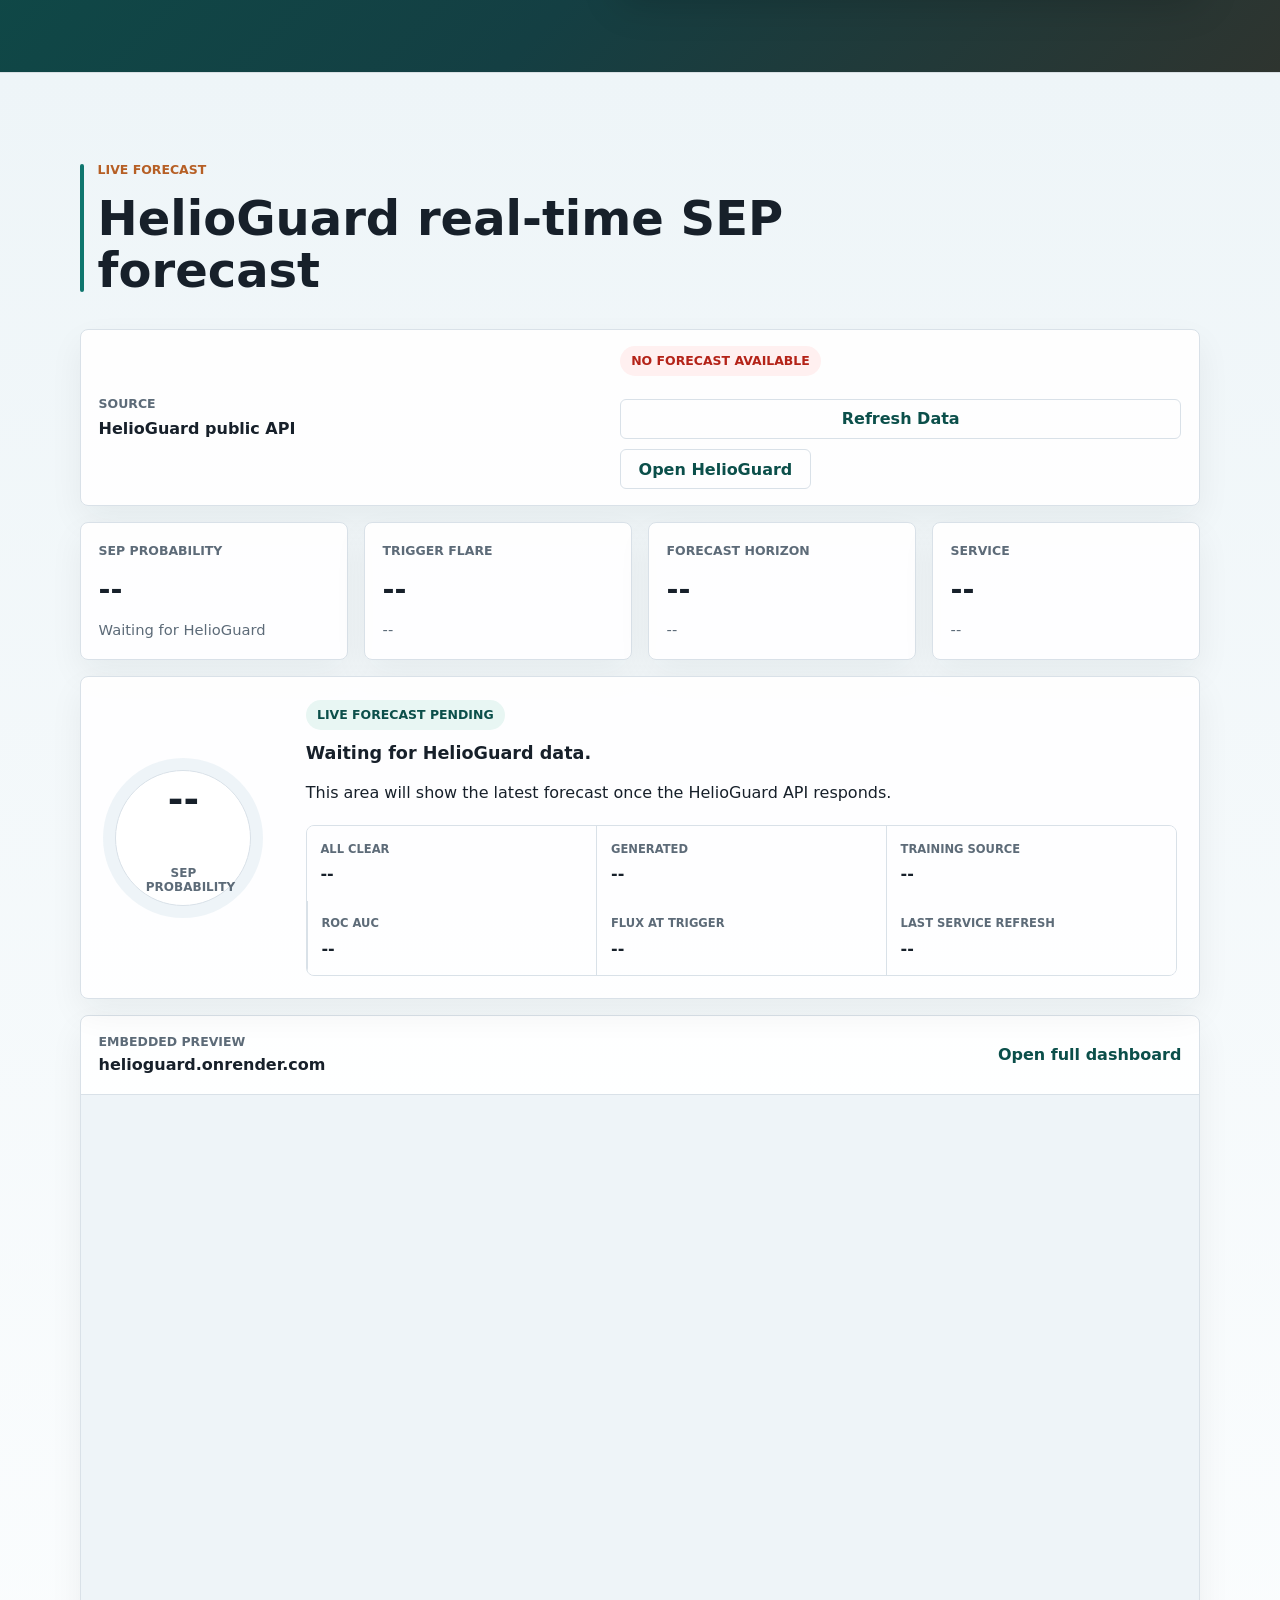
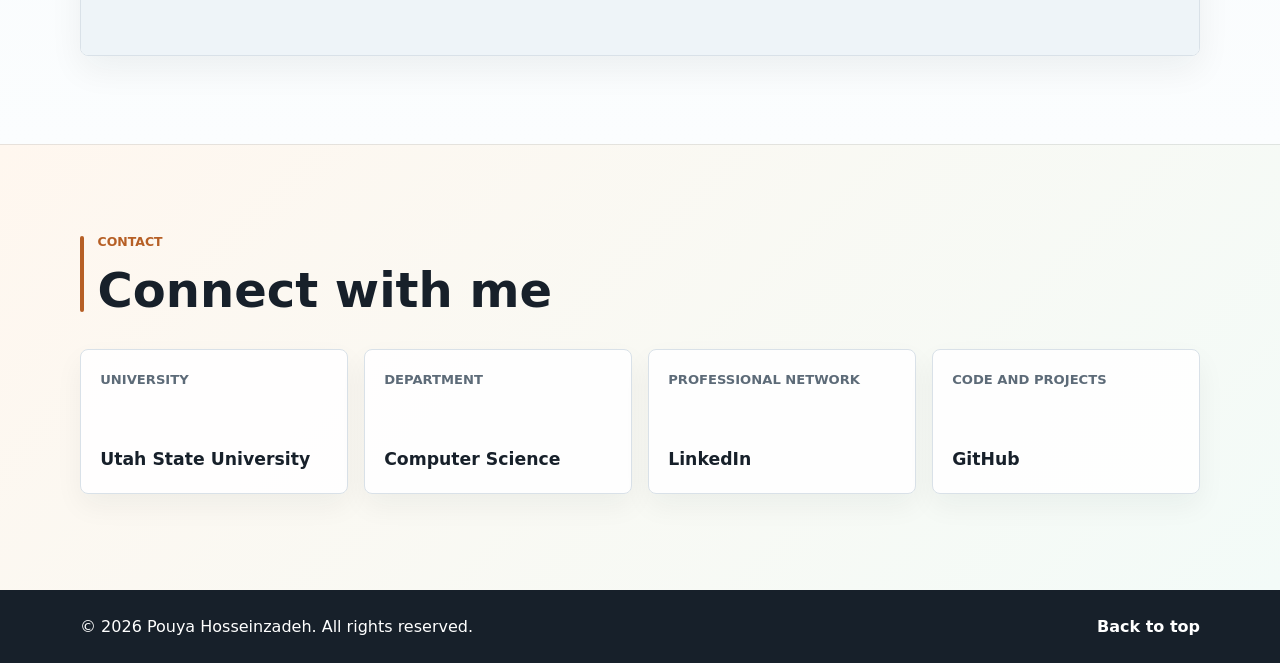
==== commit 51fa514e: "Update" ====
--- a/index.html
+++ b/index.html
@@ -76,6 +76,7 @@
             <span>Time-series data mining</span>
             <span>Machine learning</span>
             <span>Explainable AI</span>
+            <span>Space weather</span>
             <span>Hydrology</span>
           </div>
           <dl class="profile-facts" aria-label="Profile details">
